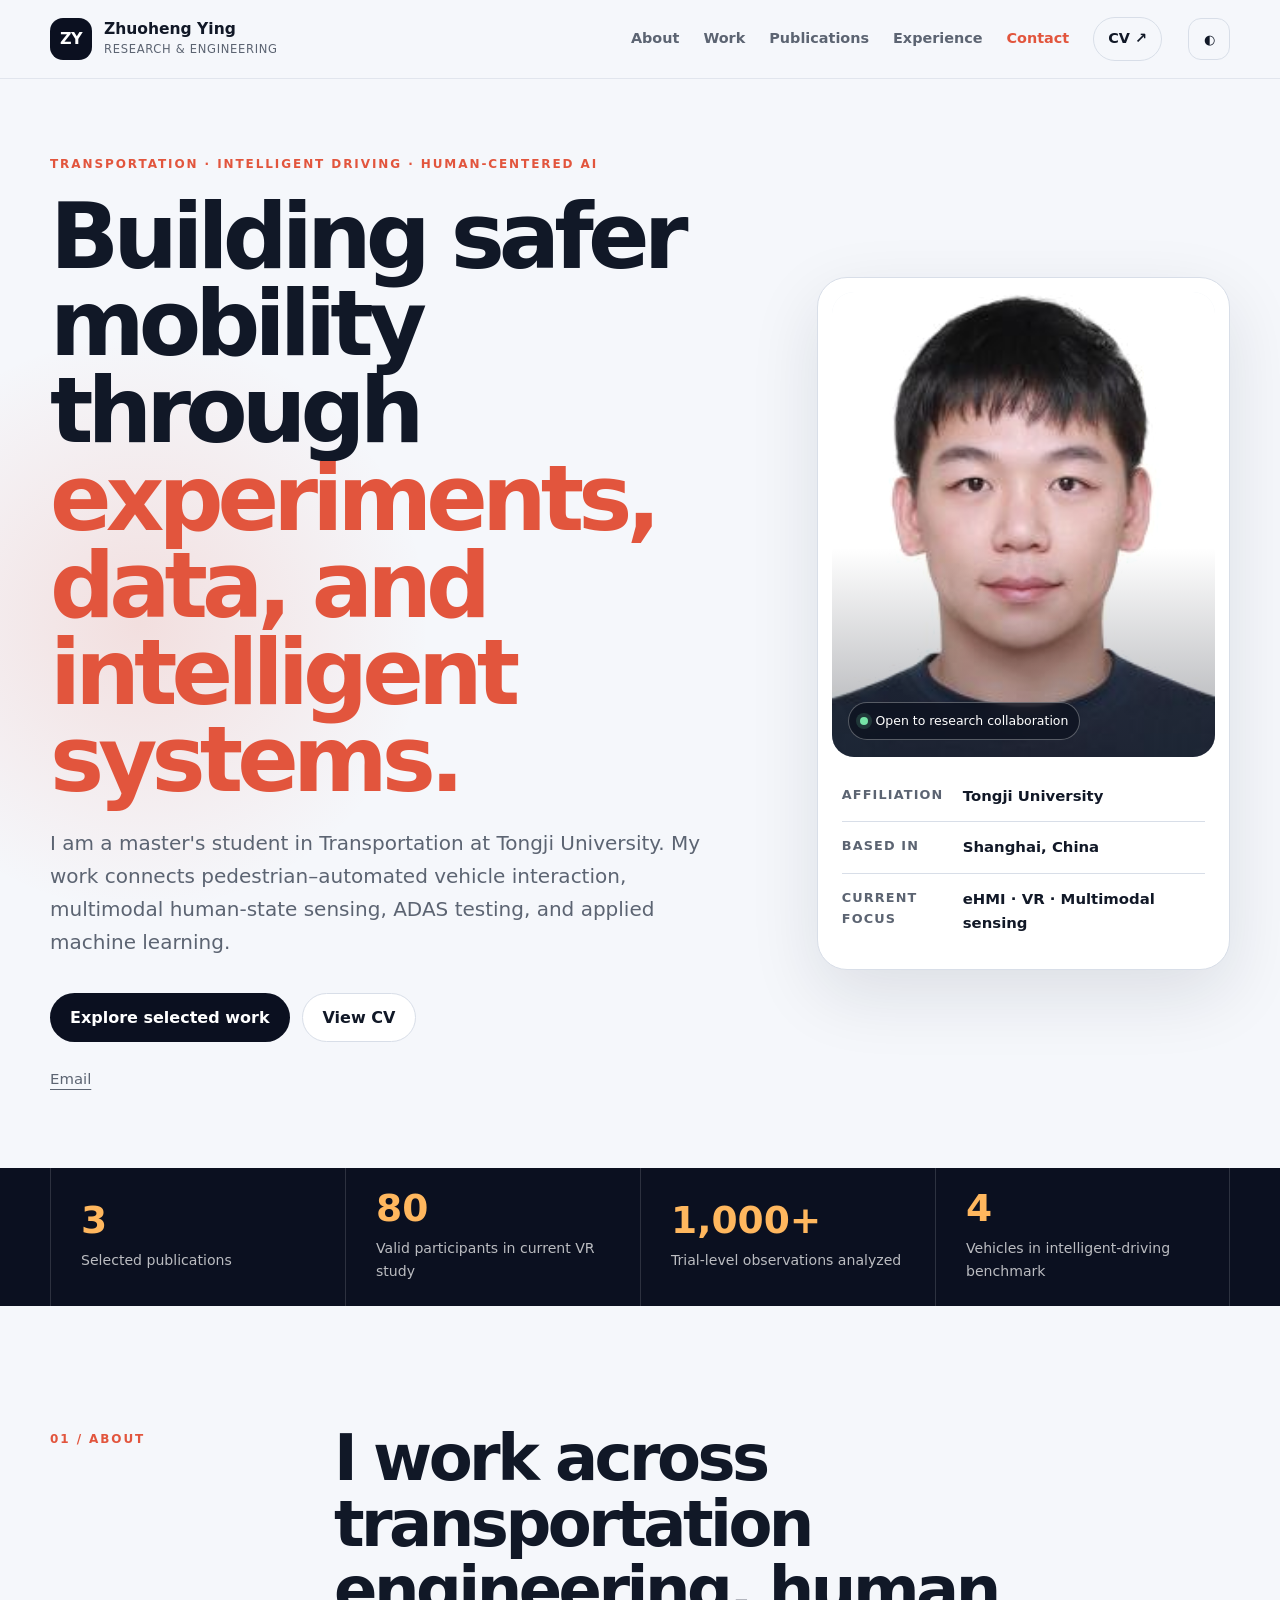
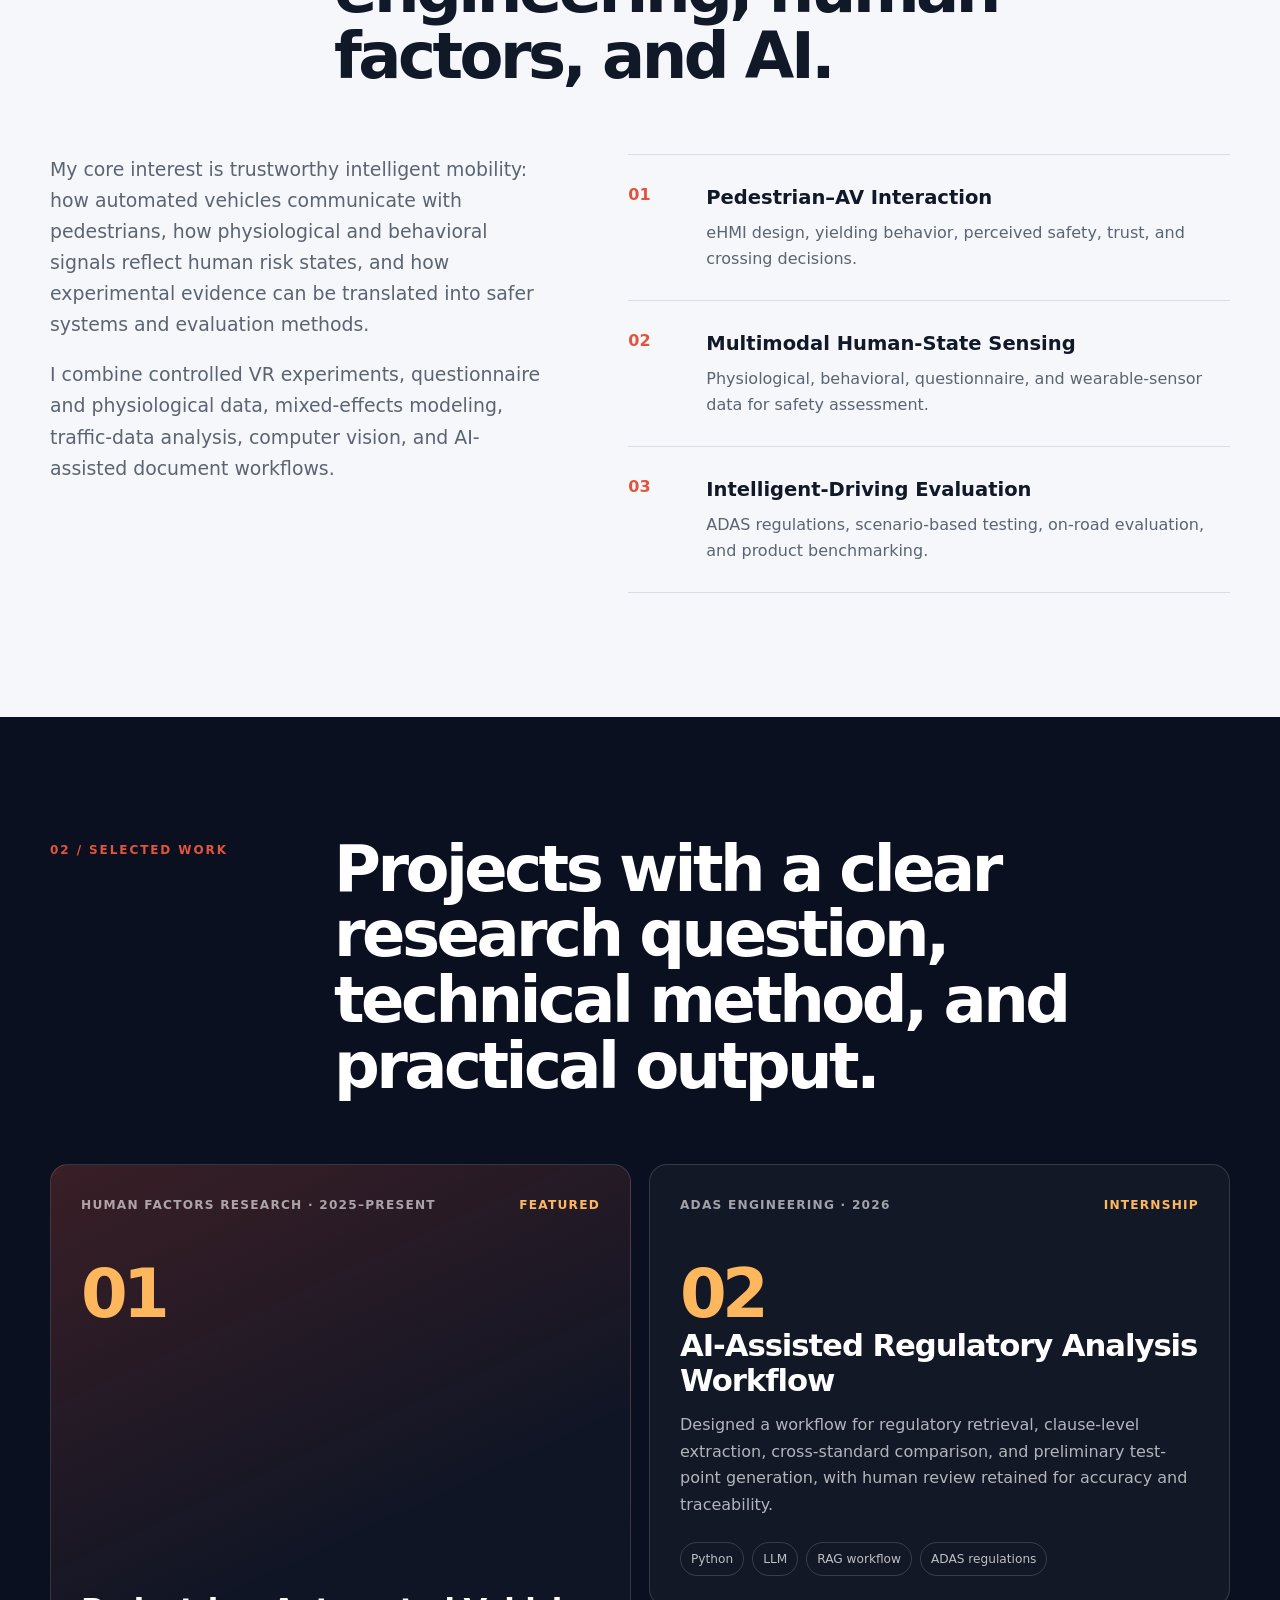
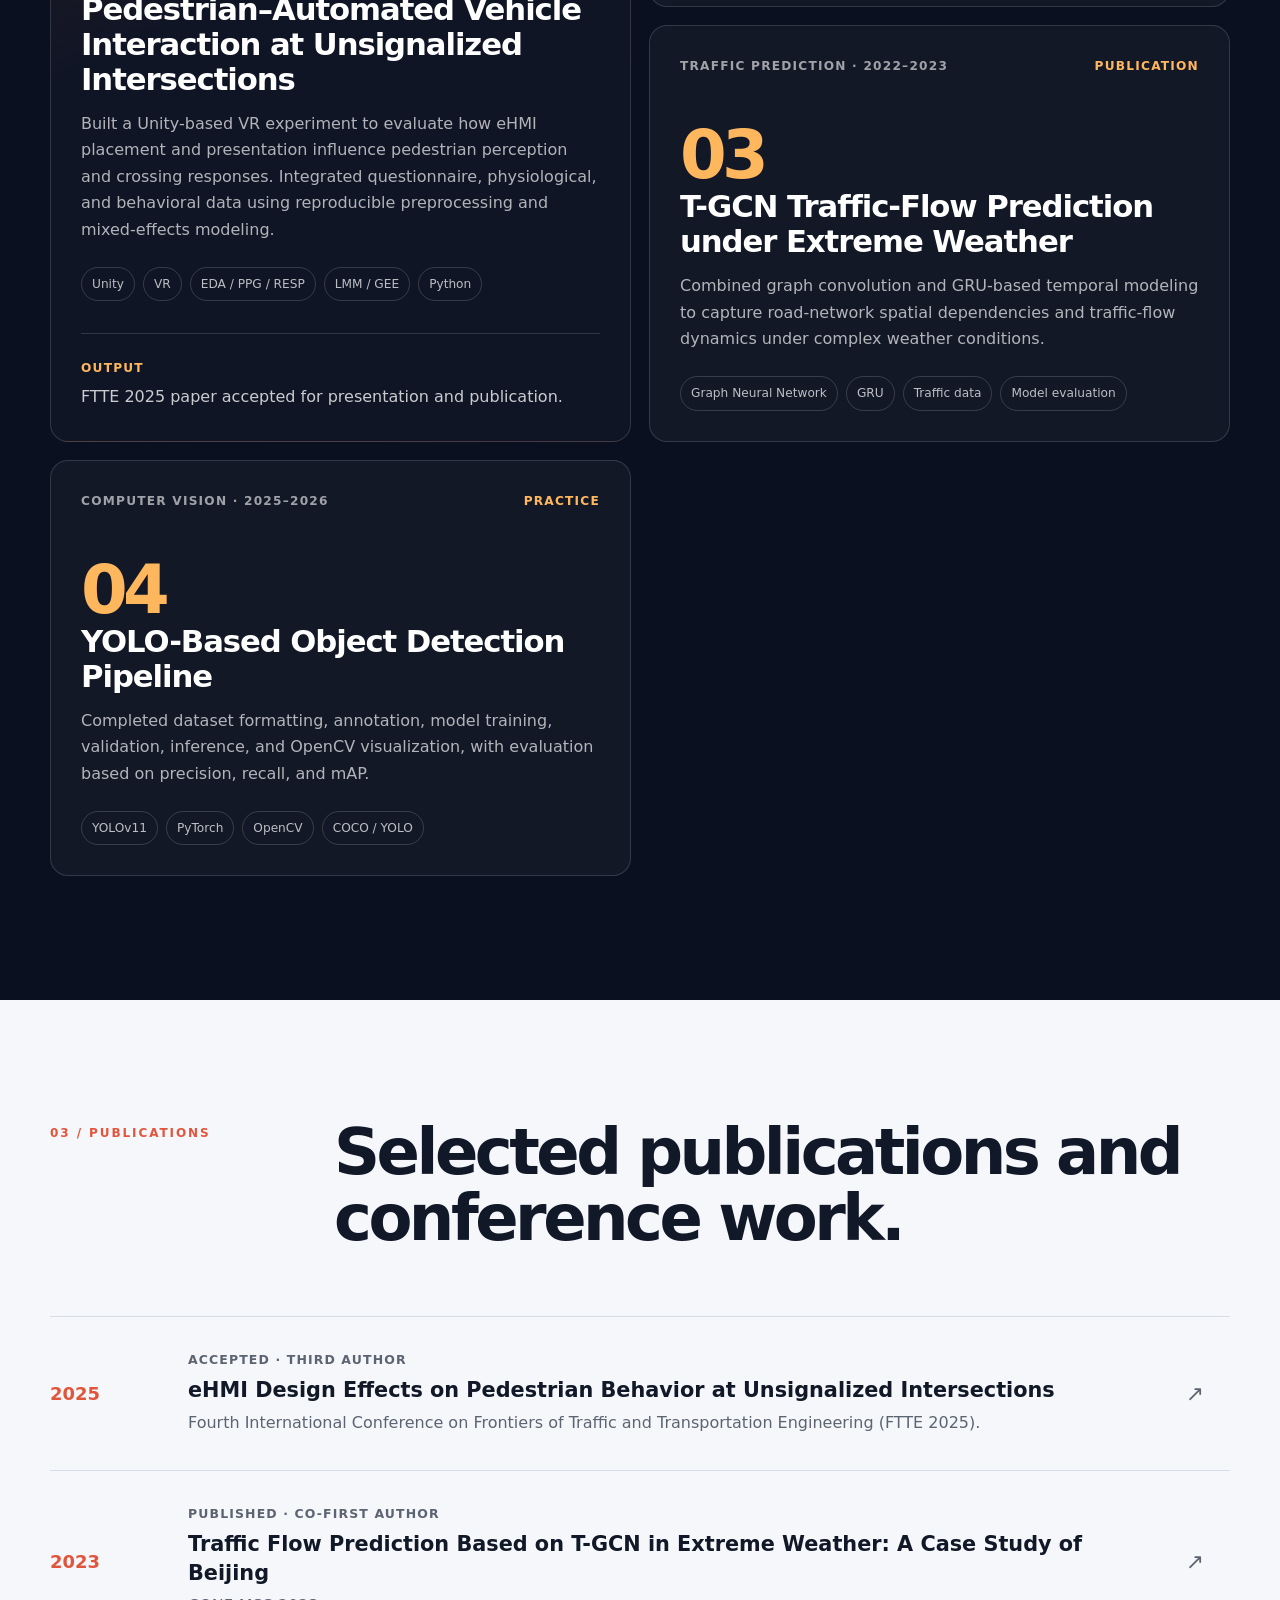
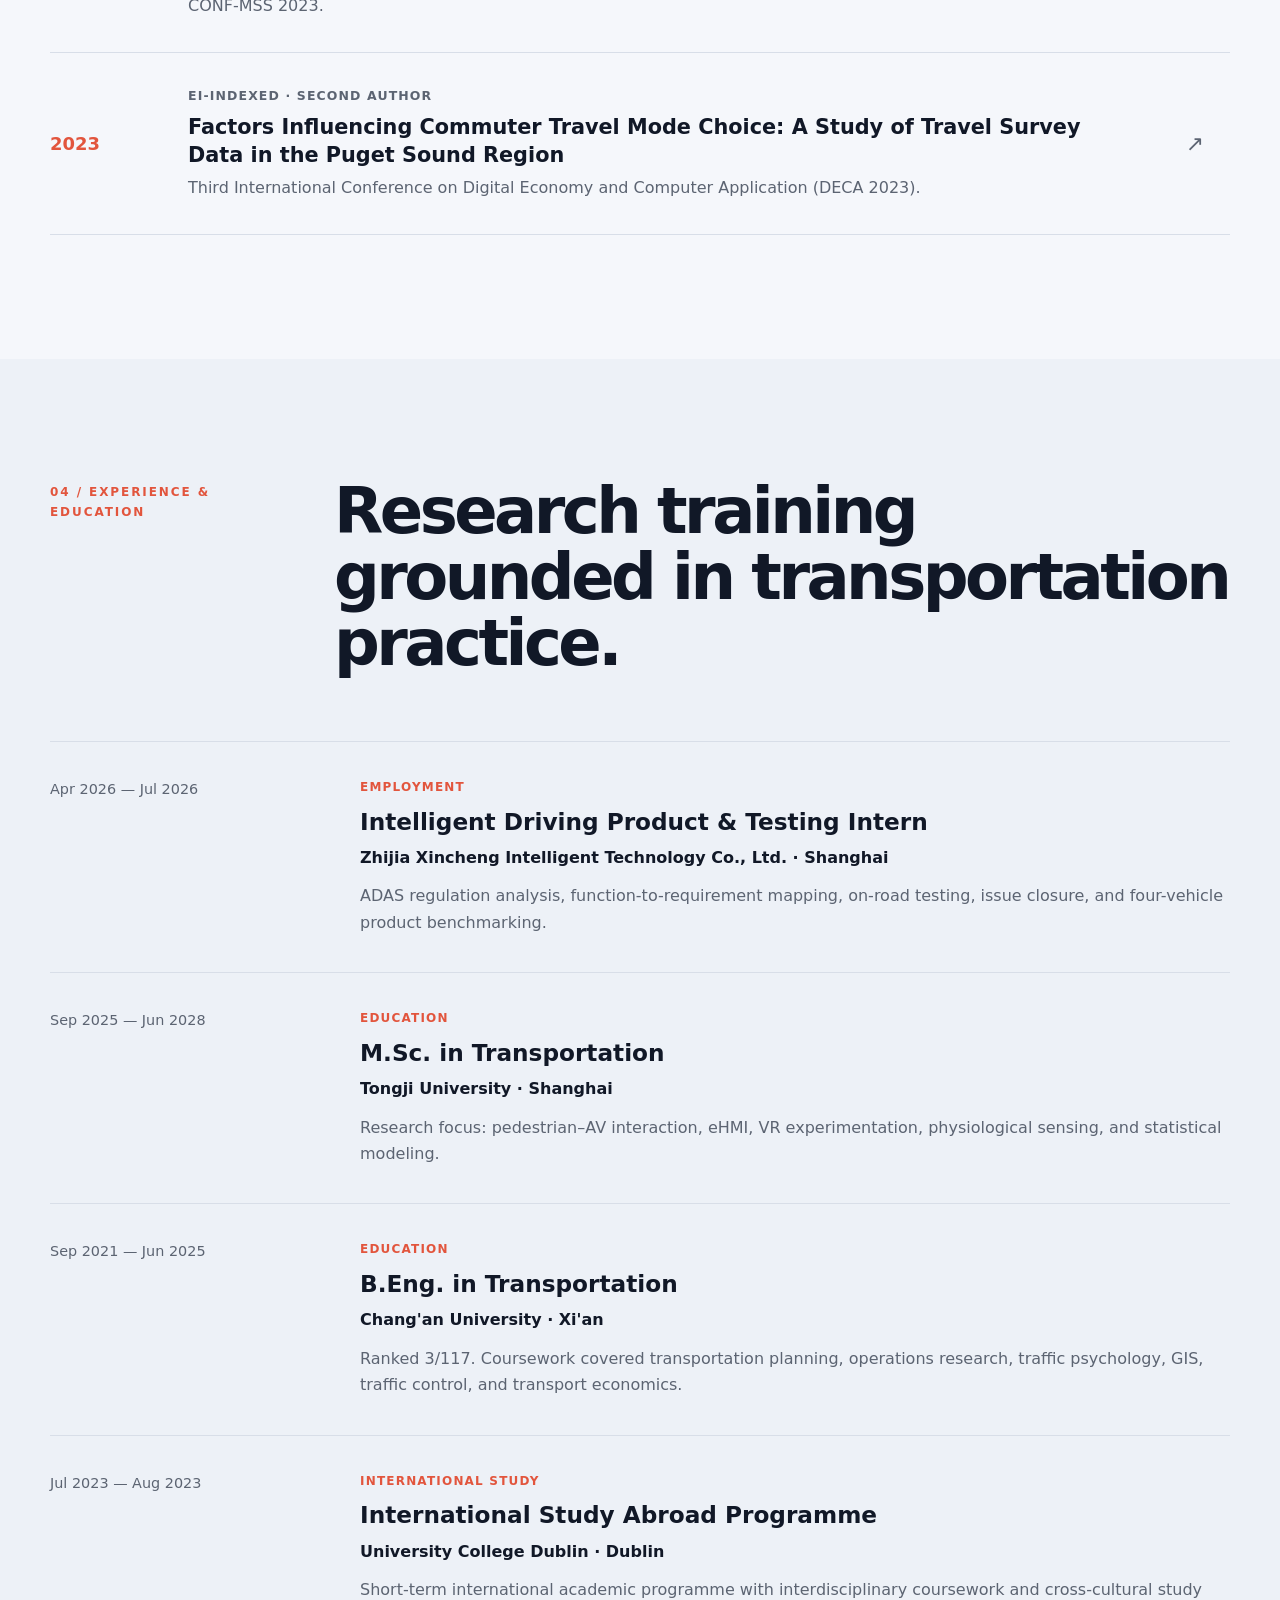
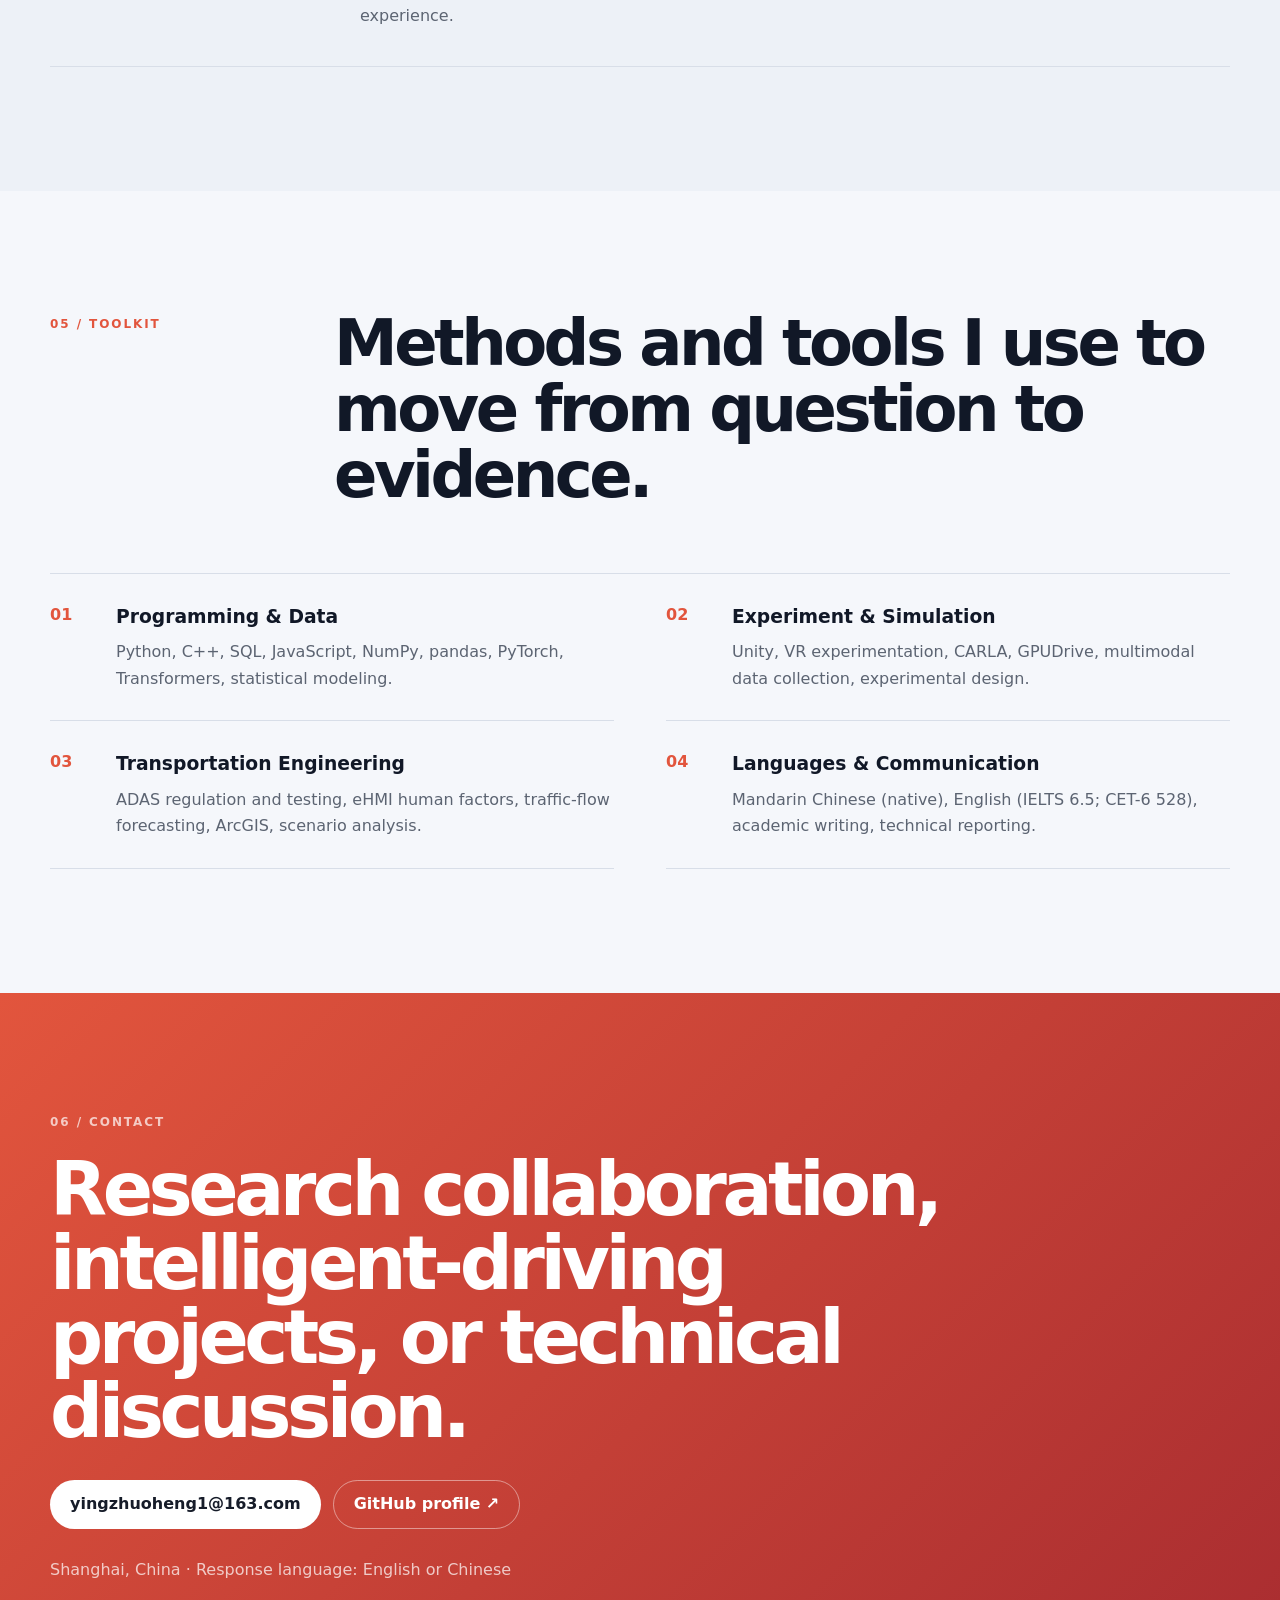
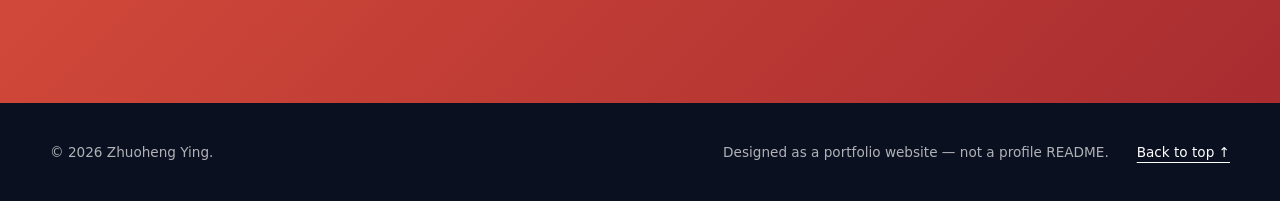
==== index.html @ 65b72ff3 "Add files via upload" ====
<!doctype html>
<html lang="en">
<head>
  <meta charset="utf-8" />
  <meta name="viewport" content="width=device-width, initial-scale=1" />
  <meta name="description" content="Zhuoheng Ying — transportation engineering, intelligent driving, human factors, multimodal sensing, and applied AI." />
  <meta name="author" content="Zhuoheng Ying" />
  <meta name="theme-color" content="#0b1020" />
  <meta property="og:title" content="Zhuoheng Ying | Research & Engineering" />
  <meta property="og:description" content="Research and engineering portfolio in intelligent driving, transportation human factors, and multimodal sensing." />
  <meta property="og:type" content="website" />
  <meta property="og:image" content="assets/profile.jpg" />
  <title>Zhuoheng Ying | Research & Engineering</title>
  <link rel="icon" href="assets/favicon.svg" type="image/svg+xml" />
  <link rel="stylesheet" href="styles.css" />
  <script defer src="site-config.js"></script>
  <script defer src="app.js"></script>
</head>
<body>
  <a class="skip-link" href="#main">Skip to main content</a>

  <header class="site-header" id="top">
    <nav class="nav shell" aria-label="Primary navigation">
      <a class="identity" href="#top" aria-label="Zhuoheng Ying home">
        <span class="identity-mark">ZY</span>
        <span class="identity-text">
          <strong>Zhuoheng Ying</strong>
          <small>Research &amp; Engineering</small>
        </span>
      </a>

      <button class="nav-toggle" type="button" aria-expanded="false" aria-controls="nav-menu">
        <span class="sr-only">Toggle navigation</span>
        <span></span><span></span><span></span>
      </button>

      <div class="nav-menu" id="nav-menu">
        <a href="#about">About</a>
        <a href="#work">Work</a>
        <a href="#publications">Publications</a>
        <a href="#experience">Experience</a>
        <a href="#contact">Contact</a>
        <a class="nav-cv" href="assets/Zhuoheng_Ying_CV.pdf" target="_blank" rel="noopener">CV ↗</a>
      </div>

      <button class="theme-toggle" type="button" aria-label="Switch color theme" title="Switch color theme">
        <span aria-hidden="true">◐</span>
      </button>
    </nav>
  </header>

  <main id="main">
    <section class="hero shell">
      <div class="hero-copy reveal">
        <p class="overline">TRANSPORTATION · INTELLIGENT DRIVING · HUMAN-CENTERED AI</p>
        <h1>Building safer mobility through <em>experiments, data, and intelligent systems.</em></h1>
        <p class="hero-lead">
          I am a master's student in Transportation at Tongji University. My work connects
          pedestrian–automated vehicle interaction, multimodal human-state sensing, ADAS testing,
          and applied machine learning.
        </p>
        <div class="hero-actions">
          <a class="button button-primary" href="#work">Explore selected work</a>
          <a class="button button-secondary" href="assets/Zhuoheng_Ying_CV.pdf" target="_blank" rel="noopener">View CV</a>
        </div>
        <div class="hero-links" aria-label="Contact and external profiles">
          <a href="mailto:yingzhuoheng1@163.com">Email</a>
          <a data-link="github" href="#" target="_blank" rel="noopener">GitHub</a>
          <a data-link="scholar" href="#" target="_blank" rel="noopener" hidden>Google Scholar</a>
          <a data-link="linkedin" href="#" target="_blank" rel="noopener" hidden>LinkedIn</a>
        </div>
      </div>

      <aside class="profile-panel reveal" aria-label="Profile overview">
        <div class="portrait-wrap">
          <img src="assets/profile.jpg" alt="Portrait of Zhuoheng Ying" width="432" height="606" />
          <div class="availability"><span></span> Open to research collaboration</div>
        </div>
        <div class="profile-meta">
          <div>
            <span>Affiliation</span>
            <strong>Tongji University</strong>
          </div>
          <div>
            <span>Based in</span>
            <strong>Shanghai, China</strong>
          </div>
          <div>
            <span>Current focus</span>
            <strong>eHMI · VR · Multimodal sensing</strong>
          </div>
        </div>
      </aside>
    </section>

    <section class="signal-strip" aria-label="Highlights">
      <div class="shell signal-grid">
        <div><strong>3</strong><span>Selected publications</span></div>
        <div><strong>80</strong><span>Valid participants in current VR study</span></div>
        <div><strong>1,000+</strong><span>Trial-level observations analyzed</span></div>
        <div><strong>4</strong><span>Vehicles in intelligent-driving benchmark</span></div>
      </div>
    </section>

    <section class="section shell" id="about">
      <div class="section-intro reveal">
        <p class="section-index">01 / ABOUT</p>
        <h2>I work across transportation engineering, human factors, and AI.</h2>
      </div>
      <div class="about-grid">
        <div class="about-copy reveal">
          <p>
            My core interest is trustworthy intelligent mobility: how automated vehicles communicate
            with pedestrians, how physiological and behavioral signals reflect human risk states, and
            how experimental evidence can be translated into safer systems and evaluation methods.
          </p>
          <p>
            I combine controlled VR experiments, questionnaire and physiological data, mixed-effects
            modeling, traffic-data analysis, computer vision, and AI-assisted document workflows.
          </p>
        </div>
        <div class="focus-list reveal">
          <article>
            <span>01</span>
            <div><h3>Pedestrian–AV Interaction</h3><p>eHMI design, yielding behavior, perceived safety, trust, and crossing decisions.</p></div>
          </article>
          <article>
            <span>02</span>
            <div><h3>Multimodal Human-State Sensing</h3><p>Physiological, behavioral, questionnaire, and wearable-sensor data for safety assessment.</p></div>
          </article>
          <article>
            <span>03</span>
            <div><h3>Intelligent-Driving Evaluation</h3><p>ADAS regulations, scenario-based testing, on-road evaluation, and product benchmarking.</p></div>
          </article>
        </div>
      </div>
    </section>

    <section class="section section-dark" id="work">
      <div class="shell">
        <div class="section-intro inverse reveal">
          <p class="section-index">02 / SELECTED WORK</p>
          <h2>Projects with a clear research question, technical method, and practical output.</h2>
        </div>

        <div class="work-grid">
          <article class="work-card work-card-featured reveal">
            <div class="work-head">
              <p>Human Factors Research · 2025–Present</p>
              <span>Featured</span>
            </div>
            <div class="work-number">01</div>
            <h3>Pedestrian–Automated Vehicle Interaction at Unsignalized Intersections</h3>
            <p>
              Built a Unity-based VR experiment to evaluate how eHMI placement and presentation influence
              pedestrian perception and crossing responses. Integrated questionnaire, physiological, and
              behavioral data using reproducible preprocessing and mixed-effects modeling.
            </p>
            <ul class="tag-list"><li>Unity</li><li>VR</li><li>EDA / PPG / RESP</li><li>LMM / GEE</li><li>Python</li></ul>
            <div class="work-result">
              <strong>Output</strong>
              <span>FTTE 2025 paper accepted for presentation and publication.</span>
            </div>
          </article>

          <article class="work-card reveal">
            <div class="work-head"><p>ADAS Engineering · 2026</p><span>Internship</span></div>
            <div class="work-number">02</div>
            <h3>AI-Assisted Regulatory Analysis Workflow</h3>
            <p>
              Designed a workflow for regulatory retrieval, clause-level extraction, cross-standard comparison,
              and preliminary test-point generation, with human review retained for accuracy and traceability.
            </p>
            <ul class="tag-list"><li>Python</li><li>LLM</li><li>RAG workflow</li><li>ADAS regulations</li></ul>
          </article>

          <article class="work-card reveal">
            <div class="work-head"><p>Traffic Prediction · 2022–2023</p><span>Publication</span></div>
            <div class="work-number">03</div>
            <h3>T-GCN Traffic-Flow Prediction under Extreme Weather</h3>
            <p>
              Combined graph convolution and GRU-based temporal modeling to capture road-network spatial
              dependencies and traffic-flow dynamics under complex weather conditions.
            </p>
            <ul class="tag-list"><li>Graph Neural Network</li><li>GRU</li><li>Traffic data</li><li>Model evaluation</li></ul>
          </article>

          <article class="work-card reveal">
            <div class="work-head"><p>Computer Vision · 2025–2026</p><span>Practice</span></div>
            <div class="work-number">04</div>
            <h3>YOLO-Based Object Detection Pipeline</h3>
            <p>
              Completed dataset formatting, annotation, model training, validation, inference, and OpenCV
              visualization, with evaluation based on precision, recall, and mAP.
            </p>
            <ul class="tag-list"><li>YOLOv11</li><li>PyTorch</li><li>OpenCV</li><li>COCO / YOLO</li></ul>
          </article>
        </div>
      </div>
    </section>

    <section class="section shell" id="publications">
      <div class="section-intro reveal">
        <p class="section-index">03 / PUBLICATIONS</p>
        <h2>Selected publications and conference work.</h2>
      </div>
      <ol class="publication-list">
        <li class="reveal">
          <span class="publication-year">2025</span>
          <div>
            <p class="publication-status">Accepted · Third author</p>
            <h3>eHMI Design Effects on Pedestrian Behavior at Unsignalized Intersections</h3>
            <p>Fourth International Conference on Frontiers of Traffic and Transportation Engineering (FTTE 2025).</p>
          </div>
          <span class="publication-arrow">↗</span>
        </li>
        <li class="reveal">
          <span class="publication-year">2023</span>
          <div>
            <p class="publication-status">Published · Co-first author</p>
            <h3>Traffic Flow Prediction Based on T-GCN in Extreme Weather: A Case Study of Beijing</h3>
            <p>CONF-MSS 2023.</p>
          </div>
          <span class="publication-arrow">↗</span>
        </li>
        <li class="reveal">
          <span class="publication-year">2023</span>
          <div>
            <p class="publication-status">EI-indexed · Second author</p>
            <h3>Factors Influencing Commuter Travel Mode Choice: A Study of Travel Survey Data in the Puget Sound Region</h3>
            <p>Third International Conference on Digital Economy and Computer Application (DECA 2023).</p>
          </div>
          <span class="publication-arrow">↗</span>
        </li>
      </ol>
    </section>

    <section class="section section-soft" id="experience">
      <div class="shell">
        <div class="section-intro reveal">
          <p class="section-index">04 / EXPERIENCE & EDUCATION</p>
          <h2>Research training grounded in transportation practice.</h2>
        </div>
        <div class="timeline">
          <article class="timeline-row reveal">
            <div class="timeline-date">Apr 2026 — Jul 2026</div>
            <div>
              <p class="timeline-label">Employment</p>
              <h3>Intelligent Driving Product &amp; Testing Intern</h3>
              <p class="timeline-org">Zhijia Xincheng Intelligent Technology Co., Ltd. · Shanghai</p>
              <p>ADAS regulation analysis, function-to-requirement mapping, on-road testing, issue closure, and four-vehicle product benchmarking.</p>
            </div>
          </article>
          <article class="timeline-row reveal">
            <div class="timeline-date">Sep 2025 — Jun 2028</div>
            <div>
              <p class="timeline-label">Education</p>
              <h3>M.Sc. in Transportation</h3>
              <p class="timeline-org">Tongji University · Shanghai</p>
              <p>Research focus: pedestrian–AV interaction, eHMI, VR experimentation, physiological sensing, and statistical modeling.</p>
            </div>
          </article>
          <article class="timeline-row reveal">
            <div class="timeline-date">Sep 2021 — Jun 2025</div>
            <div>
              <p class="timeline-label">Education</p>
              <h3>B.Eng. in Transportation</h3>
              <p class="timeline-org">Chang'an University · Xi'an</p>
              <p>Ranked 3/117. Coursework covered transportation planning, operations research, traffic psychology, GIS, traffic control, and transport economics.</p>
            </div>
          </article>
          <article class="timeline-row reveal">
            <div class="timeline-date">Jul 2023 — Aug 2023</div>
            <div>
              <p class="timeline-label">International Study</p>
              <h3>International Study Abroad Programme</h3>
              <p class="timeline-org">University College Dublin · Dublin</p>
              <p>Short-term international academic programme with interdisciplinary coursework and cross-cultural study experience.</p>
            </div>
          </article>
        </div>
      </div>
    </section>

    <section class="section shell" id="skills">
      <div class="section-intro reveal">
        <p class="section-index">05 / TOOLKIT</p>
        <h2>Methods and tools I use to move from question to evidence.</h2>
      </div>
      <div class="skills-layout">
        <div class="skill-group reveal"><span>01</span><div><h3>Programming &amp; Data</h3><p>Python, C++, SQL, JavaScript, NumPy, pandas, PyTorch, Transformers, statistical modeling.</p></div></div>
        <div class="skill-group reveal"><span>02</span><div><h3>Experiment &amp; Simulation</h3><p>Unity, VR experimentation, CARLA, GPUDrive, multimodal data collection, experimental design.</p></div></div>
        <div class="skill-group reveal"><span>03</span><div><h3>Transportation Engineering</h3><p>ADAS regulation and testing, eHMI human factors, traffic-flow forecasting, ArcGIS, scenario analysis.</p></div></div>
        <div class="skill-group reveal"><span>04</span><div><h3>Languages &amp; Communication</h3><p>Mandarin Chinese (native), English (IELTS 6.5; CET-6 528), academic writing, technical reporting.</p></div></div>
      </div>
    </section>

    <section class="contact" id="contact">
      <div class="shell contact-inner reveal">
        <p class="section-index">06 / CONTACT</p>
        <h2>Research collaboration, intelligent-driving projects, or technical discussion.</h2>
        <div class="contact-actions">
          <a class="button button-light" href="mailto:yingzhuoheng1@163.com">yingzhuoheng1@163.com</a>
          <a class="button button-outline-light" data-link="github" href="#" target="_blank" rel="noopener">GitHub profile ↗</a>
        </div>
        <p class="contact-note">Shanghai, China · Response language: English or Chinese</p>
      </div>
    </section>
  </main>

  <footer class="site-footer">
    <div class="shell footer-inner">
      <p>© <span id="year"></span> Zhuoheng Ying.</p>
      <p>Designed as a portfolio website — not a profile README.</p>
      <a href="#top">Back to top ↑</a>
    </div>
  </footer>
</body>
</html>
---- styles.css ----
:root {
  --bg: #f5f7fb;
  --surface: #ffffff;
  --soft: #edf1f7;
  --ink: #111827;
  --muted: #5c6472;
  --line: #d8dee8;
  --navy: #0b1020;
  --accent: #e2553d;
  --accent-2: #ffb75e;
  --radius-lg: 30px;
  --radius-md: 18px;
  --shadow: 0 24px 70px rgba(15, 23, 42, .11);
  --shell: 1180px;
}

[data-theme="dark"] {
  --bg: #0c111c;
  --surface: #121927;
  --soft: #171f2f;
  --ink: #f6f8fb;
  --muted: #a8b1c0;
  --line: #2b3547;
  --navy: #060912;
  --accent: #ff735c;
  --accent-2: #ffc06c;
  --shadow: 0 24px 70px rgba(0, 0, 0, .35);
}

* { box-sizing: border-box; }
html { scroll-behavior: smooth; }
body {
  margin: 0;
  background: var(--bg);
  color: var(--ink);
  font-family: Inter, ui-sans-serif, system-ui, -apple-system, BlinkMacSystemFont, "Segoe UI", sans-serif;
  line-height: 1.65;
  text-rendering: optimizeLegibility;
  transition: background-color .25s ease, color .25s ease;
}
a { color: inherit; }
img { display: block; max-width: 100%; }
button, a { -webkit-tap-highlight-color: transparent; }
::selection { background: color-mix(in srgb, var(--accent) 25%, transparent); }

.shell { width: min(calc(100% - 44px), var(--shell)); margin-inline: auto; }
.section { padding: 124px 0; }
.section-soft { background: var(--soft); }
.sr-only { position: absolute; width: 1px; height: 1px; padding: 0; margin: -1px; overflow: hidden; clip: rect(0, 0, 0, 0); white-space: nowrap; border: 0; }
.skip-link { position: fixed; top: -80px; left: 18px; z-index: 999; padding: 10px 14px; border-radius: 10px; background: var(--ink); color: var(--bg); }
.skip-link:focus { top: 18px; }

.site-header {
  position: sticky;
  top: 0;
  z-index: 100;
  border-bottom: 1px solid color-mix(in srgb, var(--line) 72%, transparent);
  background: color-mix(in srgb, var(--bg) 84%, transparent);
  backdrop-filter: blur(18px);
}
.nav { min-height: 78px; display: flex; align-items: center; gap: 26px; }
.identity { display: inline-flex; align-items: center; gap: 12px; text-decoration: none; }
.identity-mark { display: grid; place-items: center; width: 42px; height: 42px; border-radius: 13px; background: var(--navy); color: #fff; font-weight: 850; letter-spacing: -.04em; }
.identity-text { display: flex; flex-direction: column; line-height: 1.15; }
.identity-text strong { font-size: .97rem; }
.identity-text small { margin-top: 4px; color: var(--muted); font-size: .72rem; letter-spacing: .06em; text-transform: uppercase; }
.nav-menu { margin-left: auto; display: flex; align-items: center; gap: 24px; }
.nav-menu a { text-decoration: none; color: var(--muted); font-size: .9rem; font-weight: 650; }
.nav-menu a:hover, .nav-menu a.active { color: var(--accent); }
.nav-menu .nav-cv { padding: 9px 14px; border: 1px solid var(--line); border-radius: 999px; color: var(--ink); }
.theme-toggle, .nav-toggle { border: 0; background: transparent; color: var(--ink); cursor: pointer; }
.theme-toggle { width: 42px; height: 42px; border: 1px solid var(--line); border-radius: 13px; }
.nav-toggle { display: none; width: 42px; height: 42px; padding: 9px; margin-left: auto; }
.nav-toggle span:not(.sr-only) { display: block; height: 2px; margin: 5px 0; border-radius: 99px; background: currentColor; }

.hero {
  min-height: calc(100vh - 78px);
  display: grid;
  grid-template-columns: minmax(0, 1.25fr) minmax(330px, .75fr);
  align-items: center;
  gap: 78px;
  padding-top: 76px;
  padding-bottom: 76px;
  position: relative;
}
.hero::before {
  content: "";
  position: absolute;
  z-index: -1;
  width: 620px;
  height: 620px;
  left: -220px;
  top: 50%;
  transform: translateY(-50%);
  border-radius: 50%;
  background: radial-gradient(circle, color-mix(in srgb, var(--accent) 15%, transparent), transparent 66%);
  pointer-events: none;
}
.overline, .section-index { margin: 0; color: var(--accent); font-size: .75rem; font-weight: 850; letter-spacing: .16em; }
.hero h1 { margin: 18px 0 24px; max-width: 900px; font-size: clamp(3.2rem, 7.1vw, 7.2rem); line-height: .96; letter-spacing: -.065em; }
.hero h1 em { color: var(--accent); font-style: normal; }
.hero-lead { max-width: 760px; margin: 0; color: var(--muted); font-size: clamp(1.04rem, 1.65vw, 1.25rem); }
.hero-actions { display: flex; flex-wrap: wrap; gap: 12px; margin-top: 34px; }
.button { display: inline-flex; align-items: center; justify-content: center; min-height: 49px; padding: 0 20px; border-radius: 999px; text-decoration: none; font-weight: 760; }
.button-primary { background: var(--navy); color: #fff; }
.button-primary:hover { transform: translateY(-2px); box-shadow: var(--shadow); }
.button-secondary { border: 1px solid var(--line); background: var(--surface); }
.hero-links { display: flex; gap: 22px; flex-wrap: wrap; margin-top: 25px; }
.hero-links a { color: var(--muted); font-size: .93rem; text-underline-offset: 5px; }

.profile-panel { border: 1px solid var(--line); background: var(--surface); border-radius: var(--radius-lg); padding: 14px; box-shadow: var(--shadow); }
.portrait-wrap { position: relative; overflow: hidden; border-radius: 22px; background: var(--soft); aspect-ratio: 4 / 4.85; }
.portrait-wrap img { width: 100%; height: 100%; object-fit: cover; object-position: center 18%; filter: saturate(.9) contrast(1.03); }
.portrait-wrap::after { content: ""; position: absolute; inset: 0; background: linear-gradient(to top, rgba(8, 12, 24, .35), transparent 45%); pointer-events: none; }
.availability { position: absolute; left: 16px; bottom: 16px; z-index: 2; display: inline-flex; align-items: center; gap: 8px; padding: 8px 11px; border: 1px solid rgba(255,255,255,.3); border-radius: 999px; background: rgba(9, 14, 27, .62); color: #fff; backdrop-filter: blur(10px); font-size: .78rem; }
.availability span { width: 8px; height: 8px; border-radius: 50%; background: #76e4a7; box-shadow: 0 0 0 4px rgba(118, 228, 167, .16); }
.profile-meta { padding: 14px 10px 6px; }
.profile-meta > div { display: grid; grid-template-columns: 105px 1fr; gap: 16px; padding: 13px 0; border-bottom: 1px solid var(--line); }
.profile-meta > div:last-child { border-bottom: 0; }
.profile-meta span { color: var(--muted); font-size: .8rem; text-transform: uppercase; letter-spacing: .09em; font-weight: 750; }
.profile-meta strong { font-size: .93rem; }

.signal-strip { background: var(--navy); color: #fff; }
.signal-grid { display: grid; grid-template-columns: repeat(4, 1fr); }
.signal-grid > div { min-height: 138px; display: flex; flex-direction: column; justify-content: center; padding: 22px 30px; border-left: 1px solid rgba(255,255,255,.14); }
.signal-grid > div:last-child { border-right: 1px solid rgba(255,255,255,.14); }
.signal-grid strong { font-size: 2.35rem; line-height: 1; color: var(--accent-2); }
.signal-grid span { margin-top: 9px; color: rgba(255,255,255,.72); font-size: .88rem; }

.section-intro { display: grid; grid-template-columns: 230px minmax(0, 1fr); gap: 54px; align-items: start; margin-bottom: 64px; }
.section-intro h2 { margin: -4px 0 0; max-width: 900px; font-size: clamp(2.35rem, 5vw, 5.1rem); line-height: 1.03; letter-spacing: -.055em; }
.about-grid { display: grid; grid-template-columns: .9fr 1.1fr; gap: 86px; }
.about-copy { color: var(--muted); font-size: 1.18rem; }
.about-copy p:first-child { margin-top: 0; }
.focus-list { border-top: 1px solid var(--line); }
.focus-list article { display: grid; grid-template-columns: 58px 1fr; gap: 20px; padding: 27px 0; border-bottom: 1px solid var(--line); }
.focus-list article > span { color: var(--accent); font-weight: 850; }
.focus-list h3 { margin: 0 0 6px; font-size: 1.22rem; }
.focus-list p { margin: 0; color: var(--muted); }

.section-dark { background: var(--navy); color: #fff; }
.section-intro.inverse h2 { color: #fff; }
.work-grid { display: grid; grid-template-columns: repeat(2, 1fr); gap: 18px; }
.work-card { min-height: 410px; display: flex; flex-direction: column; padding: 30px; border: 1px solid rgba(255,255,255,.14); border-radius: var(--radius-md); background: rgba(255,255,255,.035); transition: transform .2s ease, border-color .2s ease, background .2s ease; }
.work-card:hover { transform: translateY(-5px); border-color: rgba(255,255,255,.32); background: rgba(255,255,255,.06); }
.work-card-featured { grid-row: span 2; min-height: 838px; background: linear-gradient(155deg, rgba(226,85,61,.22), rgba(255,255,255,.025) 45%); }
.work-head { display: flex; justify-content: space-between; gap: 20px; color: rgba(255,255,255,.6); font-size: .76rem; text-transform: uppercase; letter-spacing: .1em; font-weight: 760; }
.work-head p { margin: 0; }
.work-head span { color: var(--accent-2); }
.work-number { margin-top: 46px; color: var(--accent-2); font-size: 4.2rem; font-weight: 850; line-height: 1; letter-spacing: -.07em; }
.work-card h3 { margin: auto 0 14px; font-size: clamp(1.55rem, 2.4vw, 2.45rem); line-height: 1.14; letter-spacing: -.035em; }
.work-card > p { margin: 0; color: rgba(255,255,255,.68); }
.tag-list { display: flex; flex-wrap: wrap; gap: 8px; padding: 0; margin: 24px 0 0; list-style: none; }
.tag-list li { padding: 6px 10px; border: 1px solid rgba(255,255,255,.16); border-radius: 999px; color: rgba(255,255,255,.72); font-size: .76rem; }
.work-result { margin-top: 32px; padding-top: 24px; border-top: 1px solid rgba(255,255,255,.14); }
.work-result strong { display: block; margin-bottom: 6px; color: var(--accent-2); font-size: .76rem; text-transform: uppercase; letter-spacing: .1em; }
.work-result span { color: rgba(255,255,255,.78); }

.publication-list { list-style: none; padding: 0; margin: 0; border-top: 1px solid var(--line); }
.publication-list li { display: grid; grid-template-columns: 110px minmax(0, 1fr) 44px; gap: 28px; align-items: center; padding: 33px 0; border-bottom: 1px solid var(--line); }
.publication-year { color: var(--accent); font-size: 1.12rem; font-weight: 850; }
.publication-status { margin: 0 0 6px; color: var(--muted); font-size: .78rem; text-transform: uppercase; letter-spacing: .09em; font-weight: 760; }
.publication-list h3 { margin: 0 0 6px; max-width: 900px; font-size: 1.3rem; line-height: 1.35; }
.publication-list li > div > p:last-child { margin: 0; color: var(--muted); }
.publication-arrow { color: var(--muted); font-size: 1.35rem; }

.timeline { border-top: 1px solid var(--line); }
.timeline-row { display: grid; grid-template-columns: 260px minmax(0, 1fr); gap: 50px; padding: 36px 0; border-bottom: 1px solid var(--line); }
.timeline-date { color: var(--muted); font-size: .9rem; }
.timeline-label { margin: 0 0 5px; color: var(--accent); font-size: .75rem; text-transform: uppercase; letter-spacing: .1em; font-weight: 850; }
.timeline-row h3 { margin: 0; font-size: 1.45rem; }
.timeline-org { margin: 4px 0 12px; font-weight: 700; }
.timeline-row > div:last-child > p:last-child { margin: 0; color: var(--muted); }

.skills-layout { display: grid; grid-template-columns: repeat(2, 1fr); gap: 0 52px; border-top: 1px solid var(--line); }
.skill-group { display: grid; grid-template-columns: 48px 1fr; gap: 18px; padding: 28px 0; border-bottom: 1px solid var(--line); }
.skill-group > span { color: var(--accent); font-weight: 850; }
.skill-group h3 { margin: 0 0 7px; }
.skill-group p { margin: 0; color: var(--muted); }

.contact { padding: 120px 0; background: linear-gradient(135deg, var(--accent), #a82c30); color: #fff; }
.contact .section-index { color: rgba(255,255,255,.7); }
.contact h2 { max-width: 930px; margin: 20px 0 30px; font-size: clamp(2.5rem, 5.8vw, 6rem); line-height: 1; letter-spacing: -.06em; }
.contact-actions { display: flex; flex-wrap: wrap; gap: 12px; }
.button-light { background: #fff; color: #161c29; }
.button-outline-light { border: 1px solid rgba(255,255,255,.45); color: #fff; }
.contact-note { margin: 28px 0 0; color: rgba(255,255,255,.72); }

.site-footer { background: var(--navy); color: rgba(255,255,255,.68); }
.footer-inner { min-height: 98px; display: grid; grid-template-columns: 1fr auto auto; gap: 28px; align-items: center; font-size: .85rem; }
.footer-inner a { color: #fff; text-underline-offset: 5px; }

.reveal { opacity: 0; transform: translateY(18px); transition: opacity .7s ease, transform .7s ease; }
.reveal.is-visible { opacity: 1; transform: none; }

@media (max-width: 960px) {
  .nav-toggle { display: block; }
  .nav-menu { position: absolute; top: 70px; left: 22px; right: 22px; display: none; flex-direction: column; align-items: stretch; gap: 0; padding: 12px; border: 1px solid var(--line); border-radius: 18px; background: var(--surface); box-shadow: var(--shadow); }
  .nav-menu.open { display: flex; }
  .nav-menu a { padding: 11px 12px; }
  .nav-menu .nav-cv { border-radius: 10px; }
  .theme-toggle { margin-left: 0; }
  .hero { grid-template-columns: 1fr; min-height: auto; gap: 50px; }
  .profile-panel { max-width: 560px; }
  .signal-grid { grid-template-columns: repeat(2, 1fr); }
  .signal-grid > div:nth-child(3) { border-top: 1px solid rgba(255,255,255,.14); }
  .signal-grid > div:nth-child(4) { border-top: 1px solid rgba(255,255,255,.14); }
  .section-intro { grid-template-columns: 1fr; gap: 18px; }
  .about-grid { grid-template-columns: 1fr; gap: 40px; }
  .work-grid { grid-template-columns: 1fr; }
  .work-card-featured { grid-row: auto; min-height: 620px; }
}

@media (max-width: 680px) {
  .shell { width: min(calc(100% - 28px), var(--shell)); }
  .section { padding: 88px 0; }
  .identity-text { display: none; }
  .hero { padding-top: 55px; padding-bottom: 60px; }
  .hero h1 { font-size: clamp(3.05rem, 16vw, 5rem); }
  .profile-meta > div { grid-template-columns: 88px 1fr; }
  .signal-grid { grid-template-columns: 1fr; }
  .signal-grid > div { min-height: 108px; border-right: 0; border-left: 0; border-bottom: 1px solid rgba(255,255,255,.14); }
  .signal-grid > div:last-child { border-right: 0; }
  .work-card, .work-card-featured { min-height: 470px; padding: 24px; }
  .publication-list li { grid-template-columns: 72px minmax(0, 1fr); gap: 14px; }
  .publication-arrow { display: none; }
  .timeline-row { grid-template-columns: 1fr; gap: 12px; }
  .skills-layout { grid-template-columns: 1fr; }
  .contact { padding: 90px 0; }
  .footer-inner { grid-template-columns: 1fr; gap: 8px; padding: 28px 0; }
}

@media (prefers-reduced-motion: reduce) {
  html { scroll-behavior: auto; }
  *, *::before, *::after { transition-duration: .01ms !important; animation-duration: .01ms !important; }
  .reveal { opacity: 1; transform: none; }
}
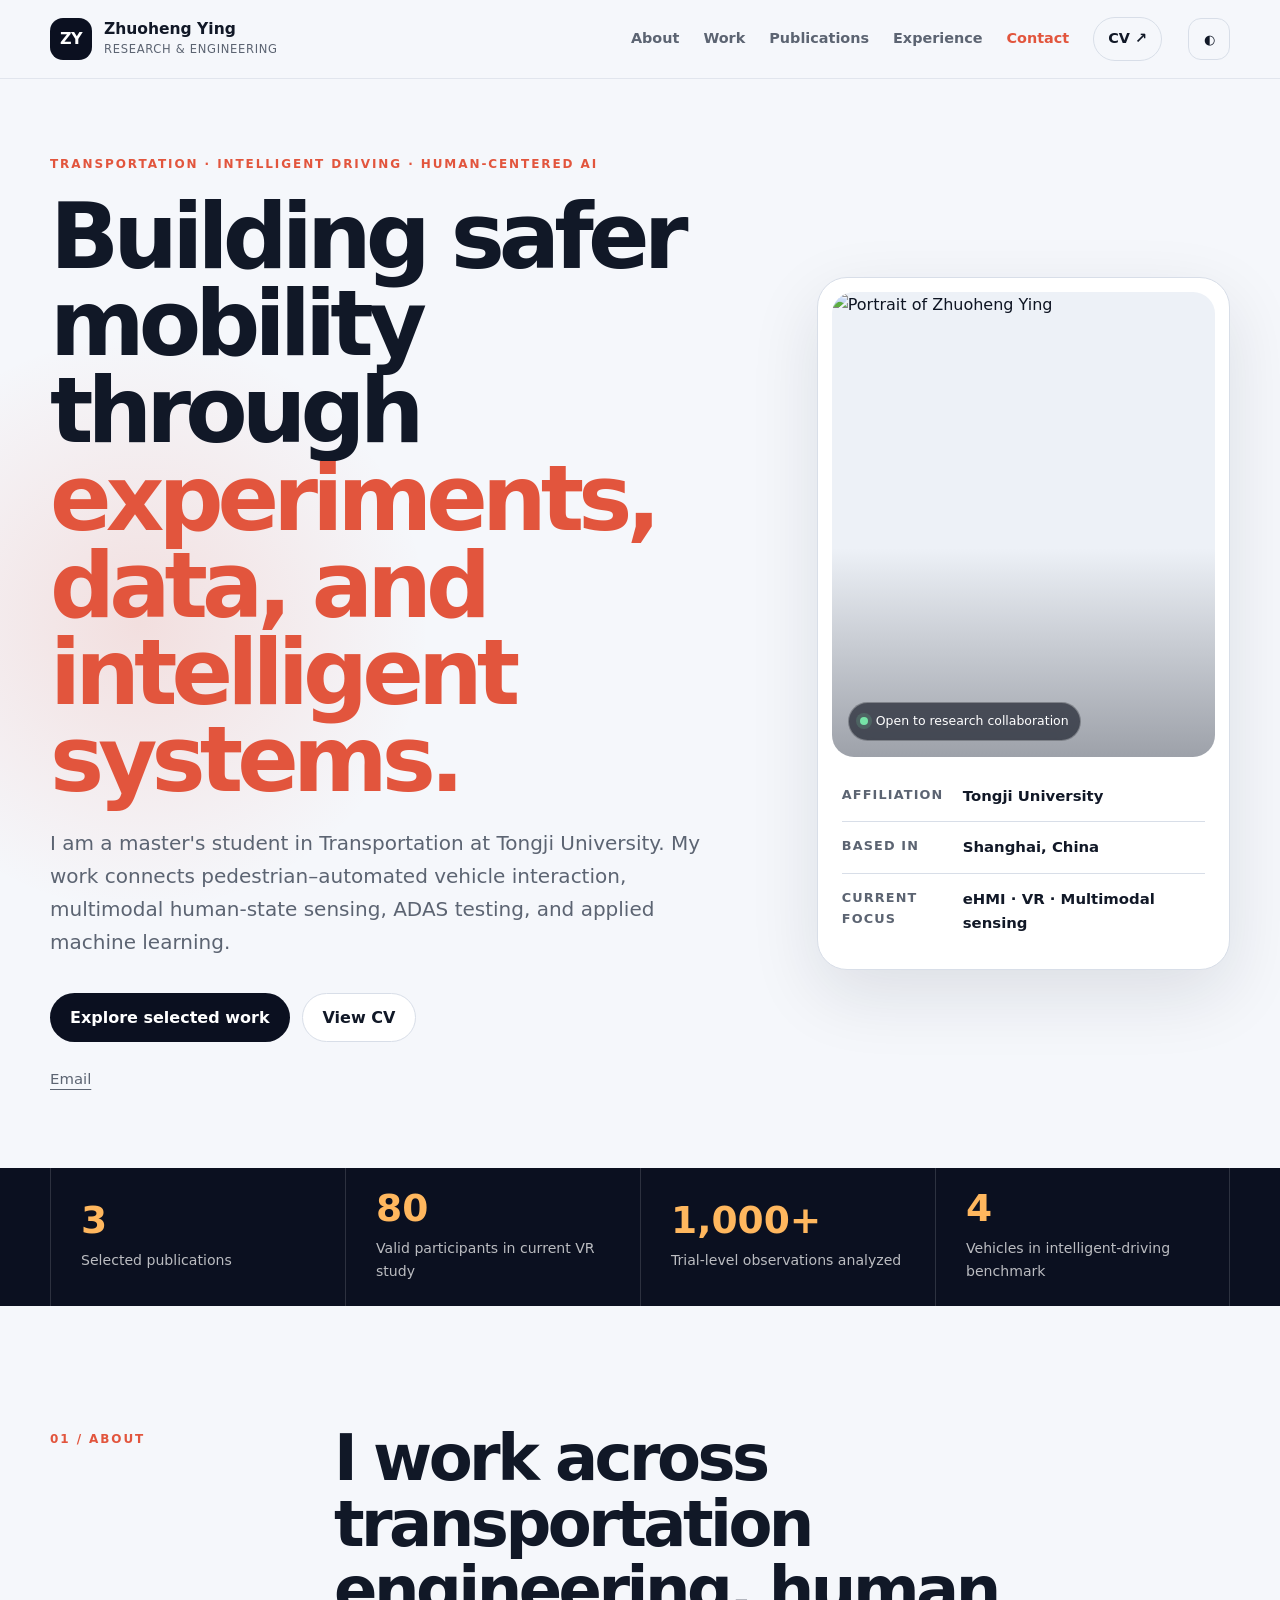
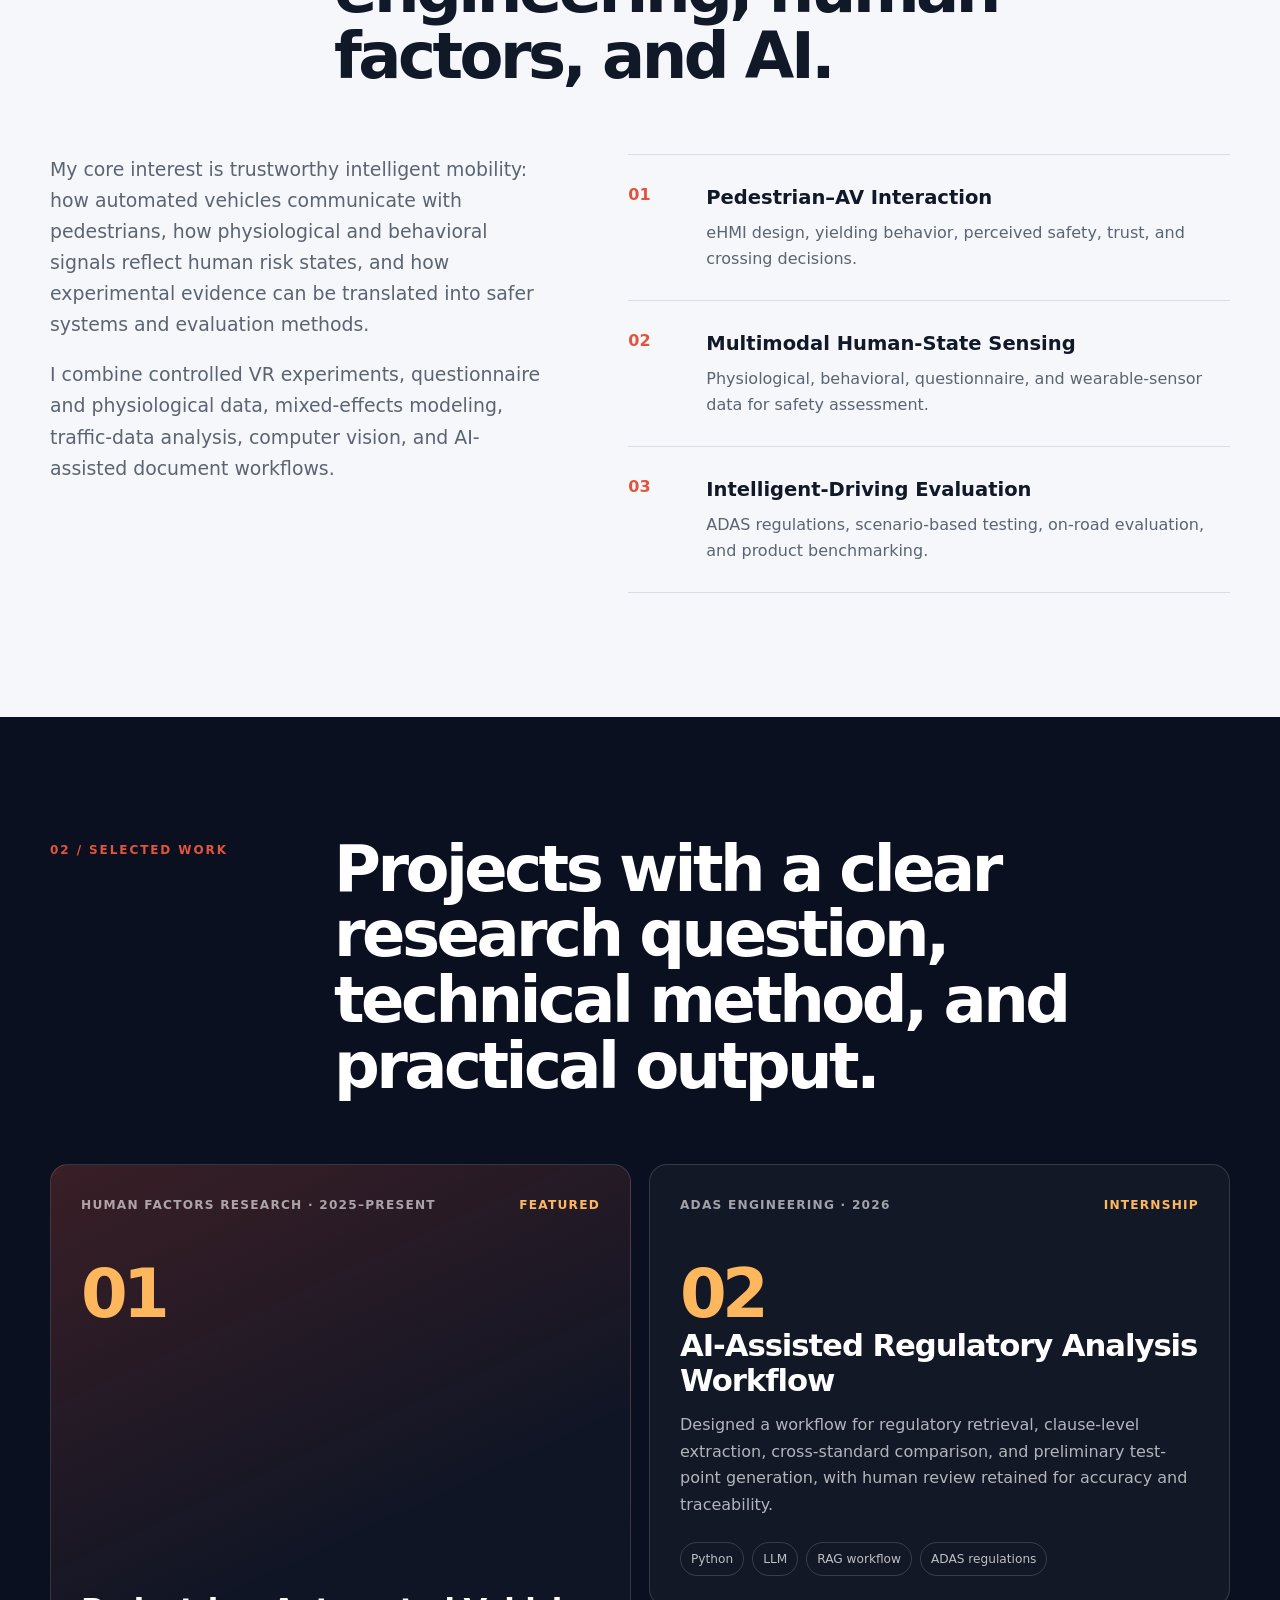
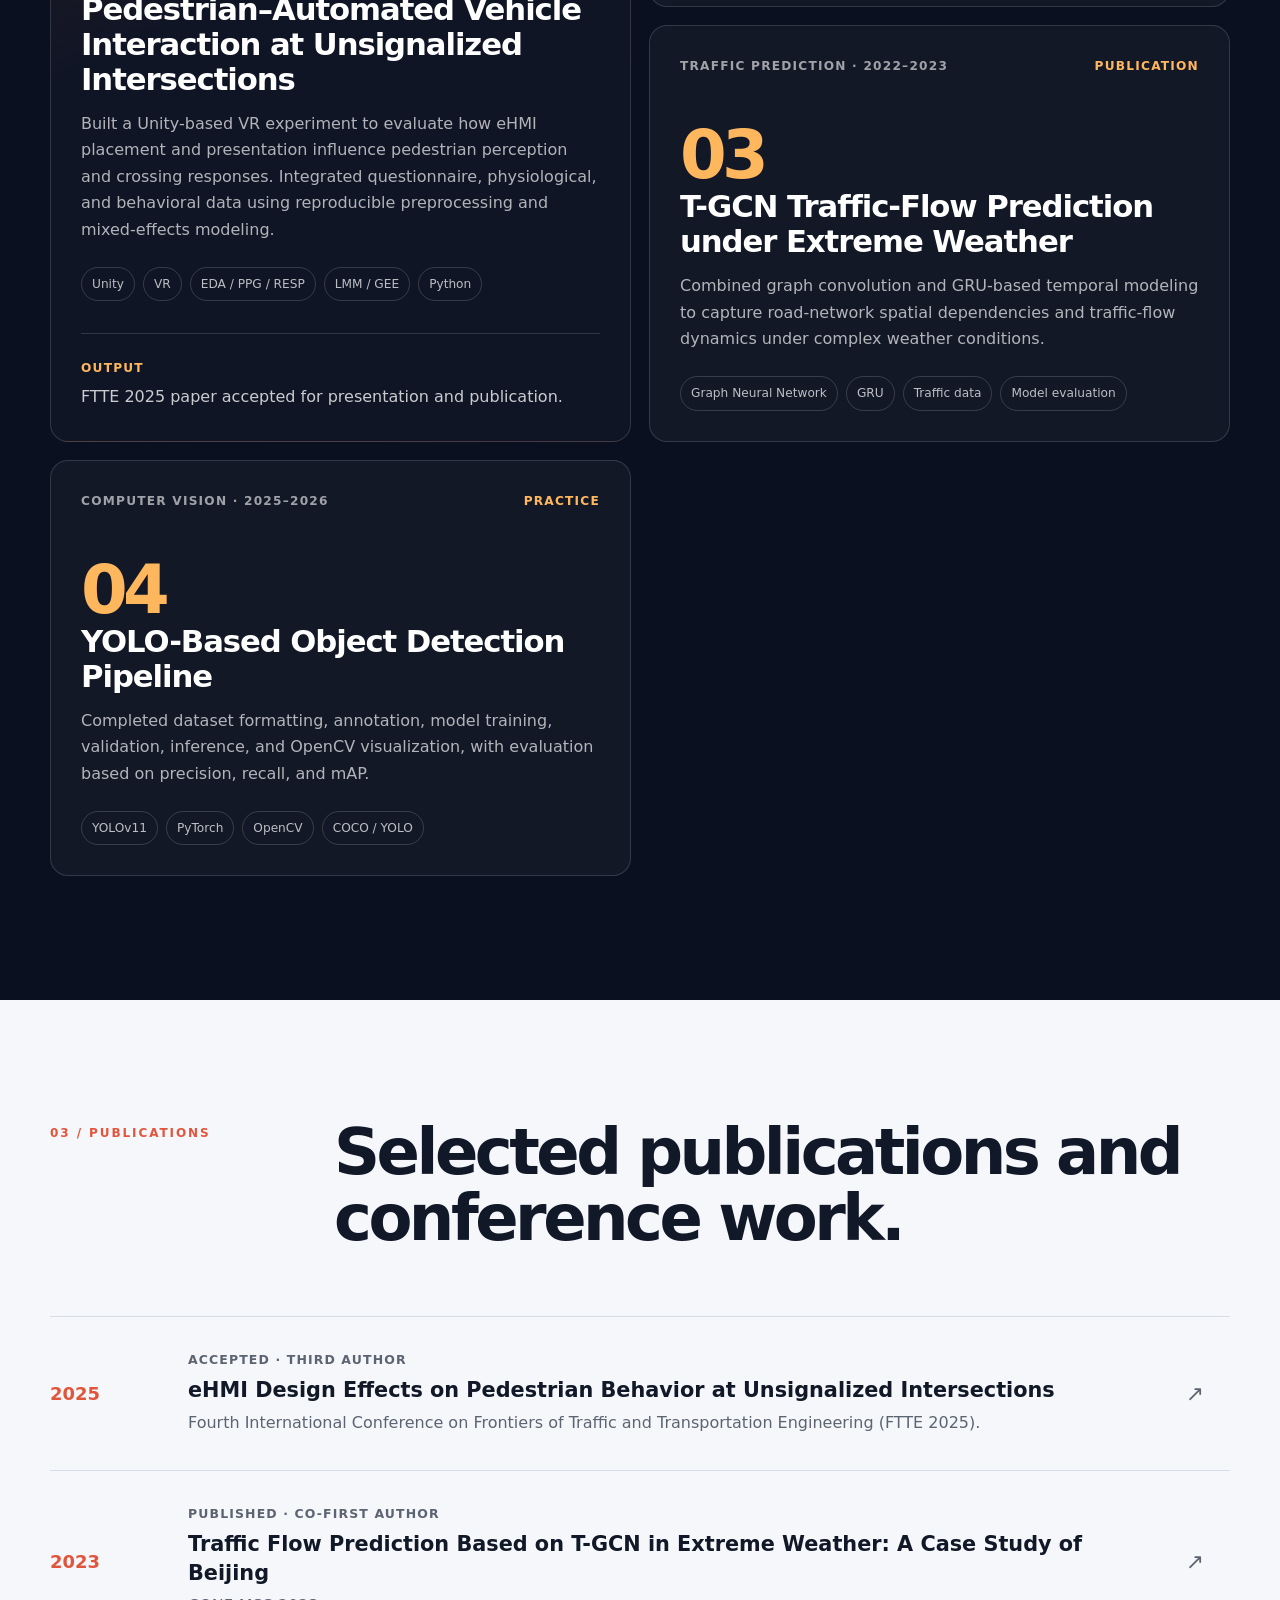
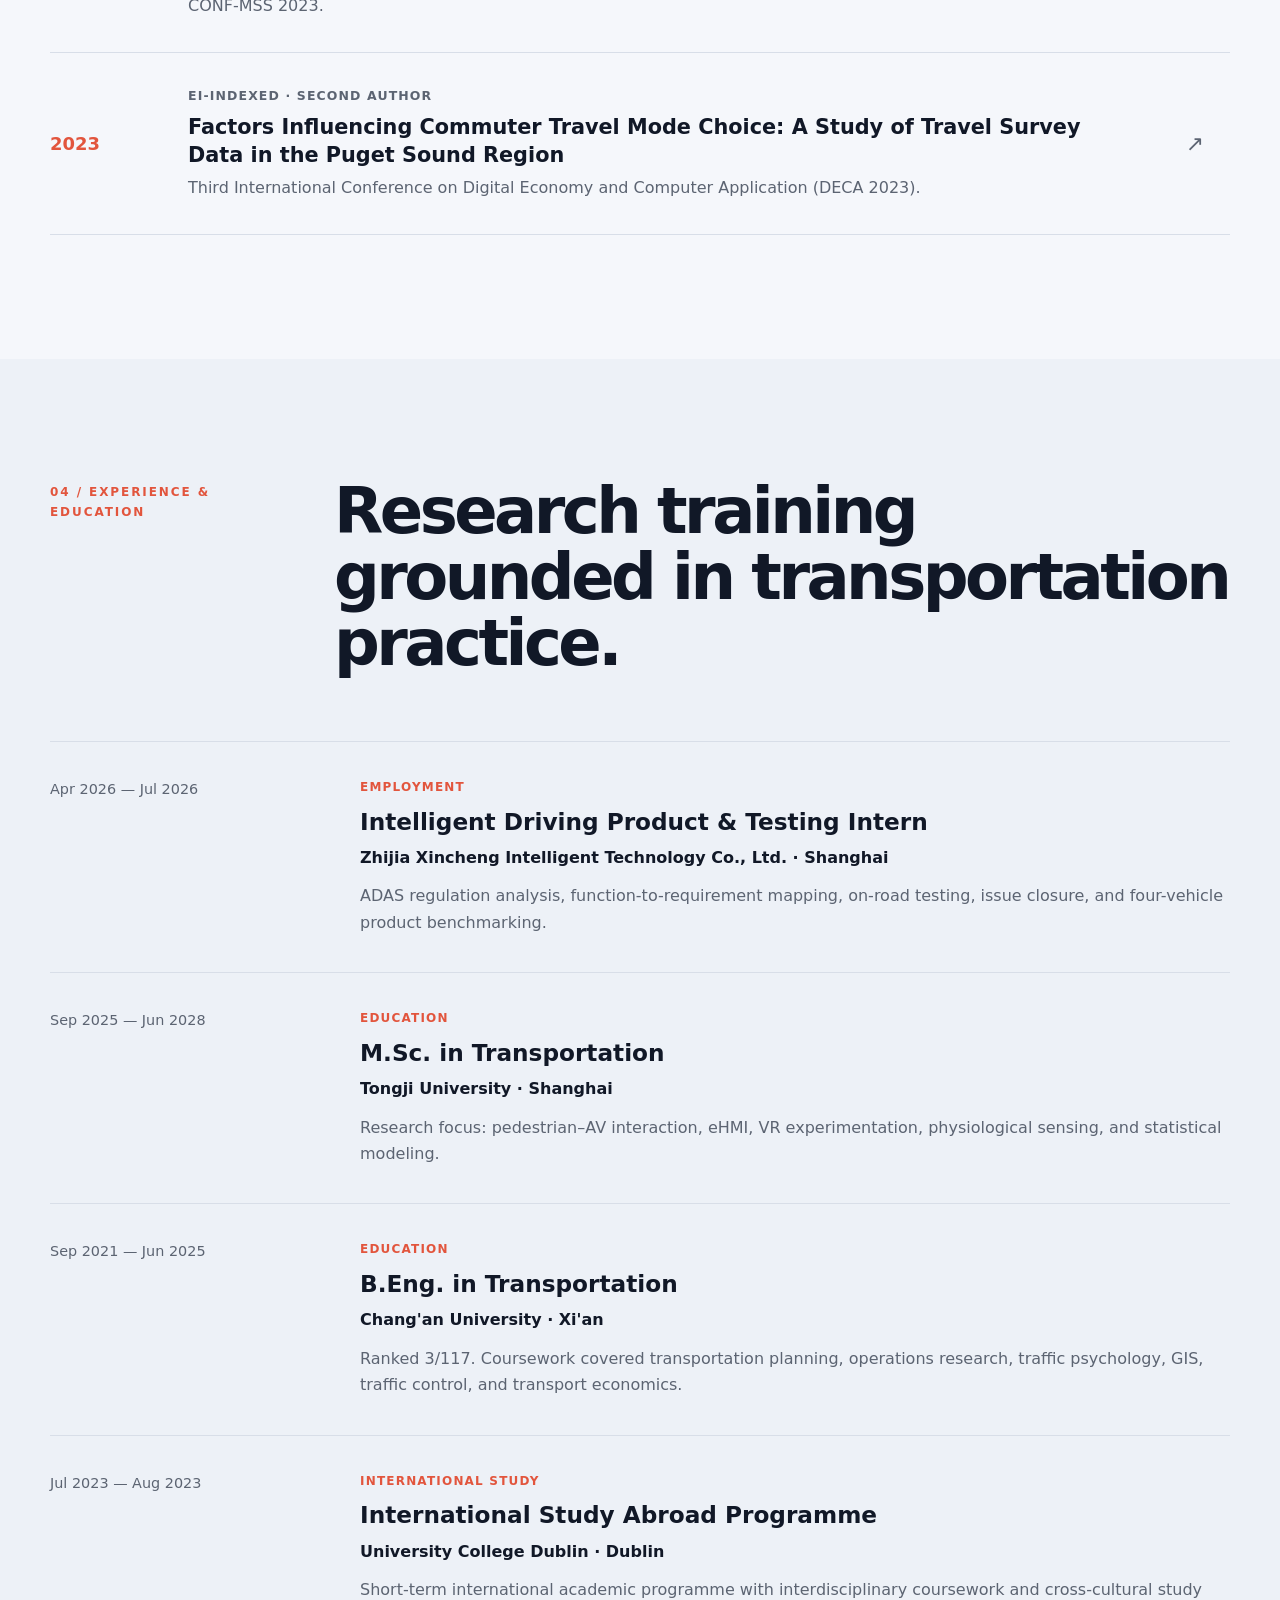
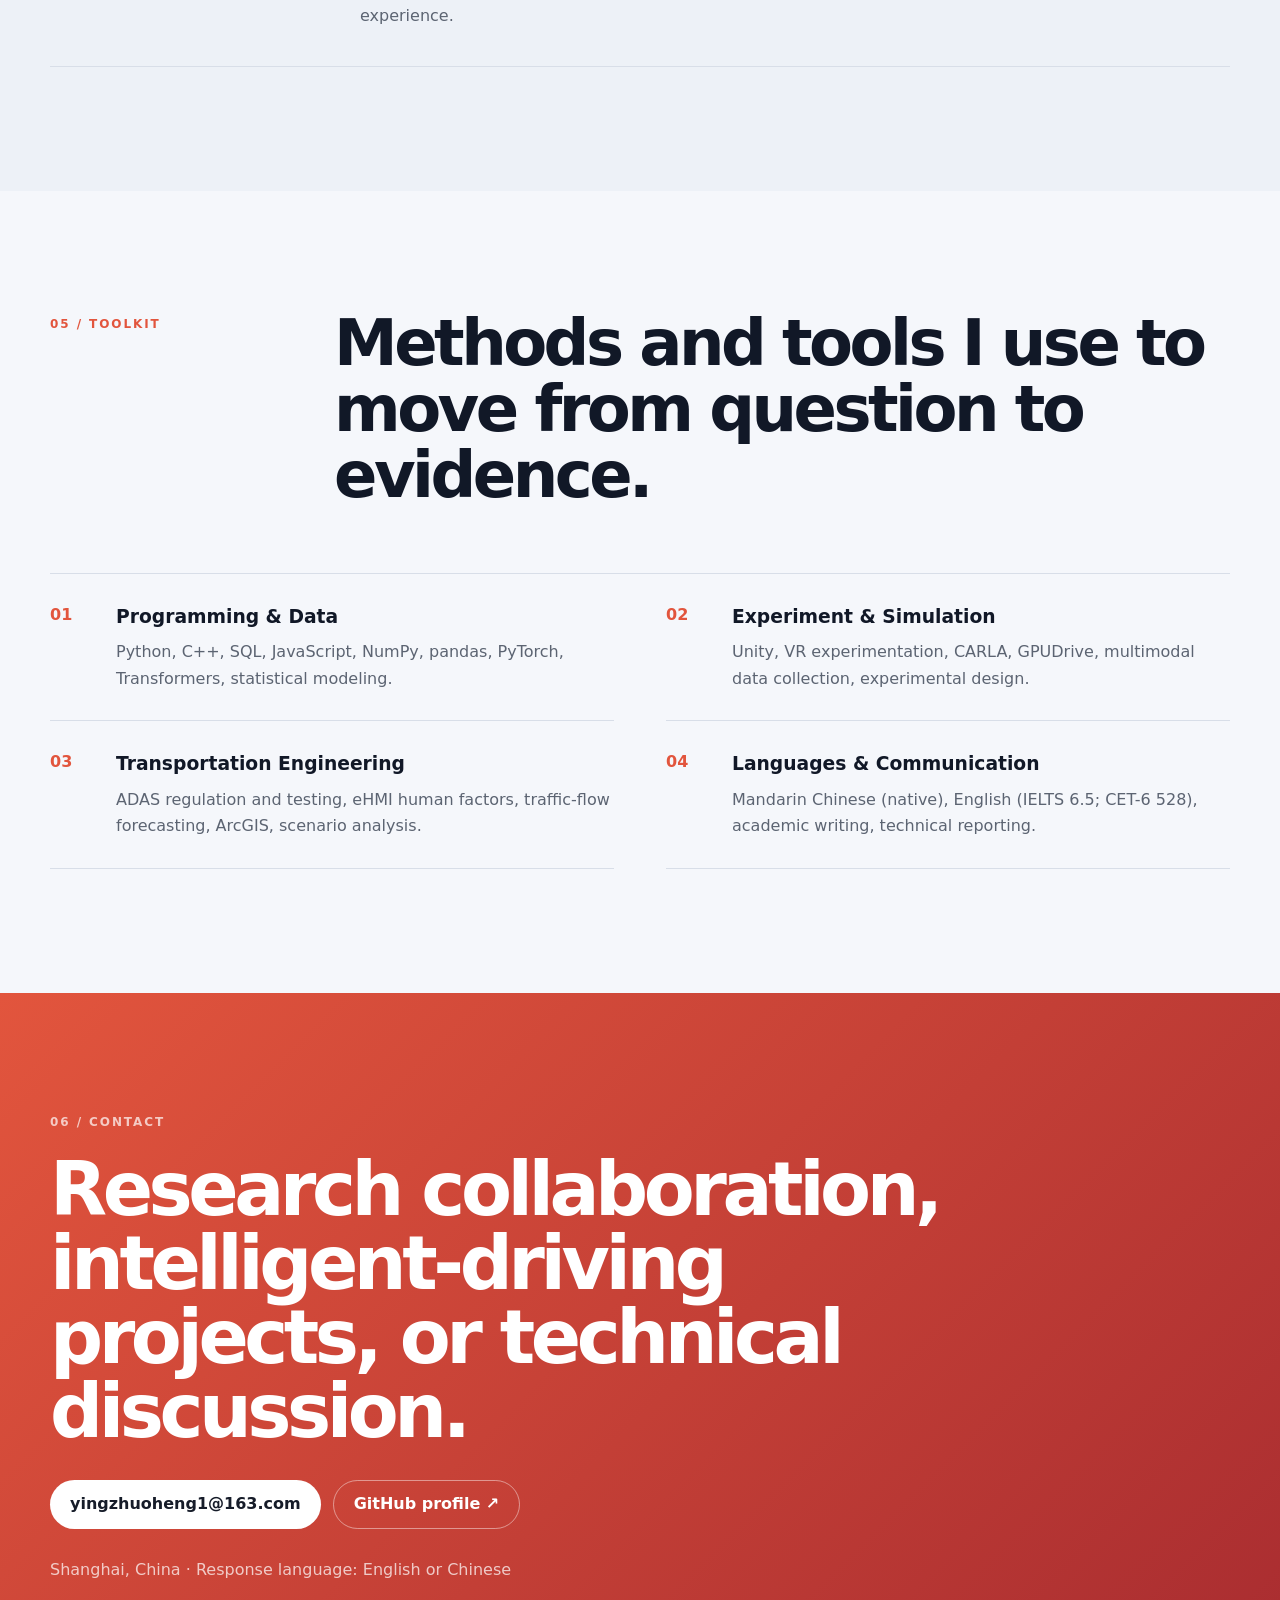
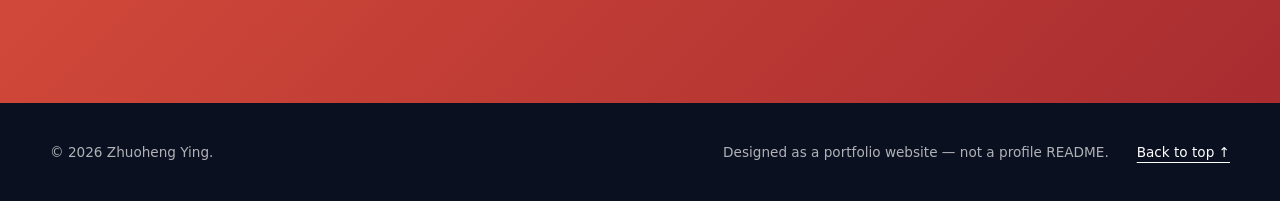
==== commit ef9c276e: "Update index.html" ====
--- a/index.html
+++ b/index.html
@@ -9,7 +9,7 @@
   <meta property="og:title" content="Zhuoheng Ying | Research & Engineering" />
   <meta property="og:description" content="Research and engineering portfolio in intelligent driving, transportation human factors, and multimodal sensing." />
   <meta property="og:type" content="website" />
-  <meta property="og:image" content="assets/profile.jpg" />
+  <meta property="og:image" content="assets/profile.webp" />
   <title>Zhuoheng Ying | Research & Engineering</title>
   <link rel="icon" href="assets/favicon.svg" type="image/svg+xml" />
   <link rel="stylesheet" href="styles.css" />
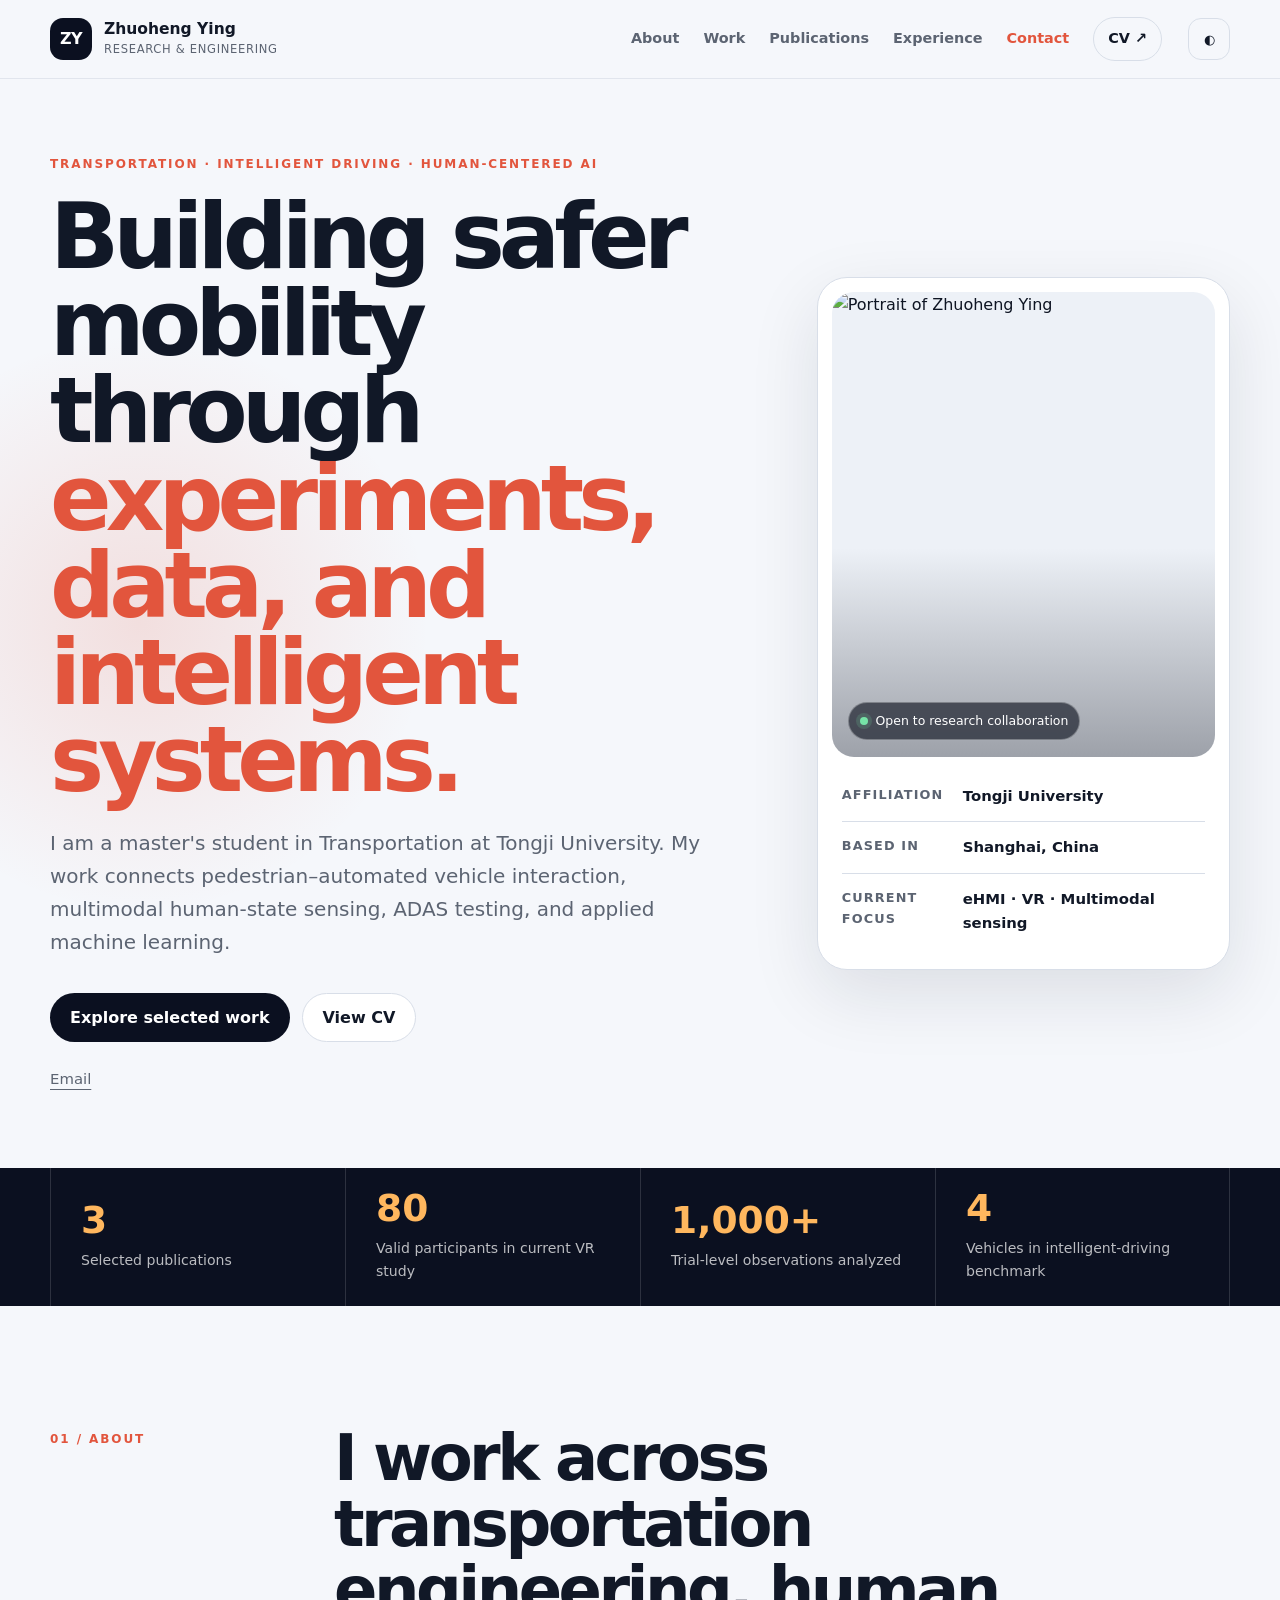
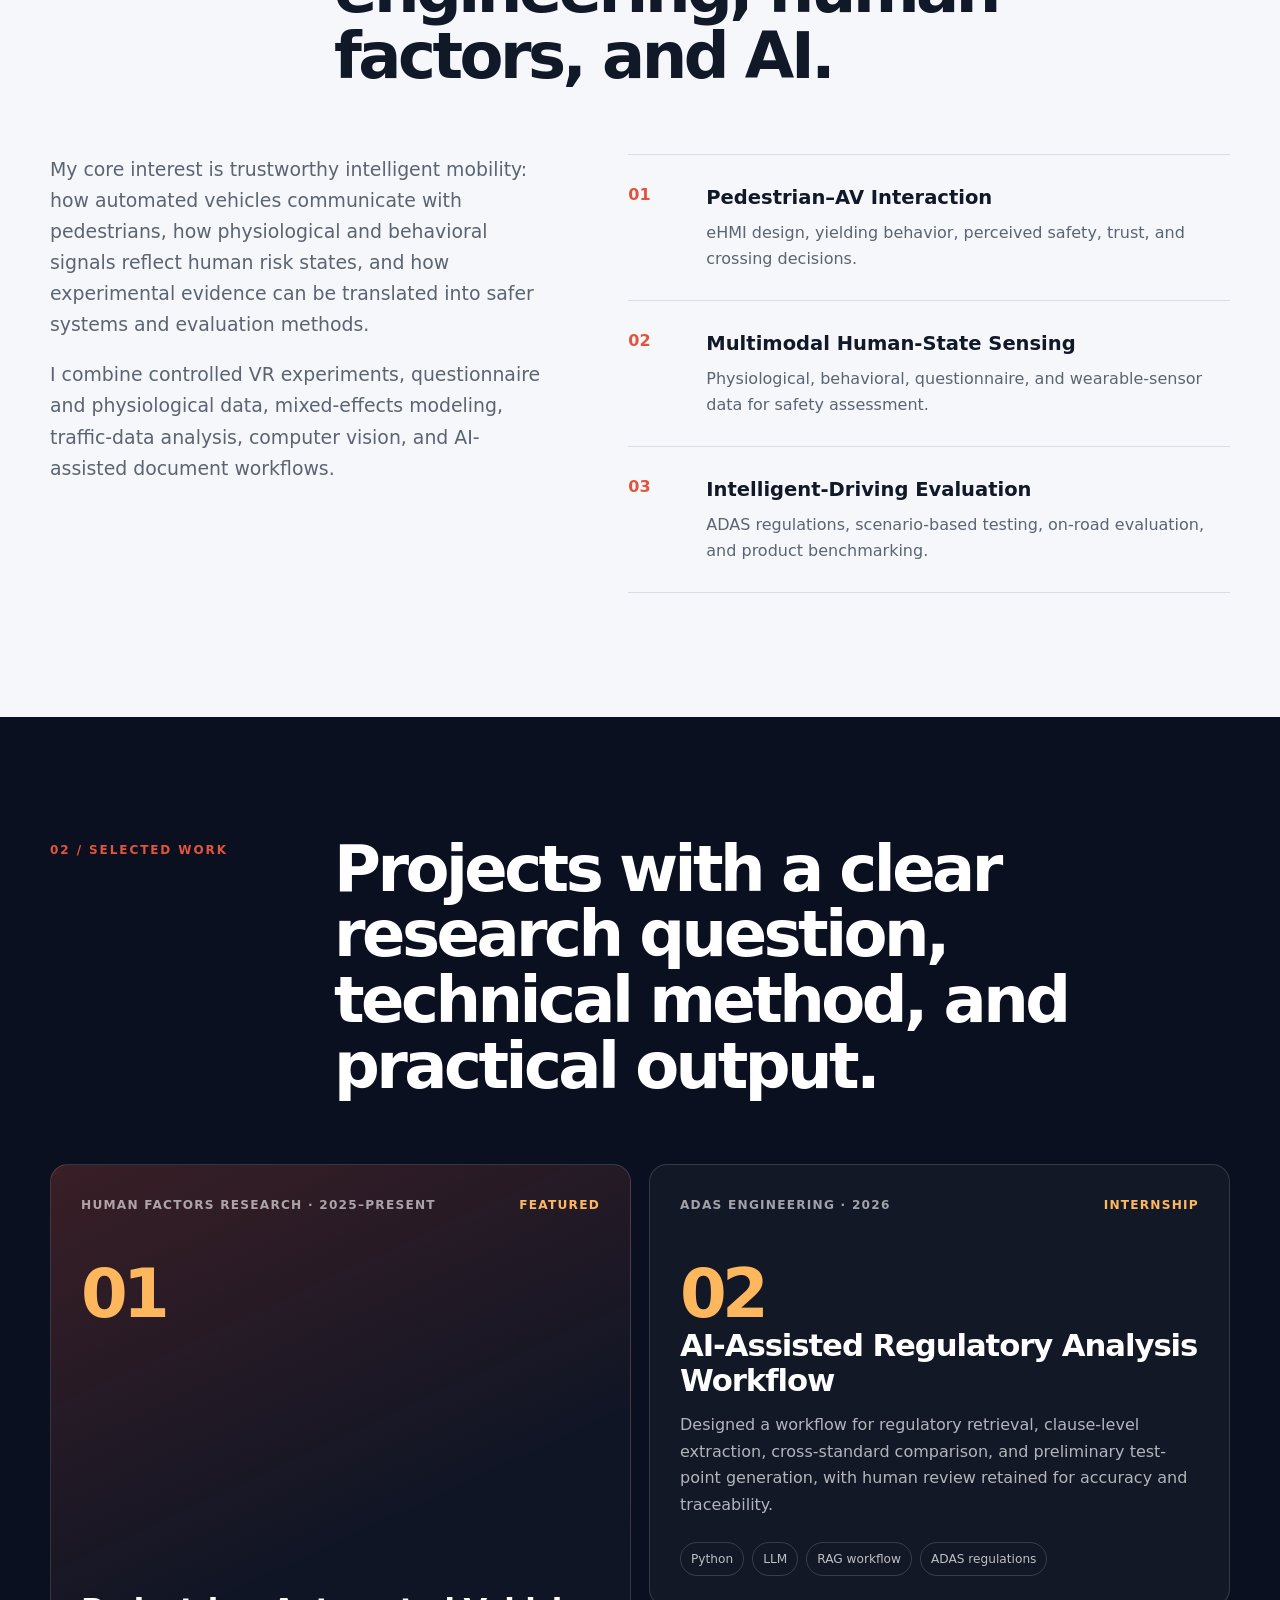
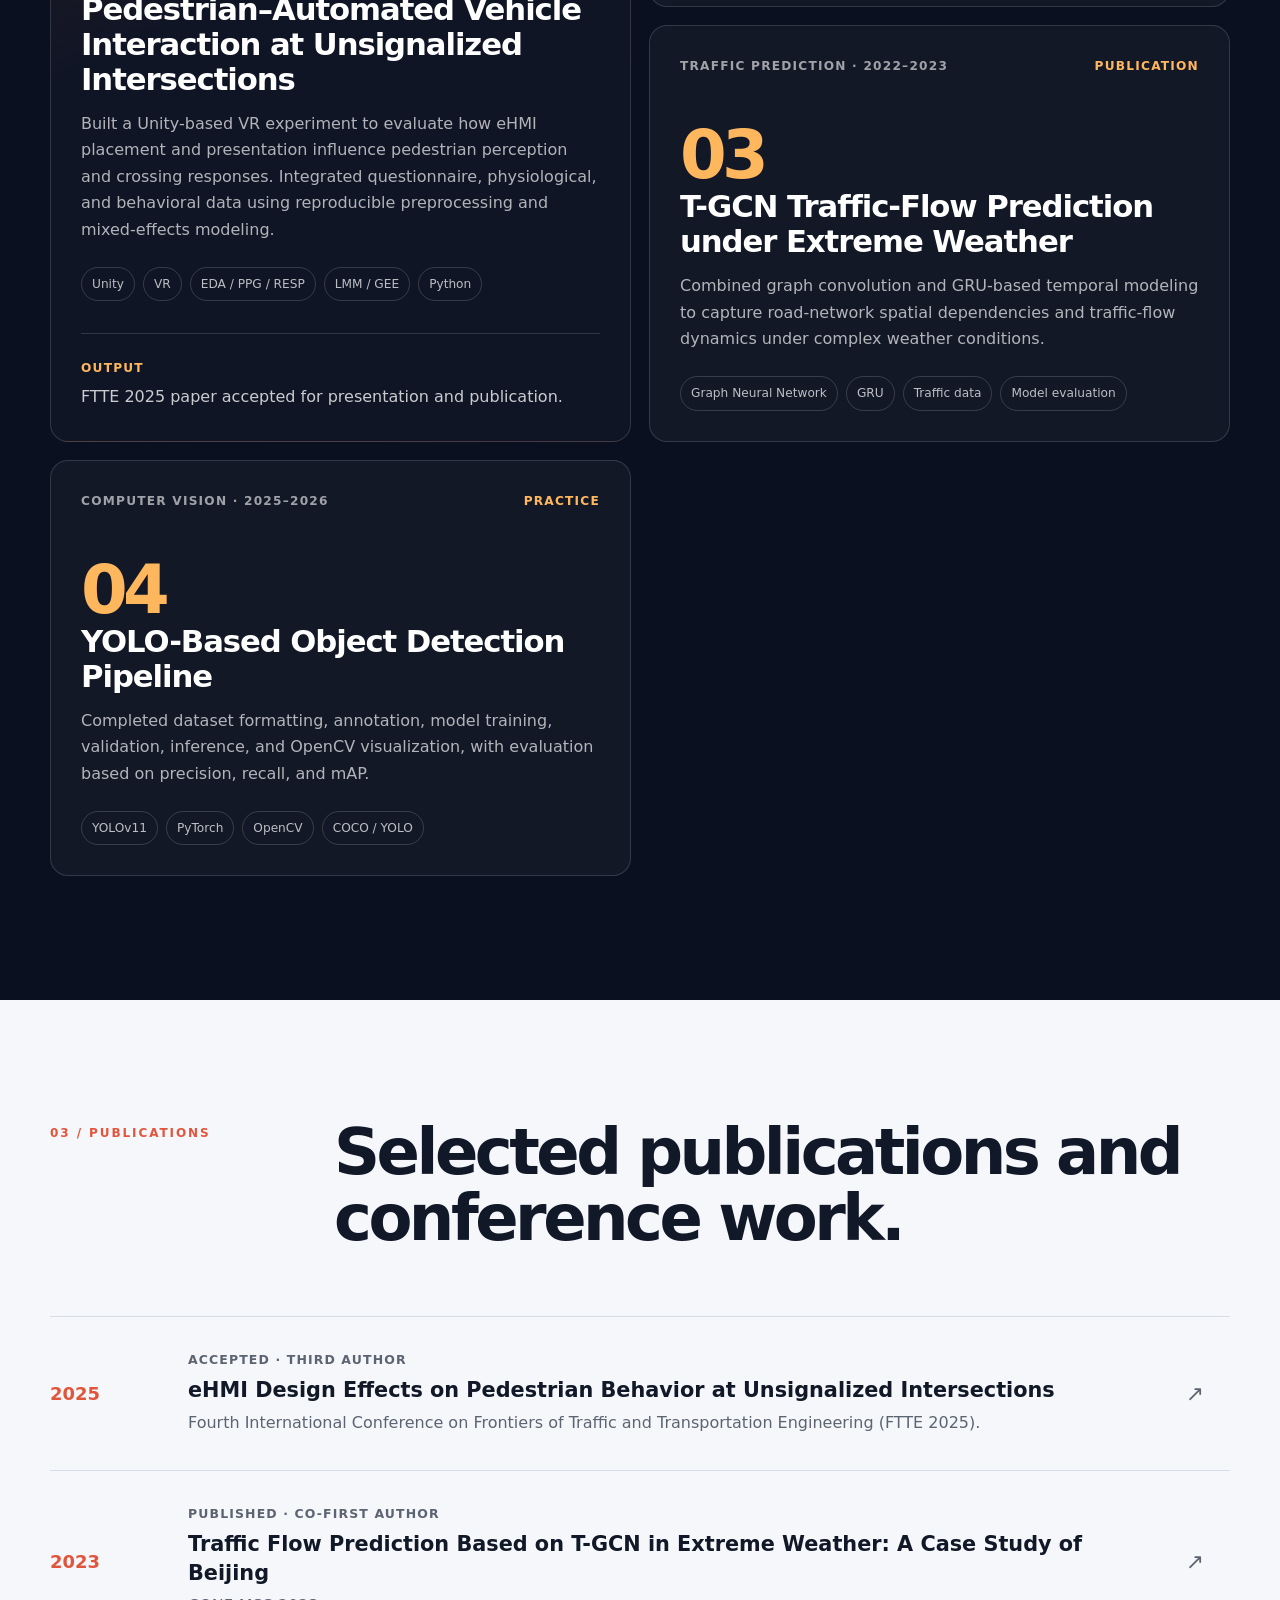
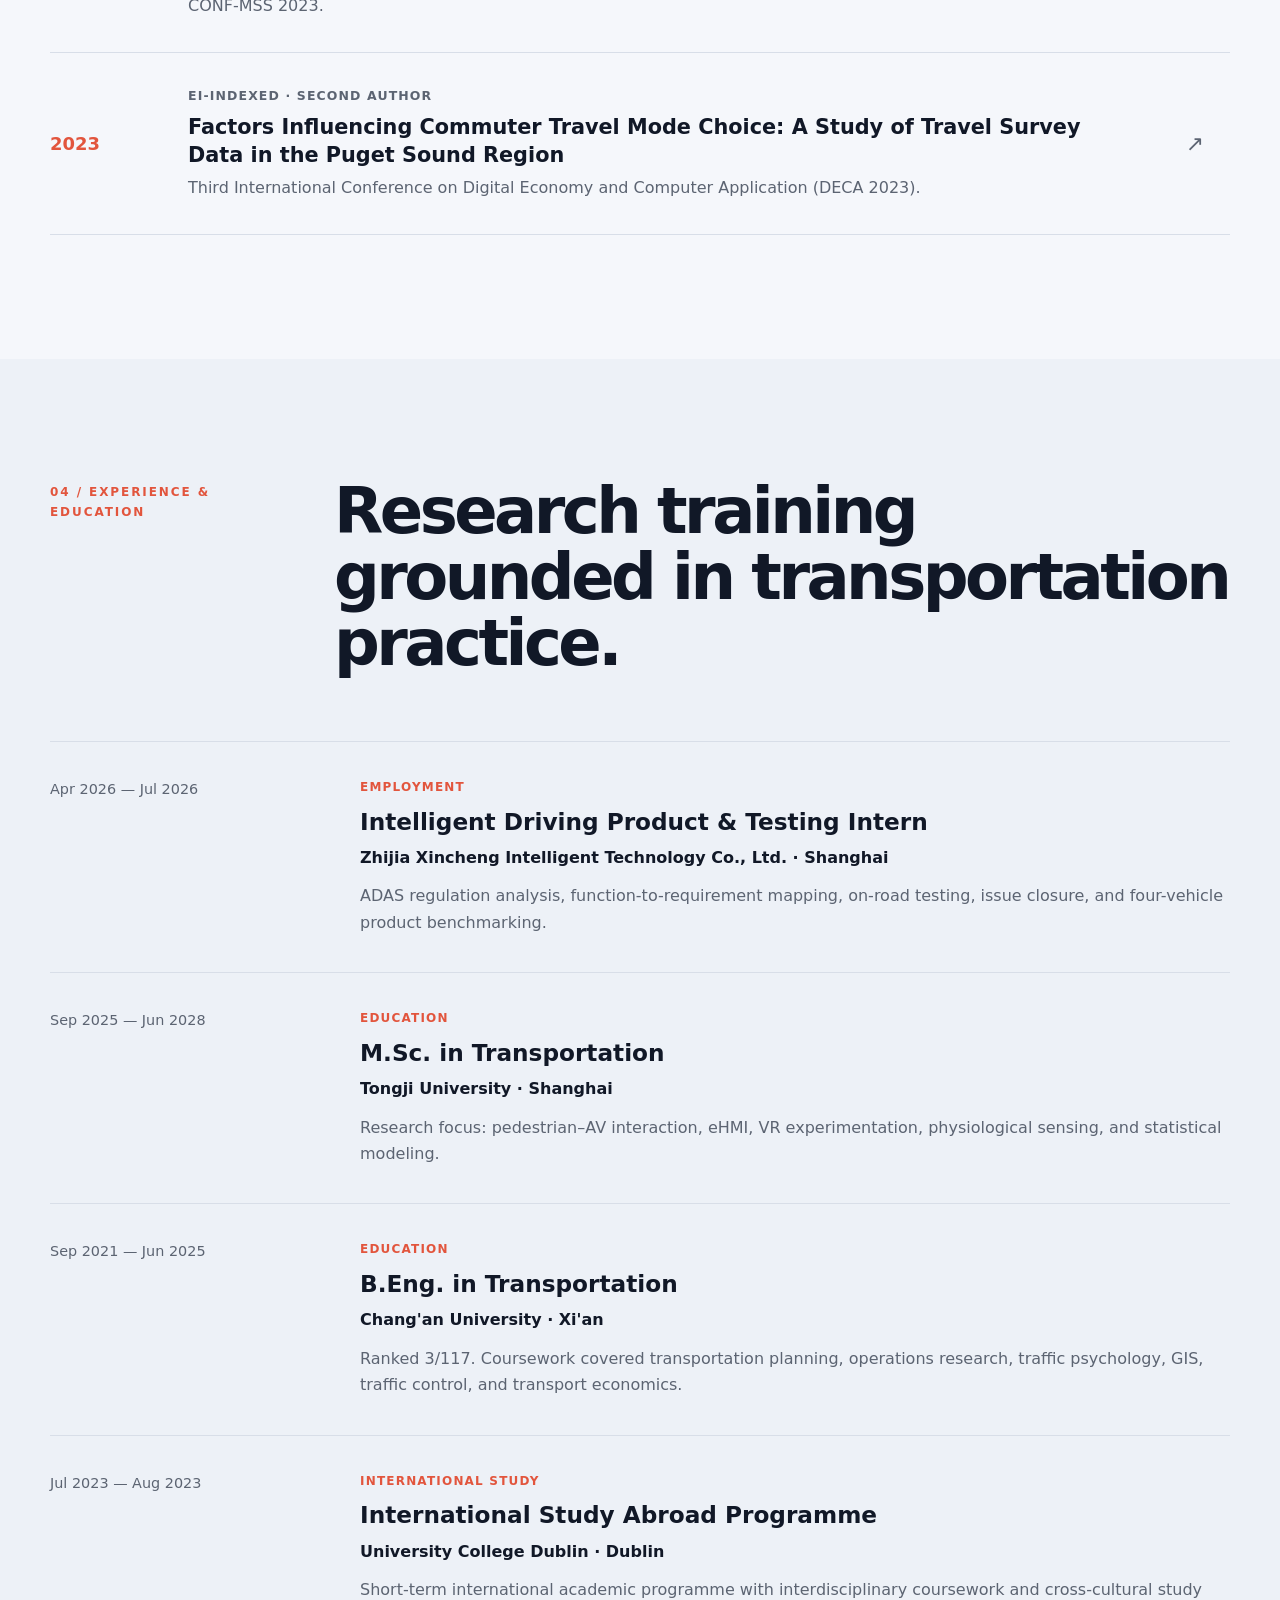
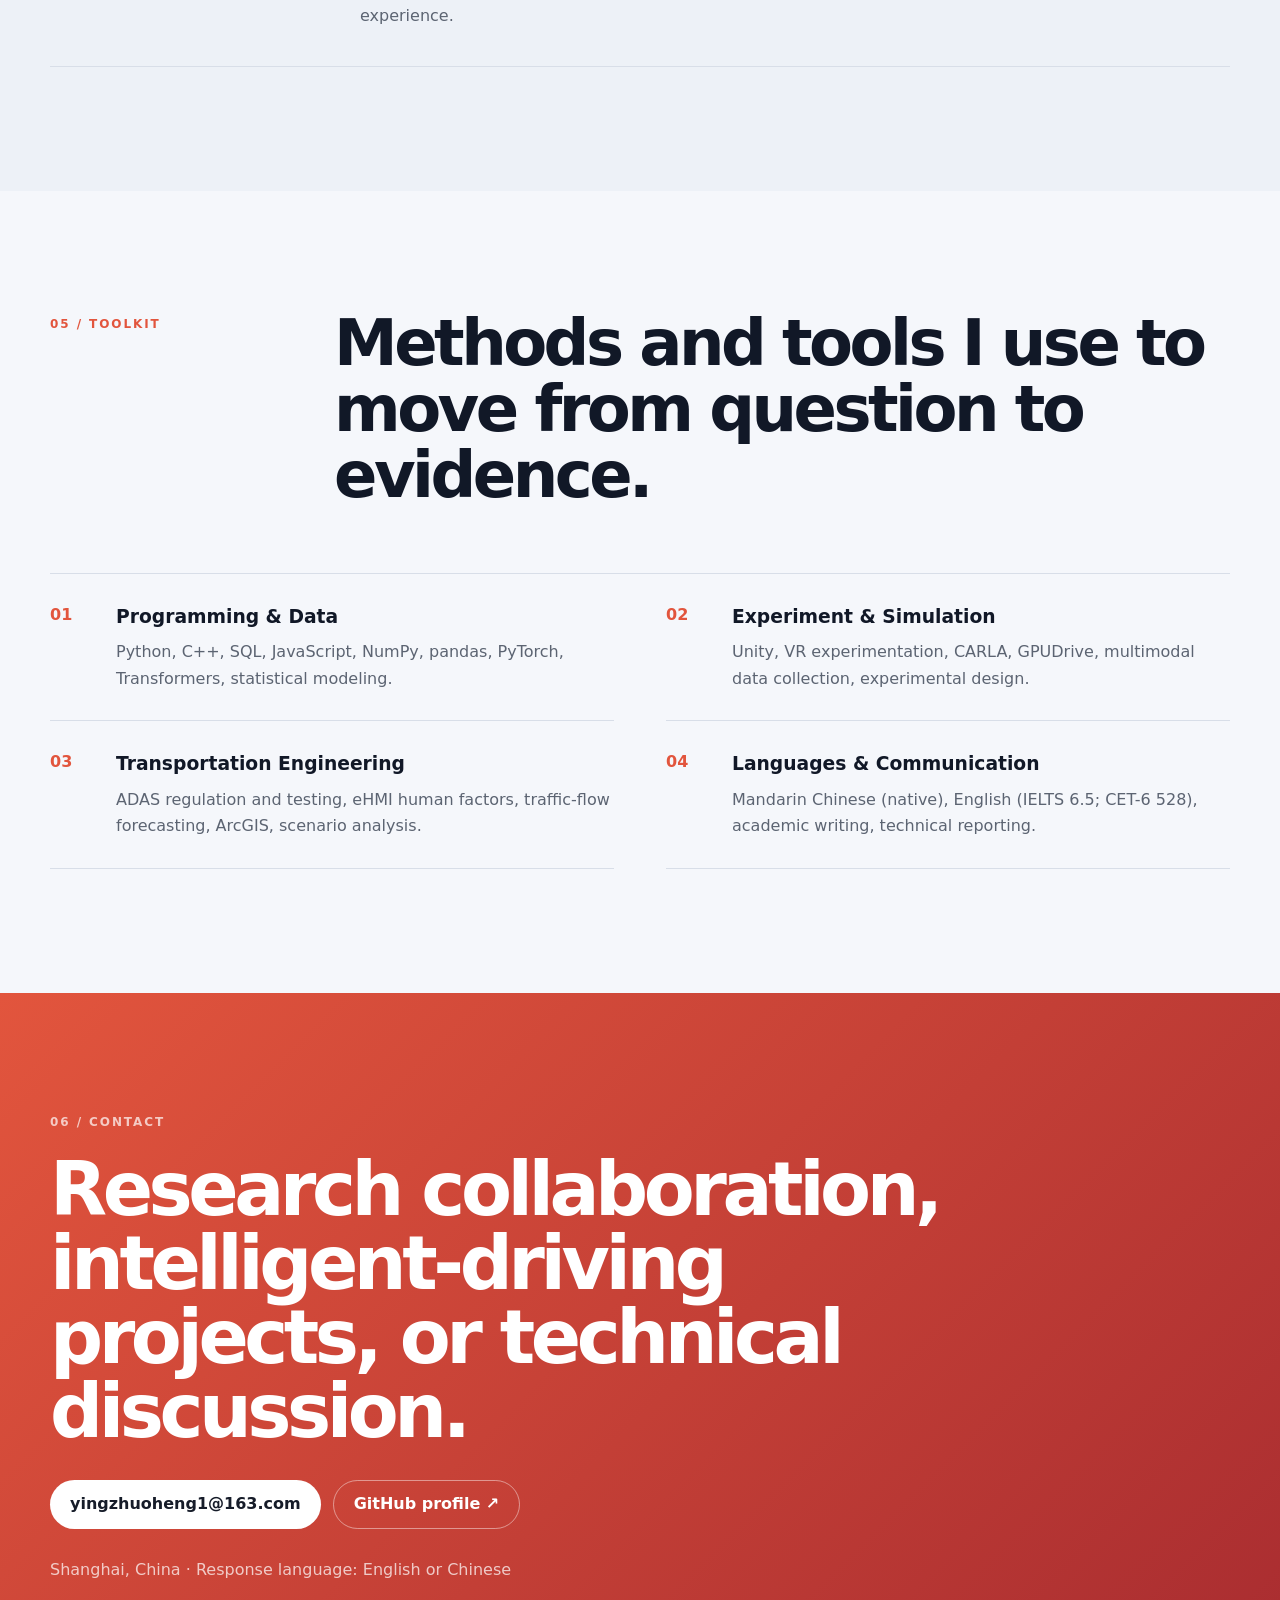
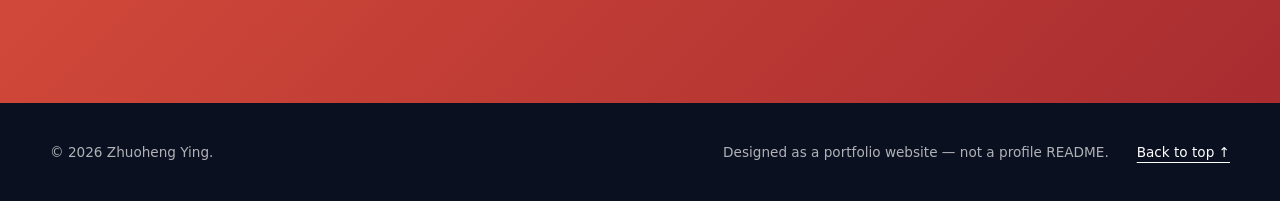
==== commit 8e825857: "Update index.html" ====
--- a/index.html
+++ b/index.html
@@ -9,7 +9,15 @@
   <meta property="og:title" content="Zhuoheng Ying | Research & Engineering" />
   <meta property="og:description" content="Research and engineering portfolio in intelligent driving, transportation human factors, and multimodal sensing." />
   <meta property="og:type" content="website" />
-  <meta property="og:image" content="assets/profile.webp" />
+  <meta property="og:<img
+  class="portrait"
+  src="assets/profile.webp"
+  width="800"
+  height="1000"
+  alt="Portrait of Zhuoheng Ying"
+  loading="eager"
+  decoding="async"
+/>
   <title>Zhuoheng Ying | Research & Engineering</title>
   <link rel="icon" href="assets/favicon.svg" type="image/svg+xml" />
   <link rel="stylesheet" href="styles.css" />
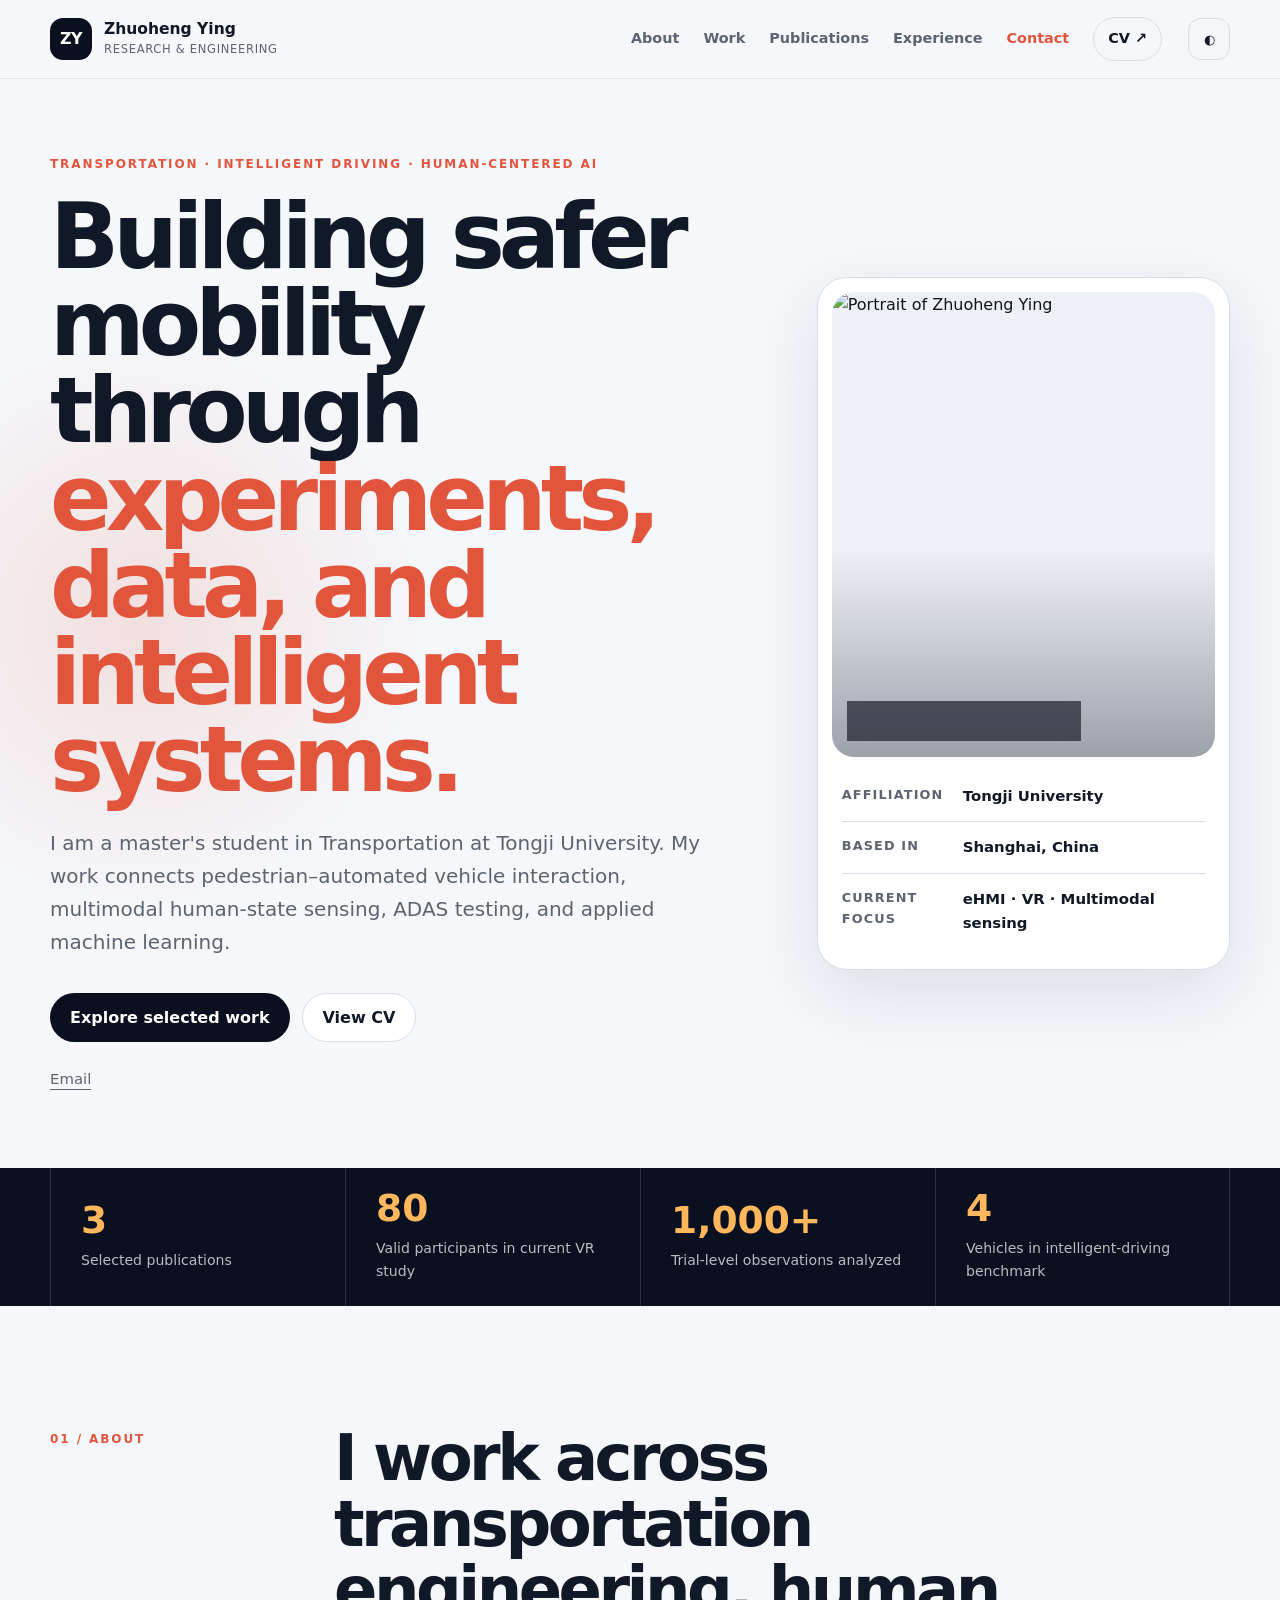
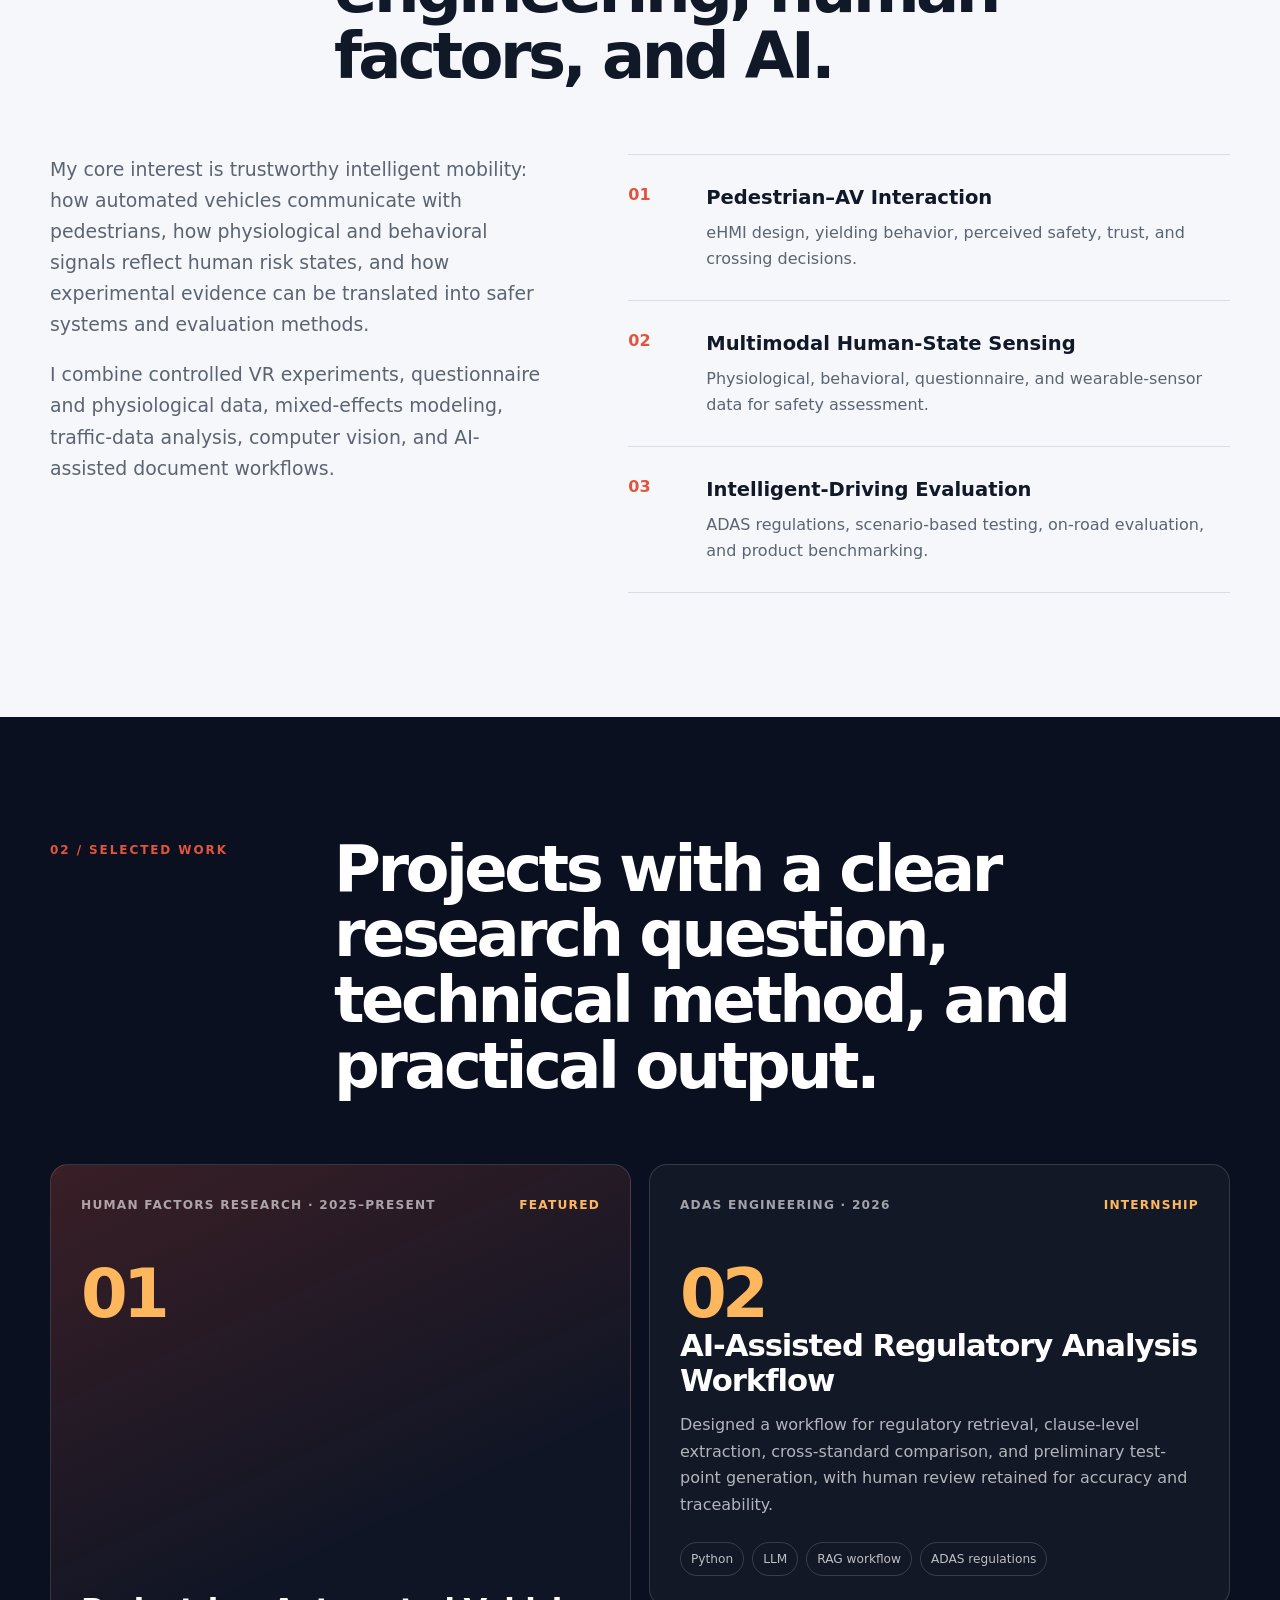
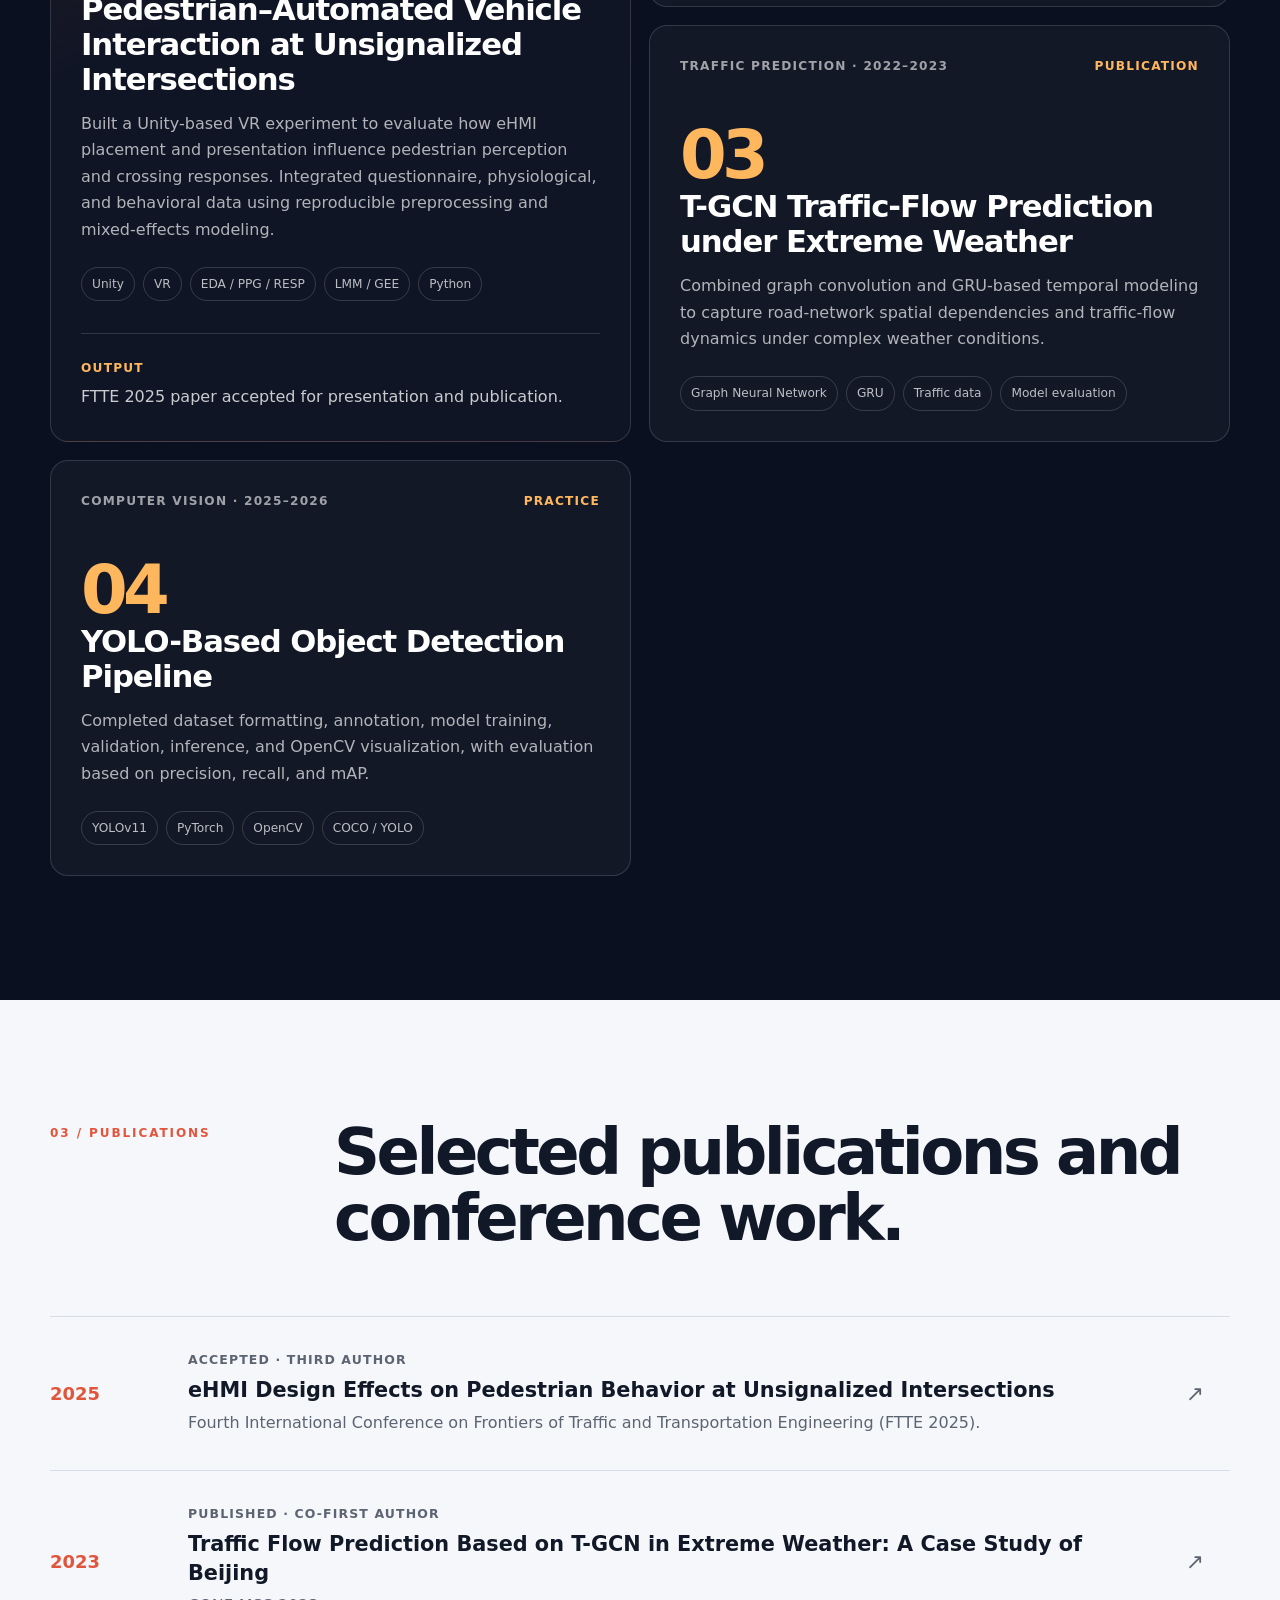
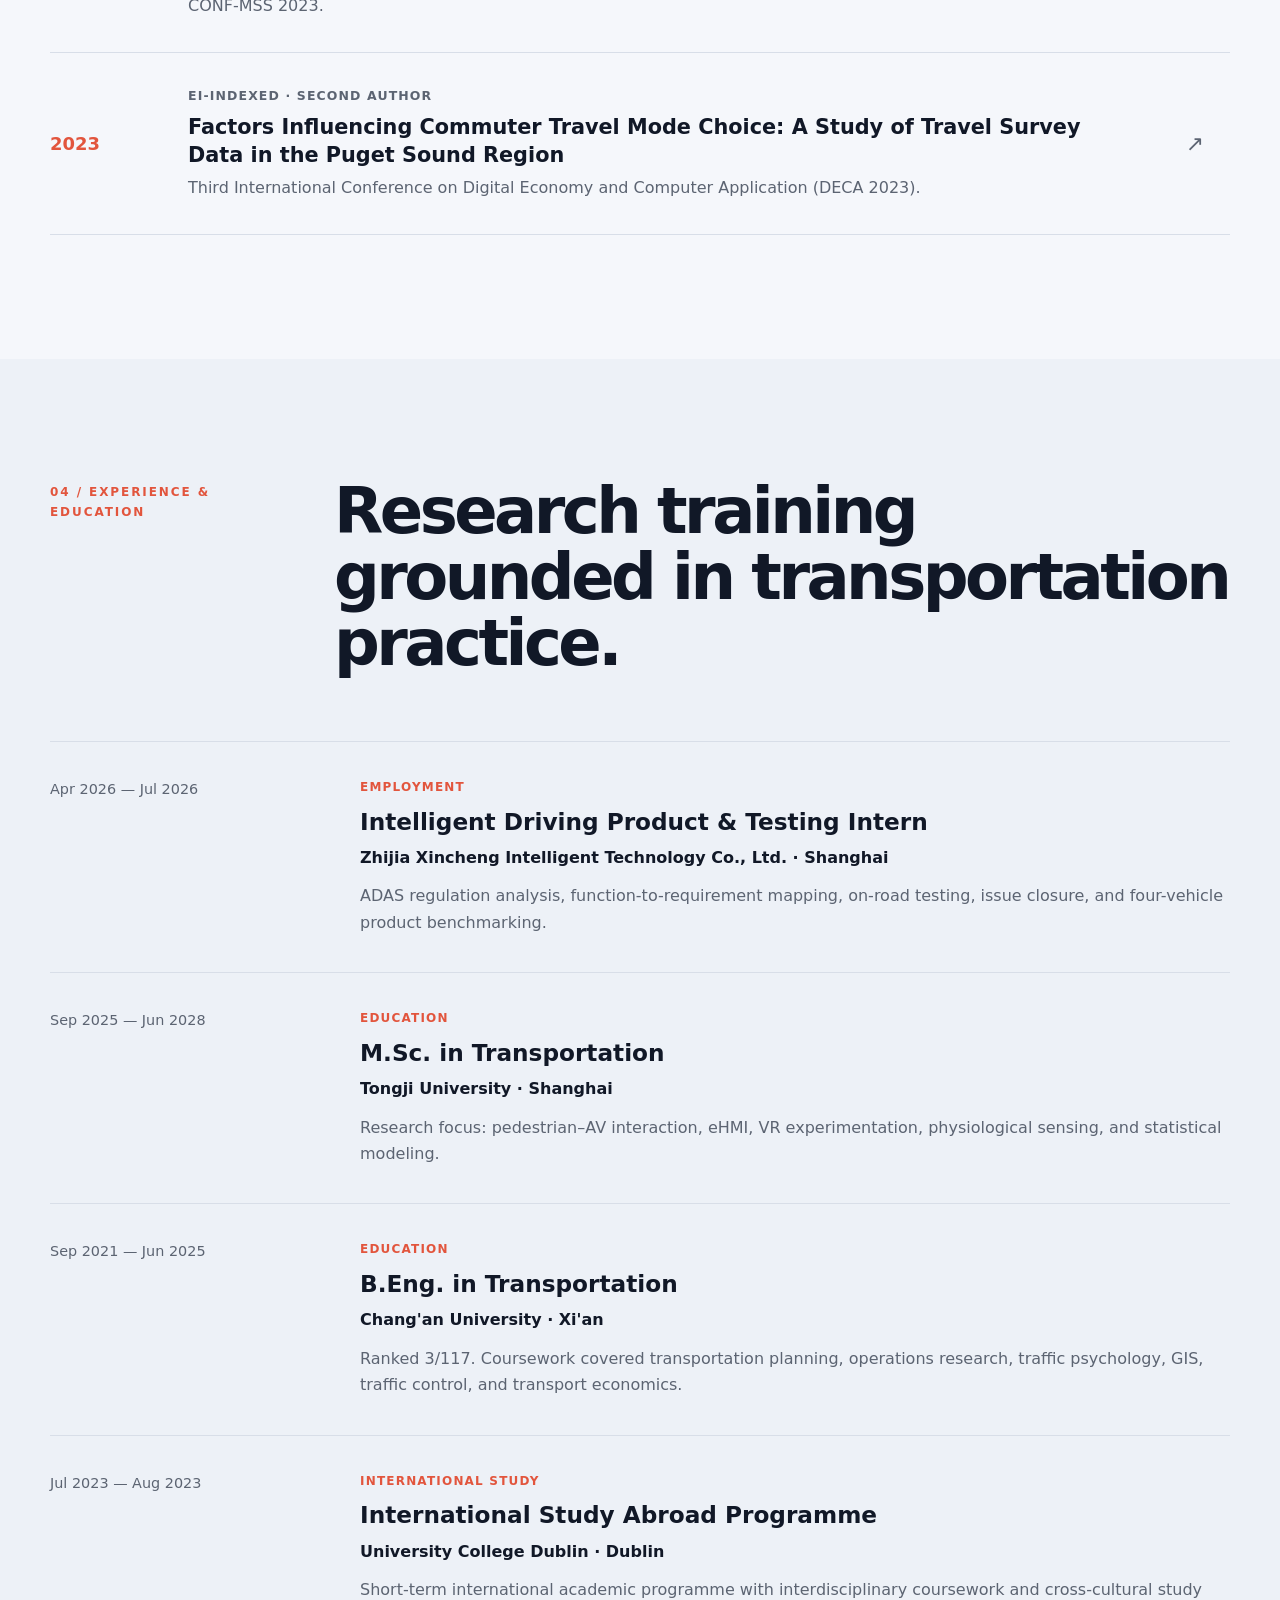
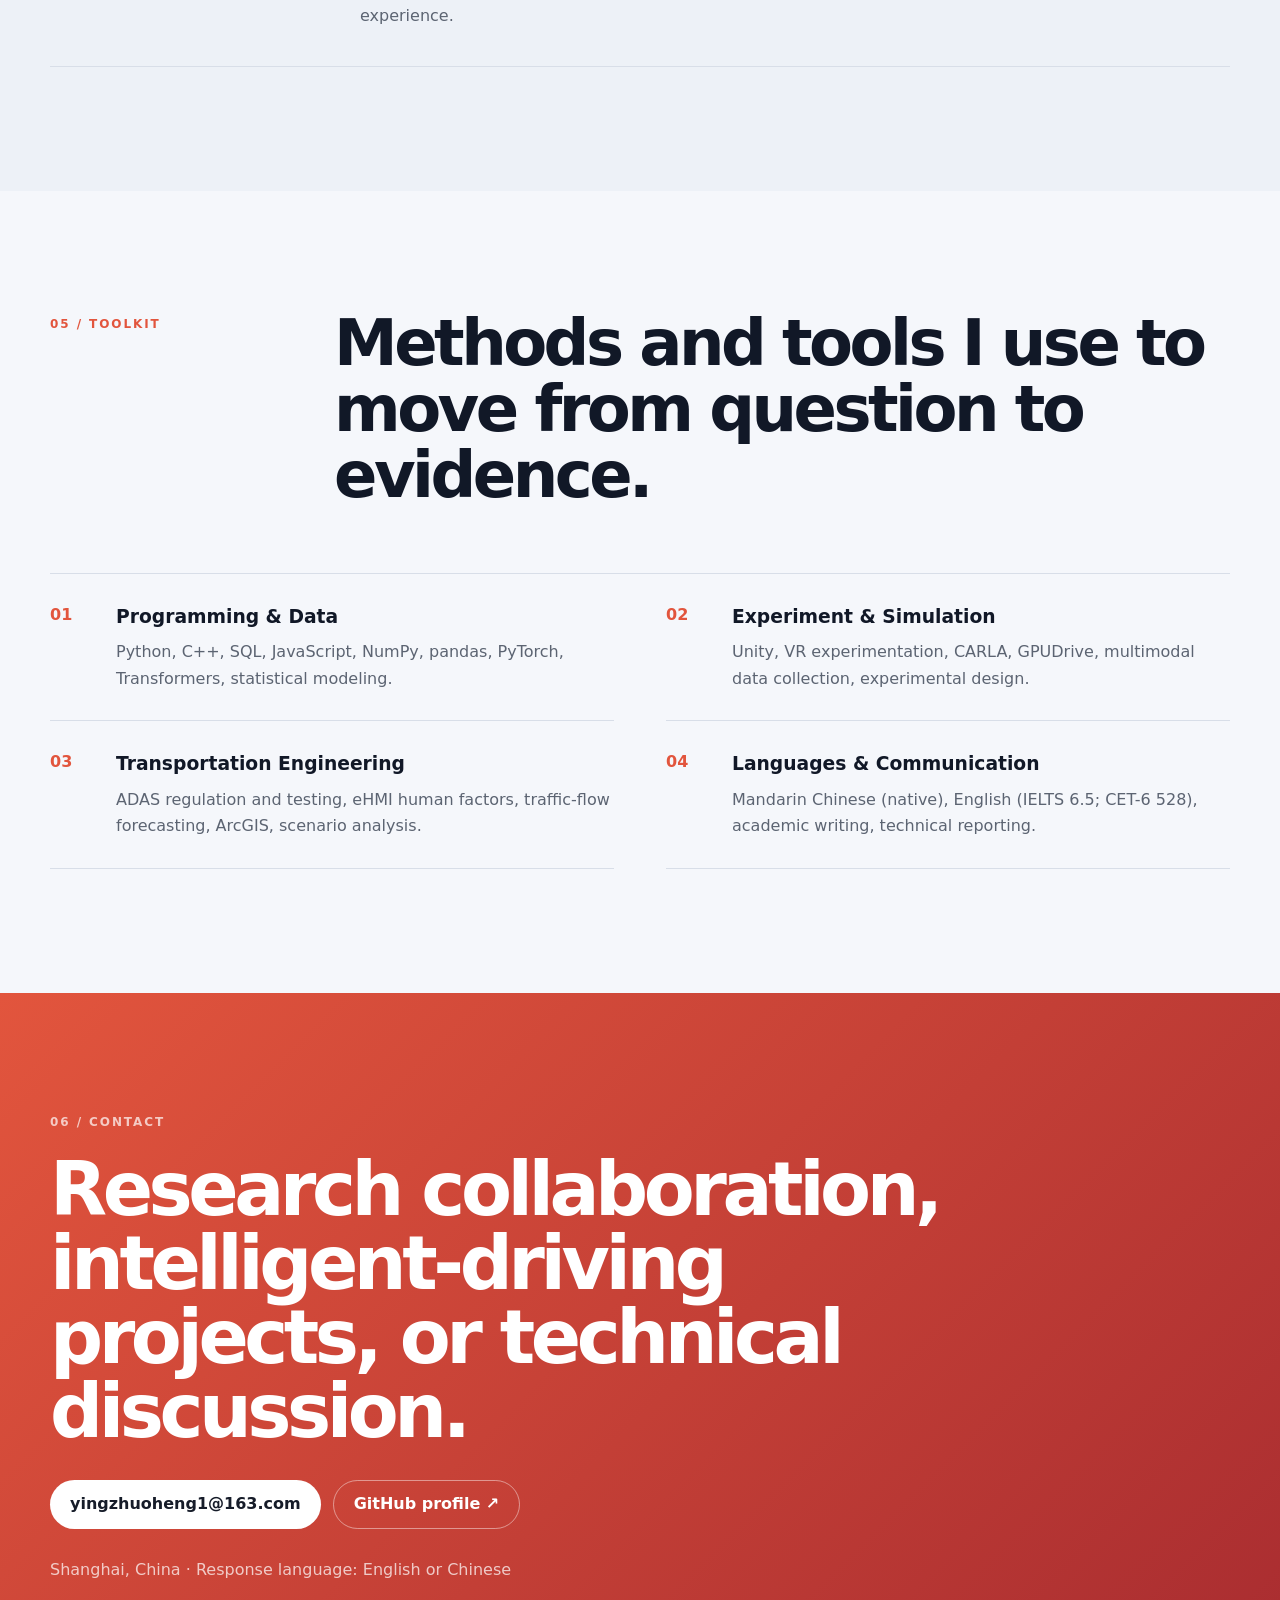
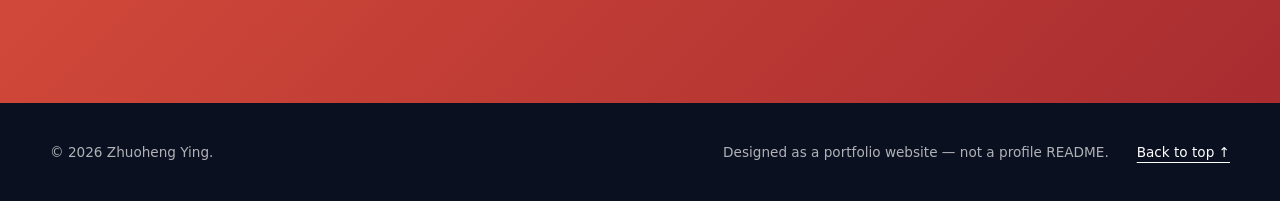
==== commit 98637510: "Update index.html" ====
--- a/index.html
+++ b/index.html
@@ -9,15 +9,11 @@
   <meta property="og:title" content="Zhuoheng Ying | Research & Engineering" />
   <meta property="og:description" content="Research and engineering portfolio in intelligent driving, transportation human factors, and multimodal sensing." />
   <meta property="og:type" content="website" />
-  <meta property="og:<img
-  class="portrait"
-  src="assets/profile.webp"
-  width="800"
-  height="1000"
-  alt="Portrait of Zhuoheng Ying"
-  loading="eager"
-  decoding="async"
-/>
+  <meta property="og:image"
+      content="https://zhuohengying.github.io/assets/og-cover.jpg" />
+  <meta property="og:image:type" content="image/jpeg" />
+  <meta property="og:image:width" content="1200" />
+  <meta property="og:image:height" content="630" />
   <title>Zhuoheng Ying | Research & Engineering</title>
   <link rel="icon" href="assets/favicon.svg" type="image/svg+xml" />
   <link rel="stylesheet" href="styles.css" />
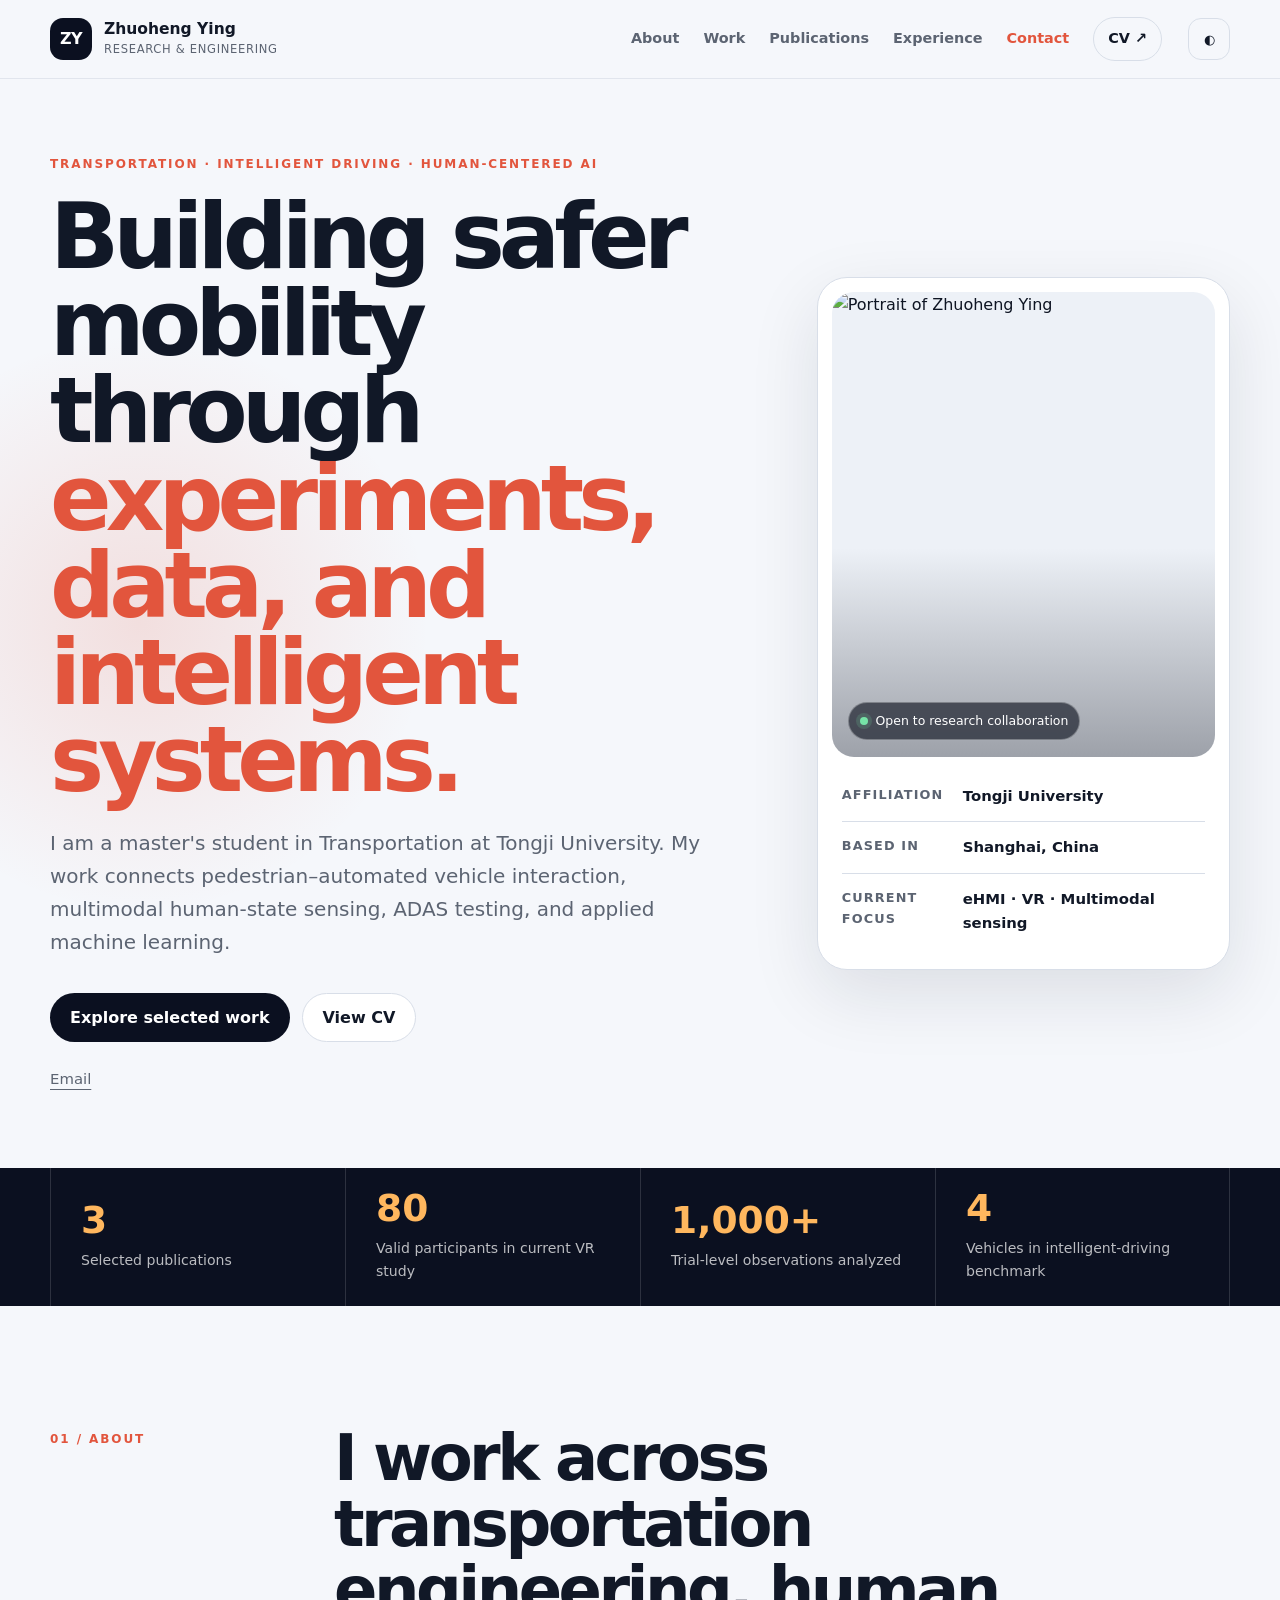
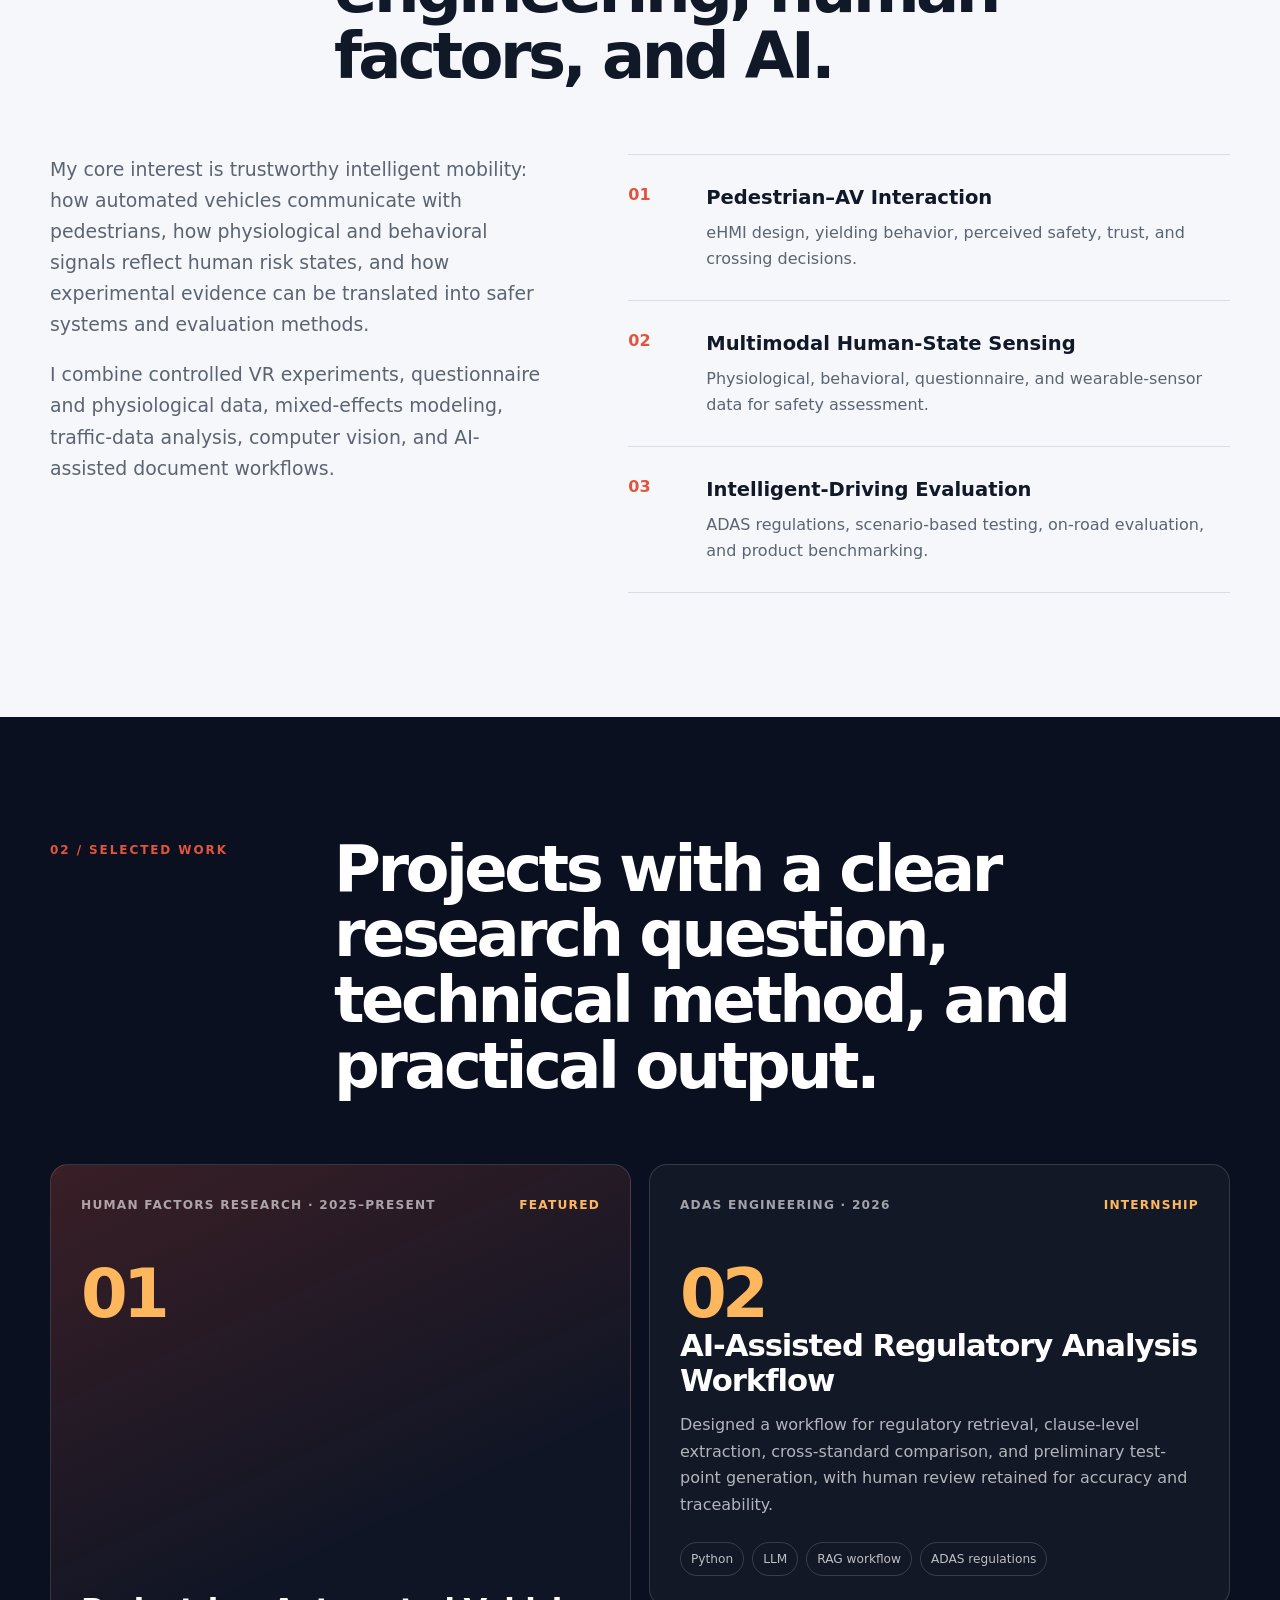
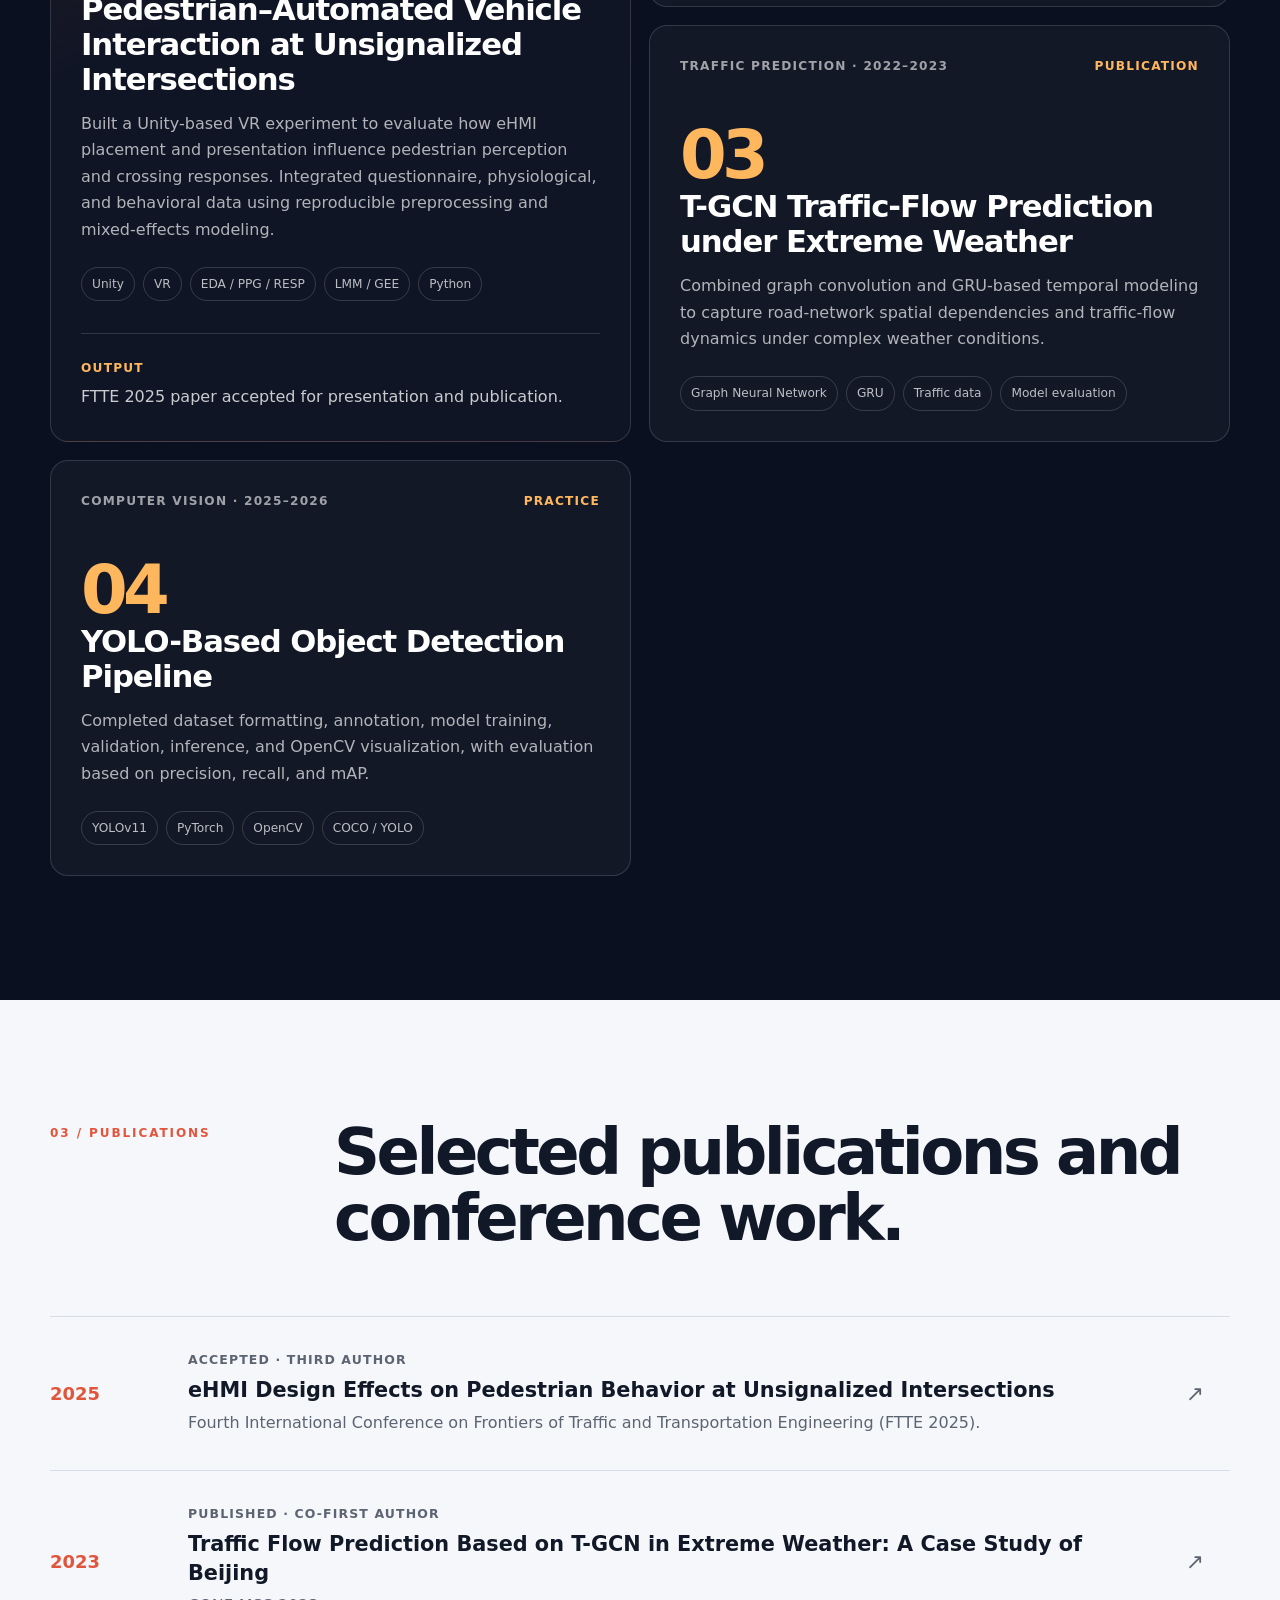
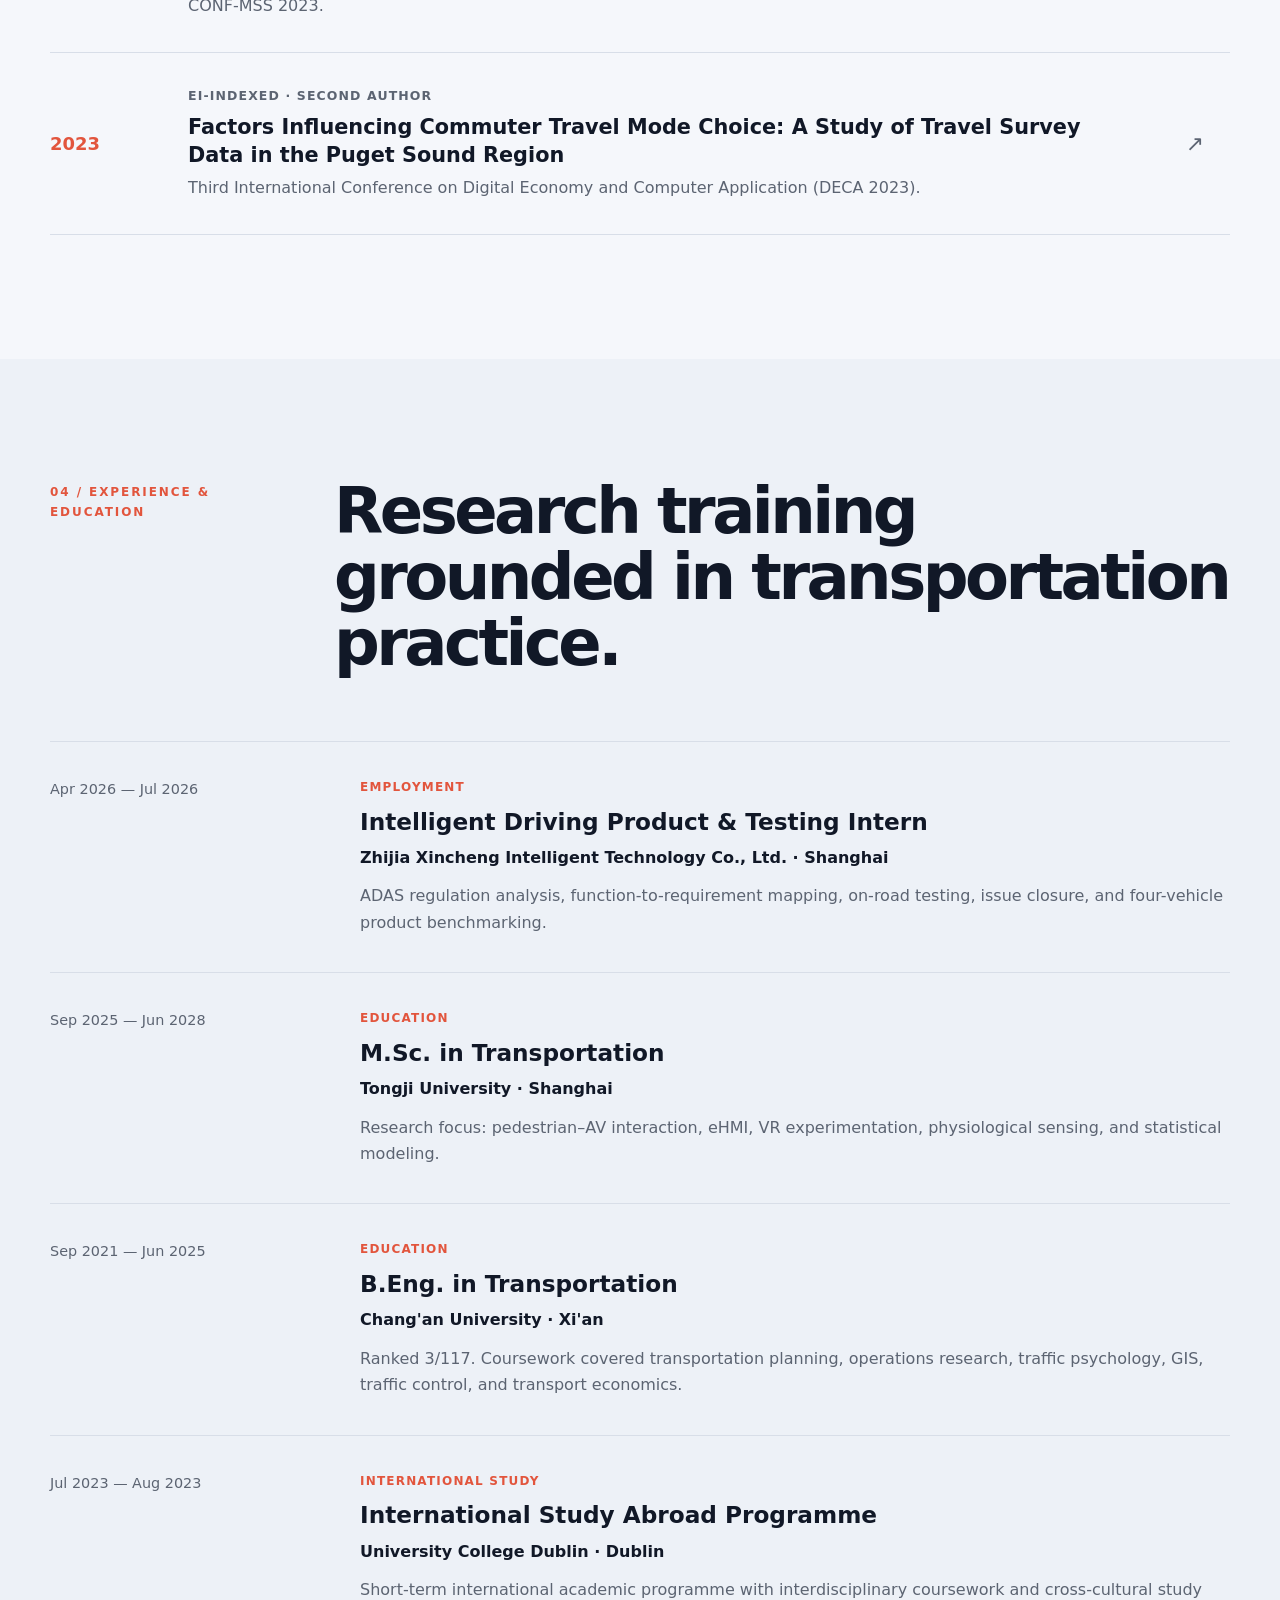
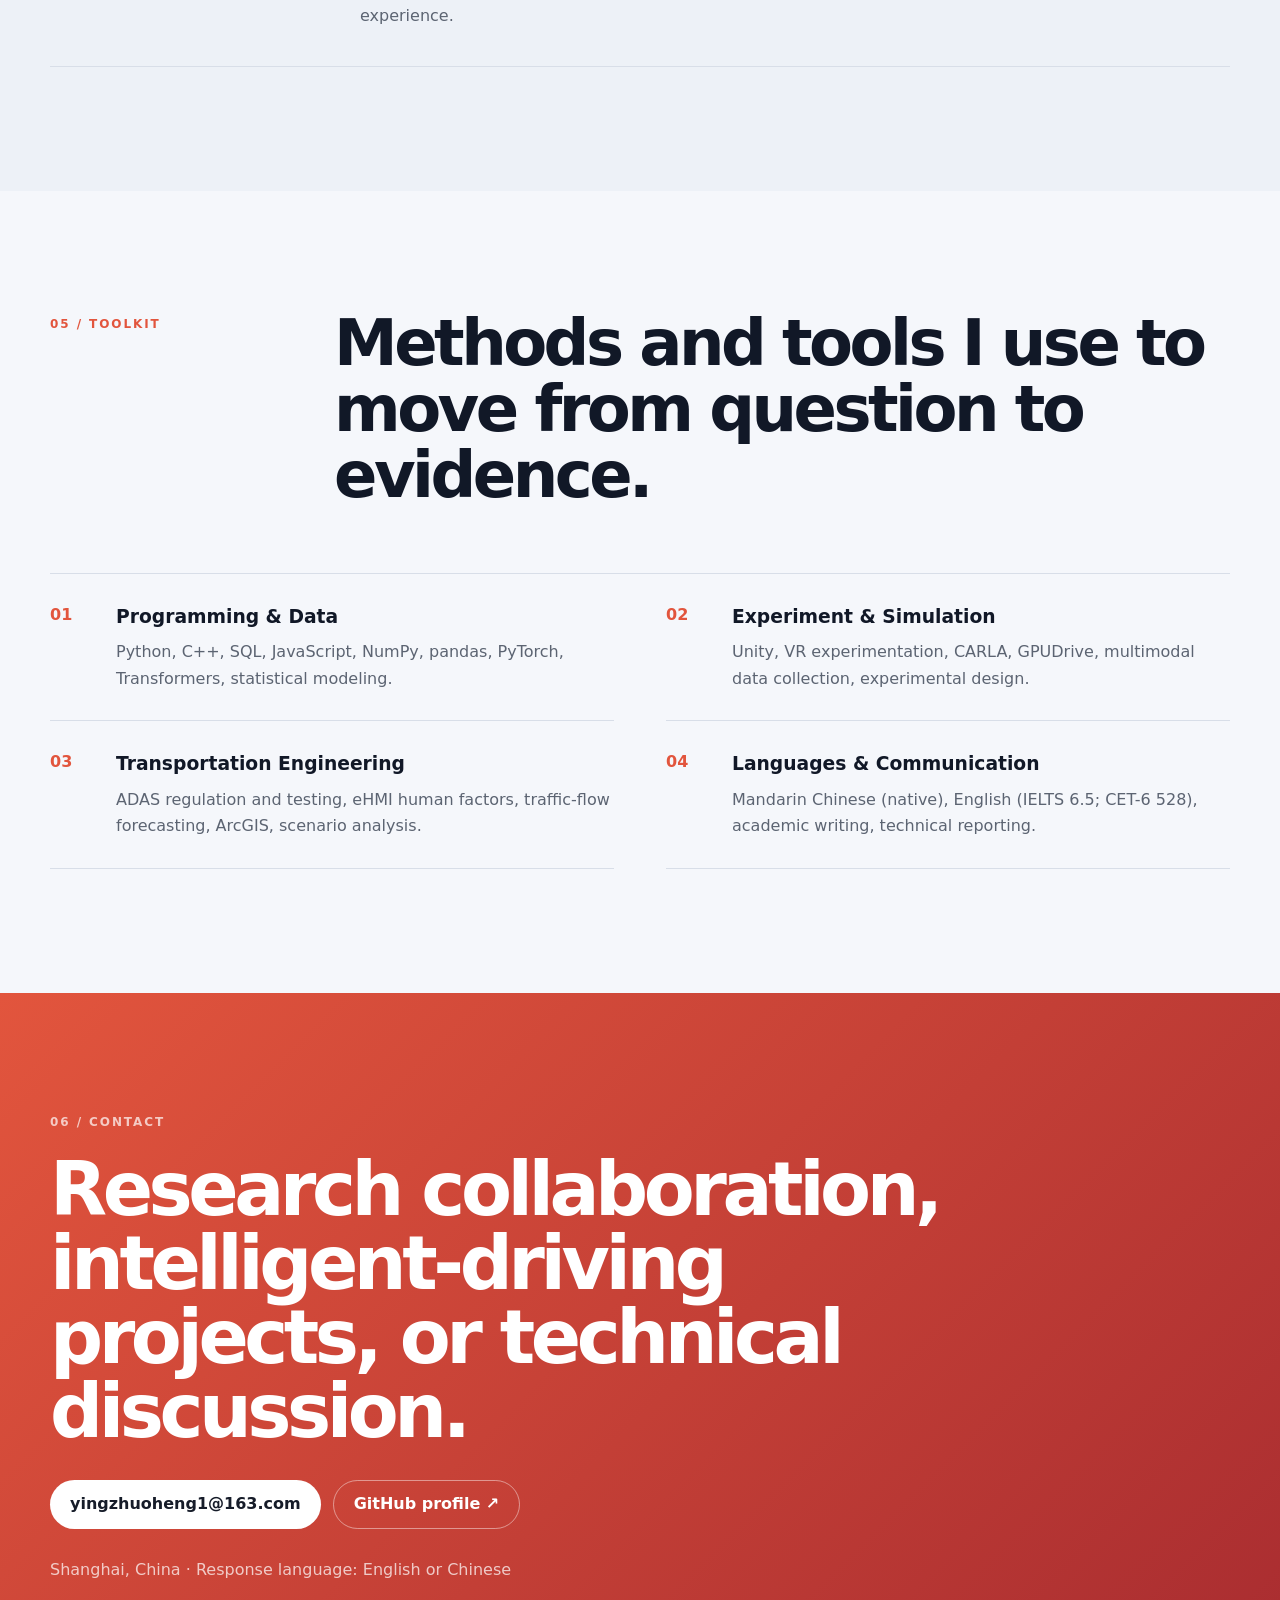
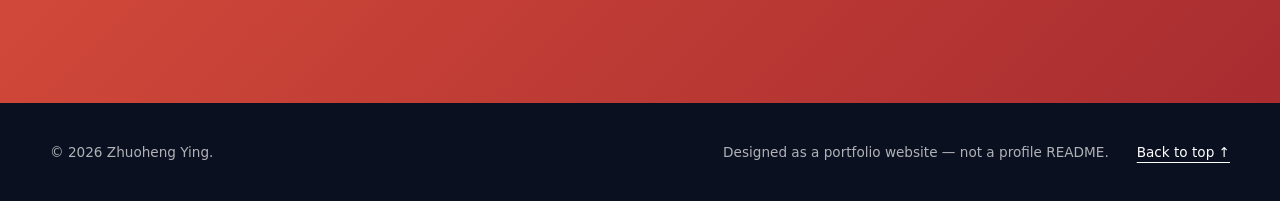
==== commit 9d19346a: "Update index.html" ====
--- a/index.html
+++ b/index.html
@@ -9,9 +9,8 @@
   <meta property="og:title" content="Zhuoheng Ying | Research & Engineering" />
   <meta property="og:description" content="Research and engineering portfolio in intelligent driving, transportation human factors, and multimodal sensing." />
   <meta property="og:type" content="website" />
-  <meta property="og:image"
-      content="https://zhuohengying.github.io/assets/og-cover.jpg" />
-  <meta property="og:image:type" content="image/jpeg" />
+  <meta property="og:image"content="https://zhuohengying.github.io/assets/profile.webp" />
+  <meta property="og:image:type" content="image/webp" />
   <meta property="og:image:width" content="1200" />
   <meta property="og:image:height" content="630" />
   <title>Zhuoheng Ying | Research & Engineering</title>
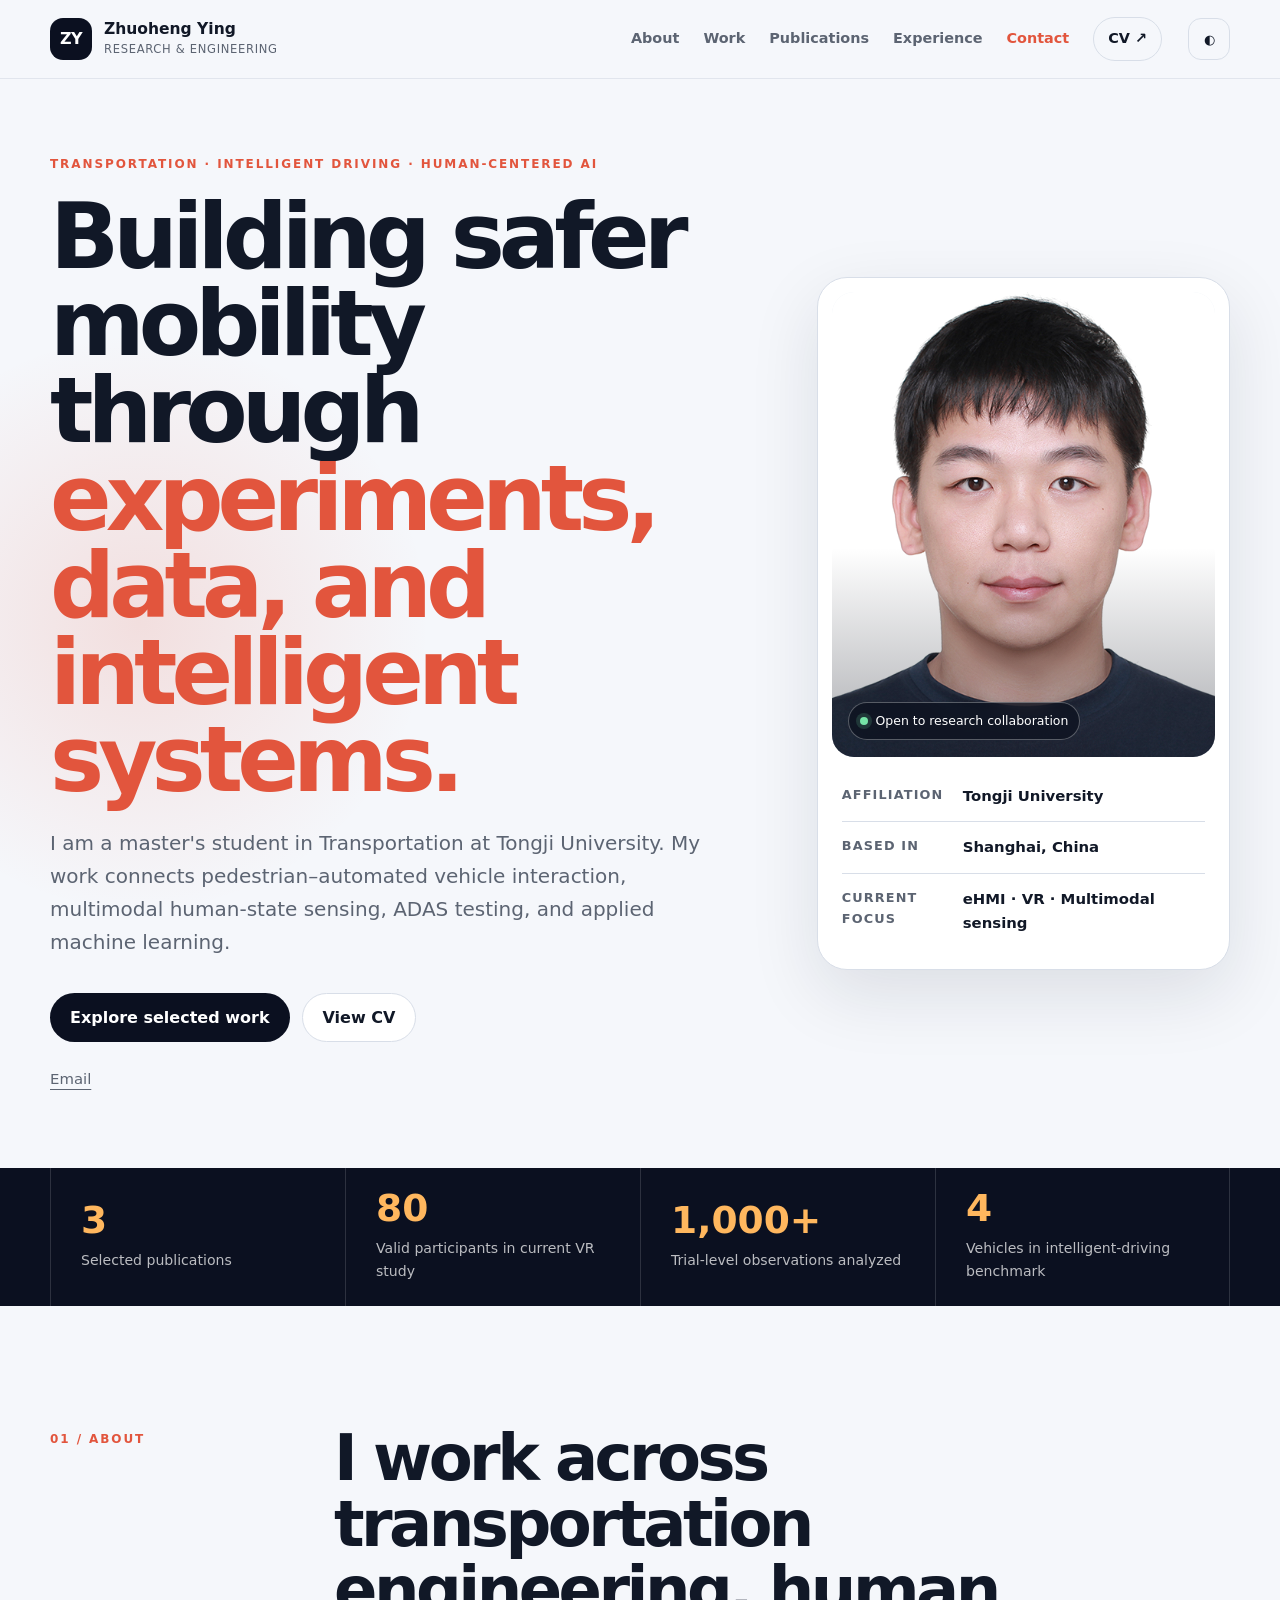
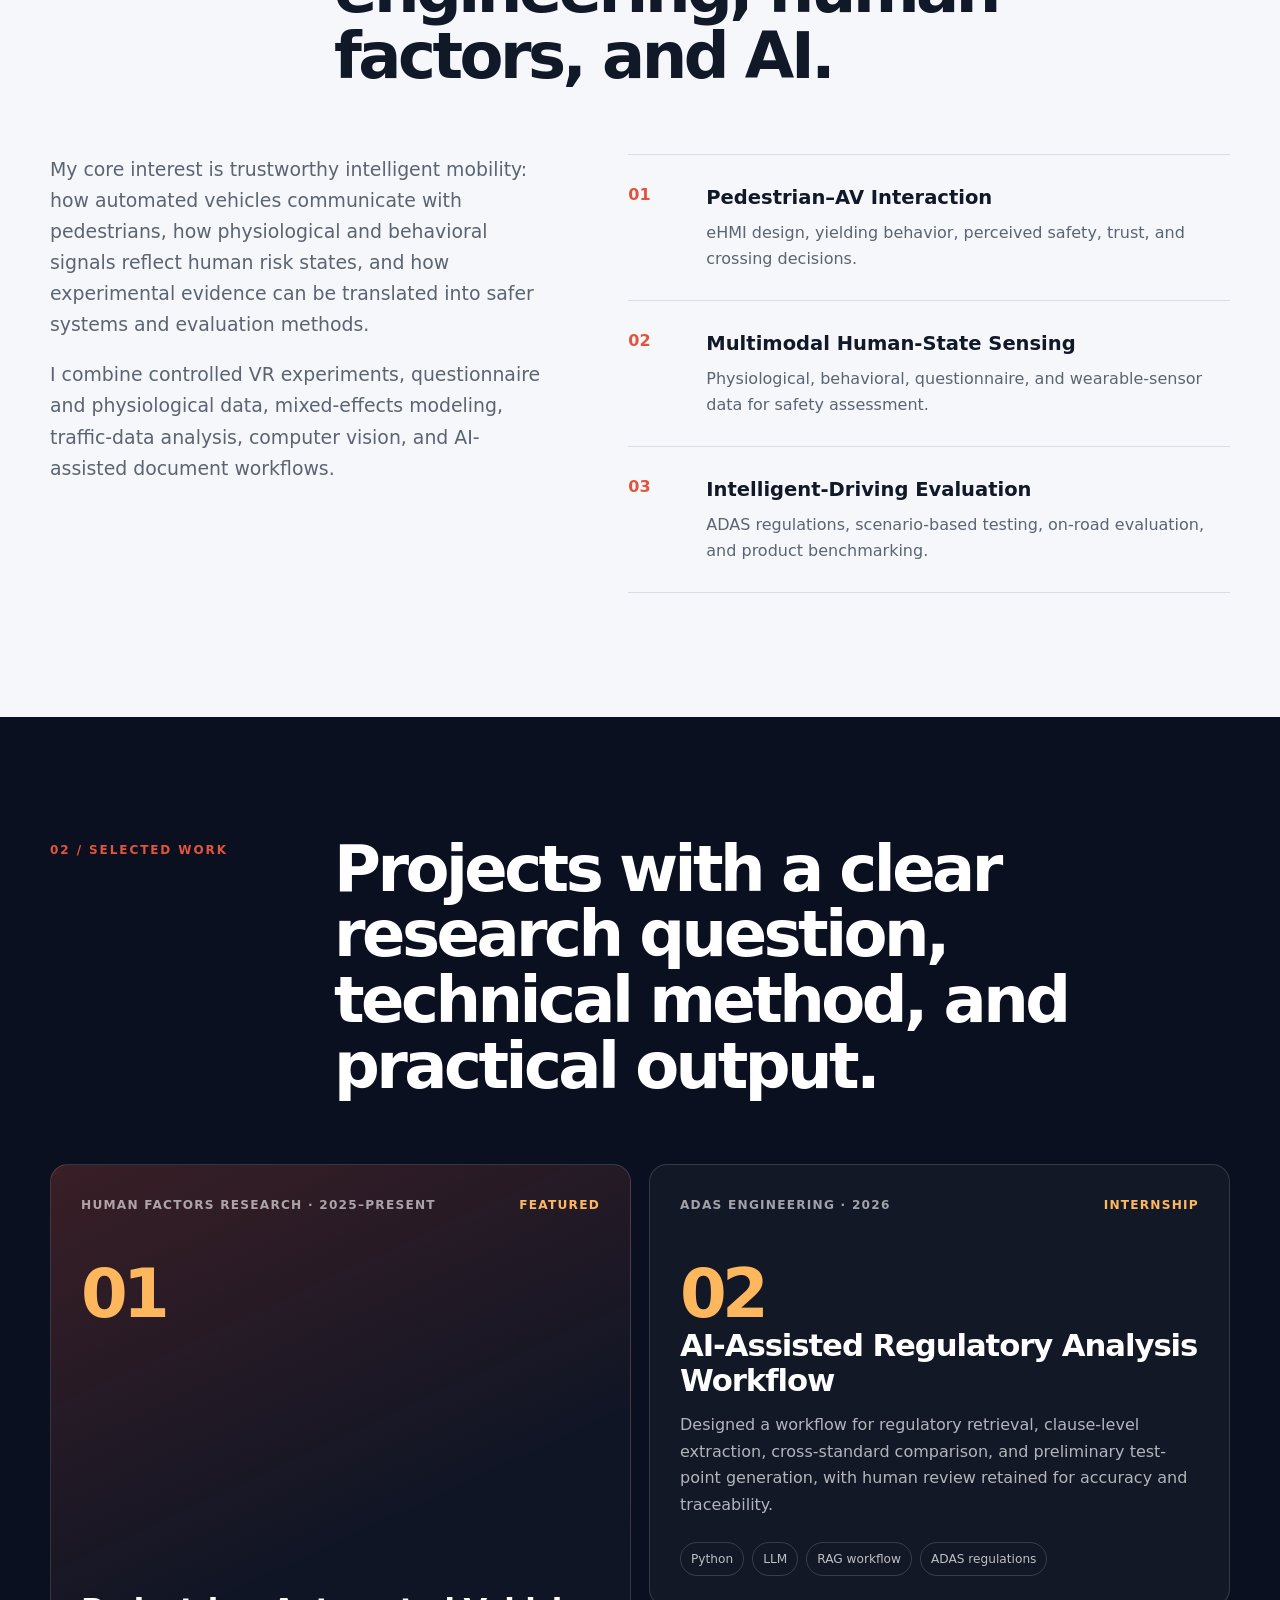
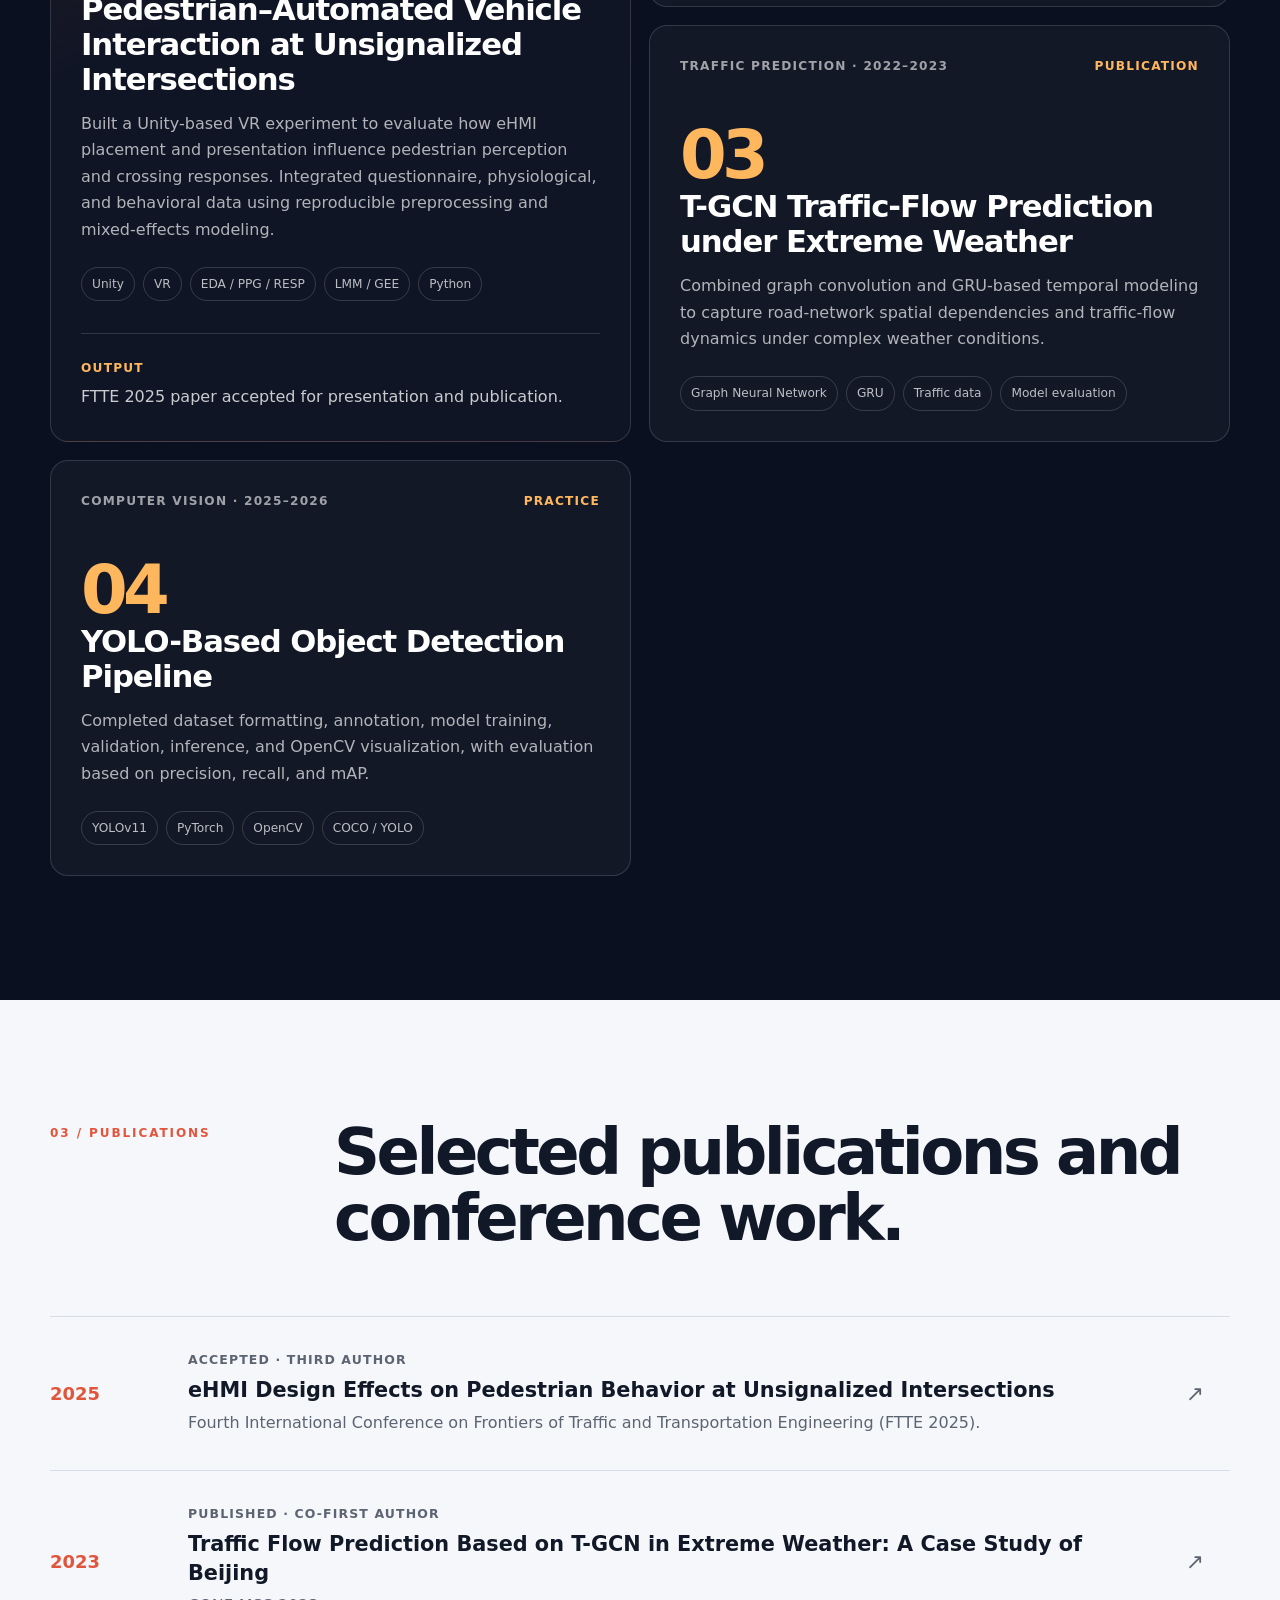
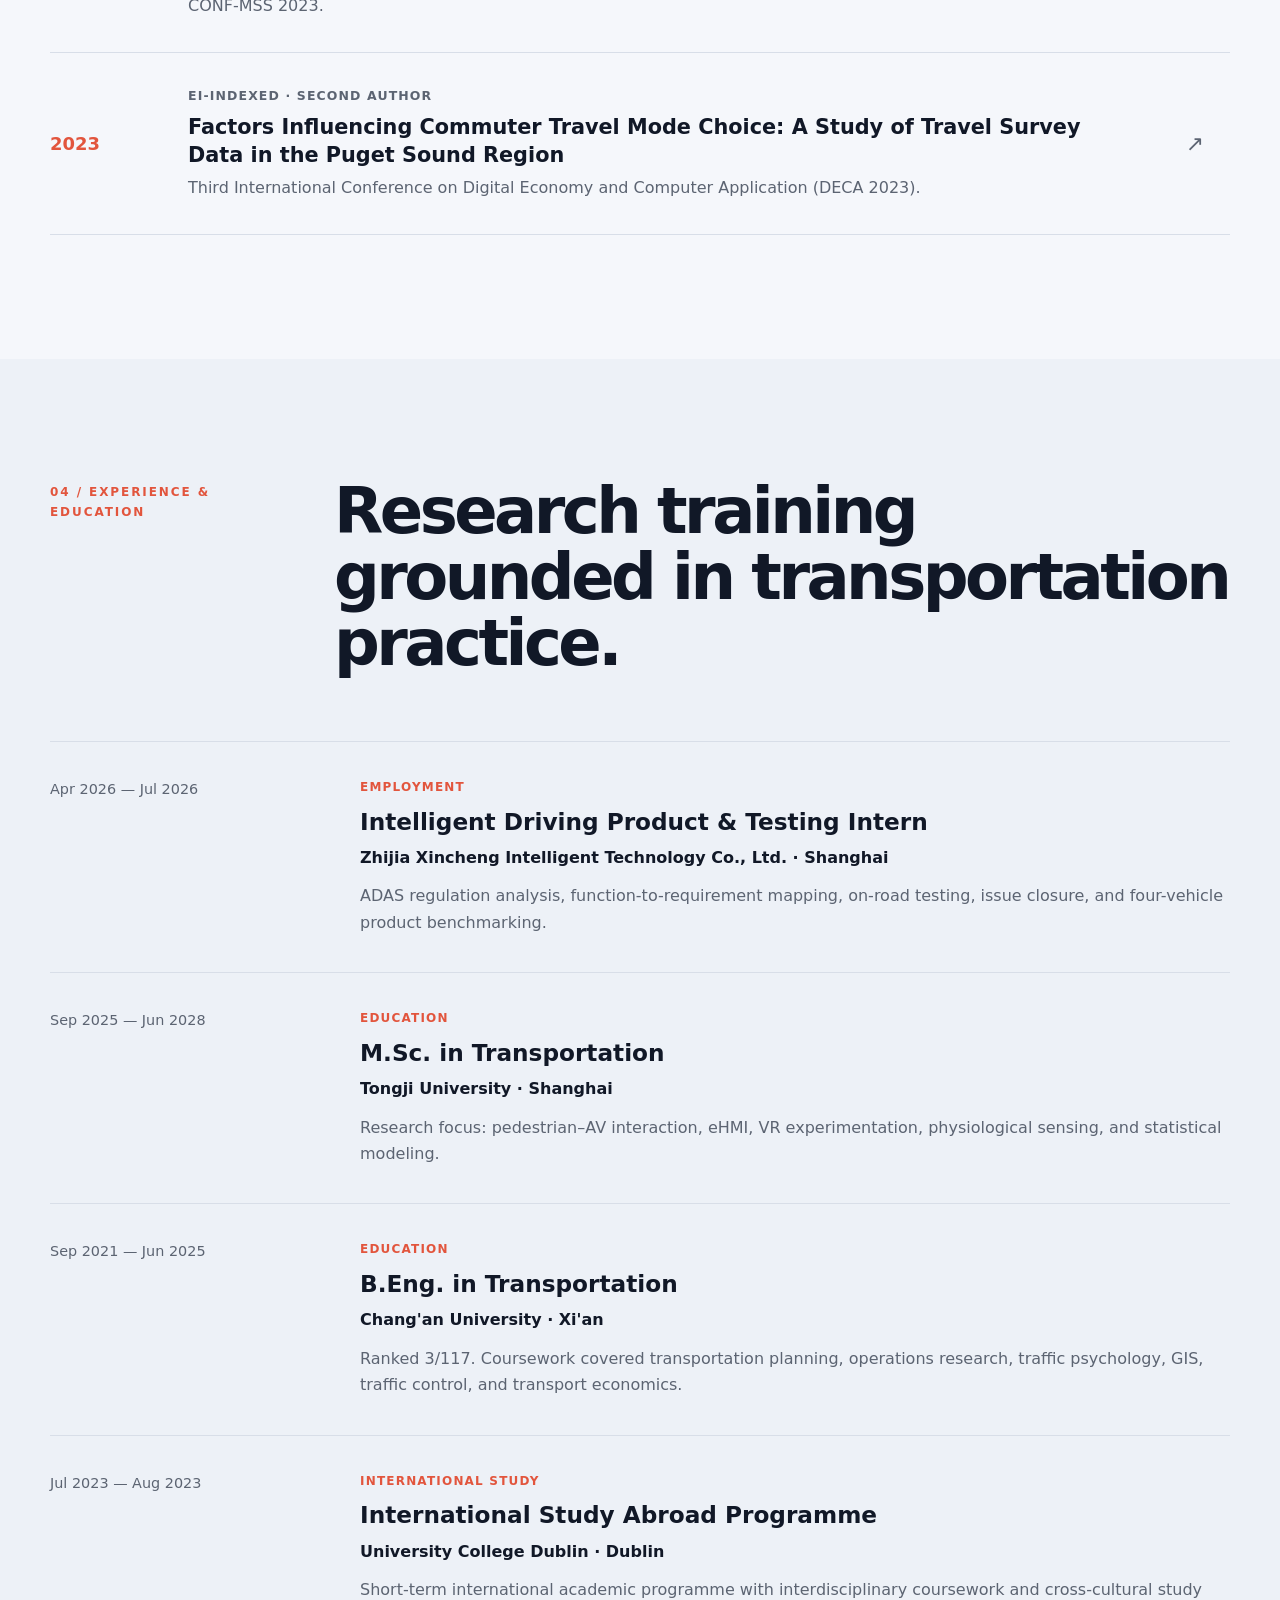
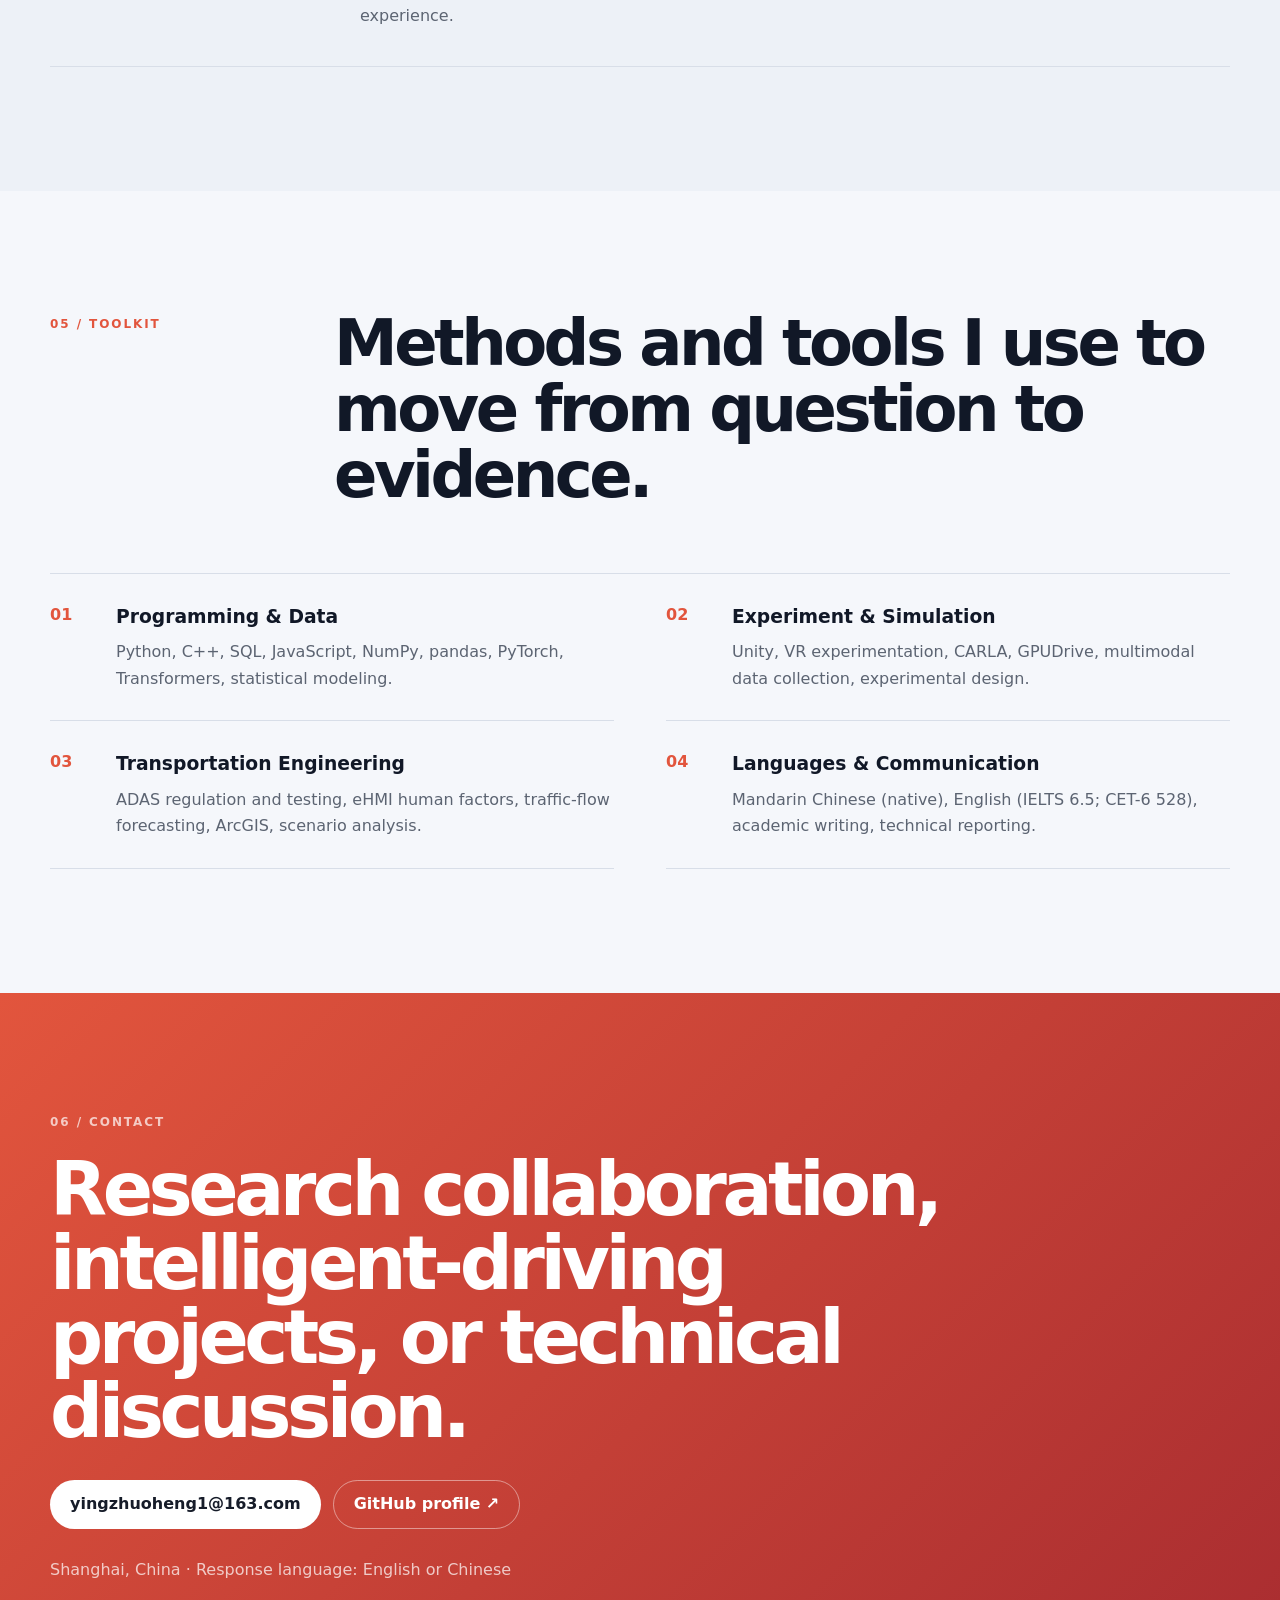
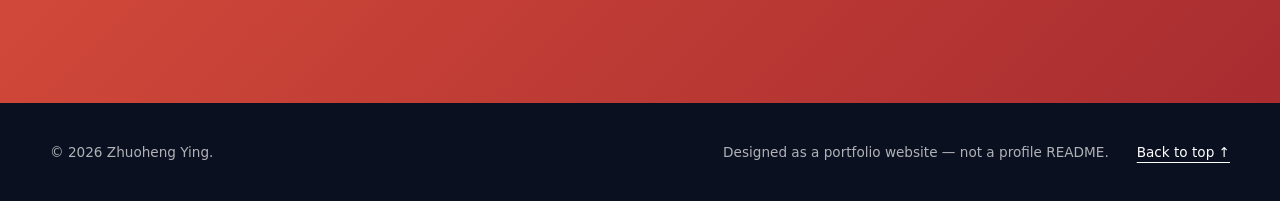
==== commit a8ffb7c0: "Update index.html" ====
--- a/index.html
+++ b/index.html
@@ -10,9 +10,6 @@
   <meta property="og:description" content="Research and engineering portfolio in intelligent driving, transportation human factors, and multimodal sensing." />
   <meta property="og:type" content="website" />
   <meta property="og:image"content="https://zhuohengying.github.io/assets/profile.webp" />
-  <meta property="og:image:type" content="image/webp" />
-  <meta property="og:image:width" content="1200" />
-  <meta property="og:image:height" content="630" />
   <title>Zhuoheng Ying | Research & Engineering</title>
   <link rel="icon" href="assets/favicon.svg" type="image/svg+xml" />
   <link rel="stylesheet" href="styles.css" />
@@ -76,7 +73,7 @@
 
       <aside class="profile-panel reveal" aria-label="Profile overview">
         <div class="portrait-wrap">
-          <img src="assets/profile.jpg" alt="Portrait of Zhuoheng Ying" width="432" height="606" />
+          <img src="assets/profile.webp" alt="Portrait of Zhuoheng Ying" width="800" height="1000" />
           <div class="availability"><span></span> Open to research collaboration</div>
         </div>
         <div class="profile-meta">
